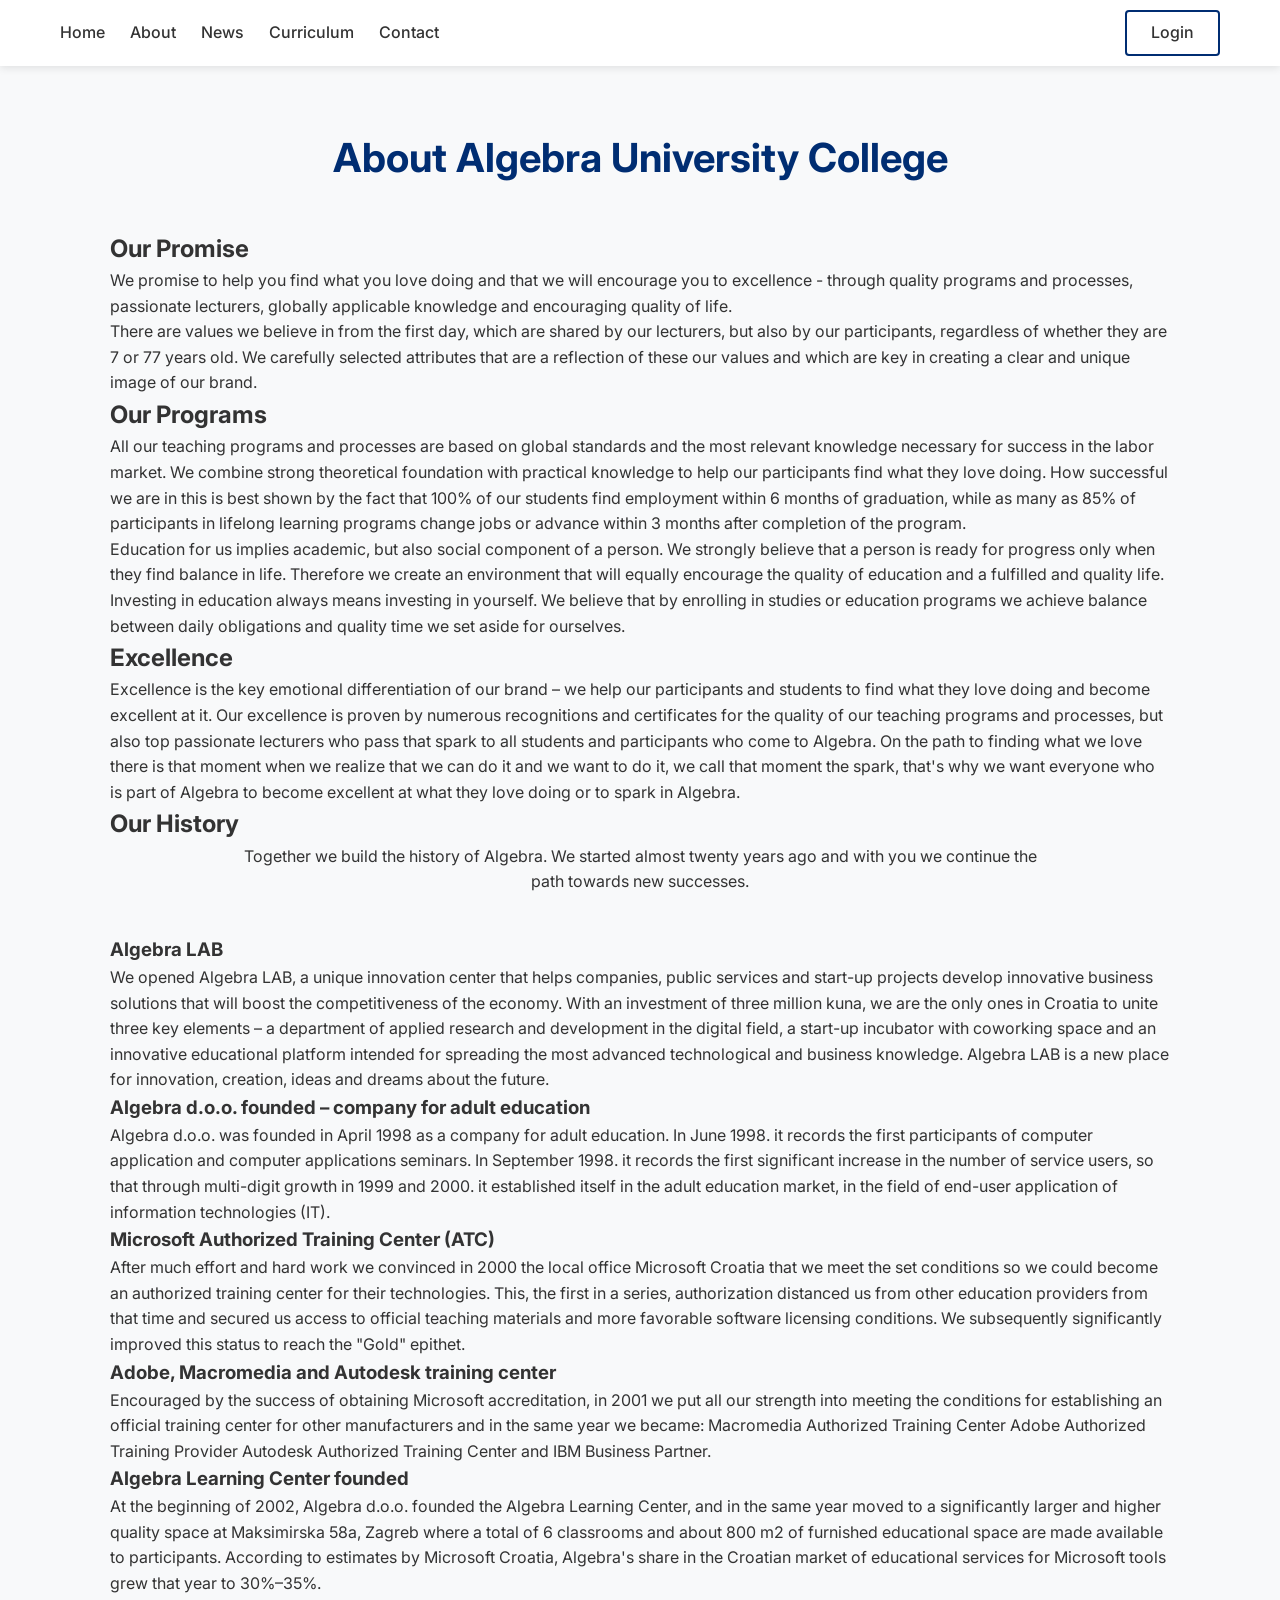
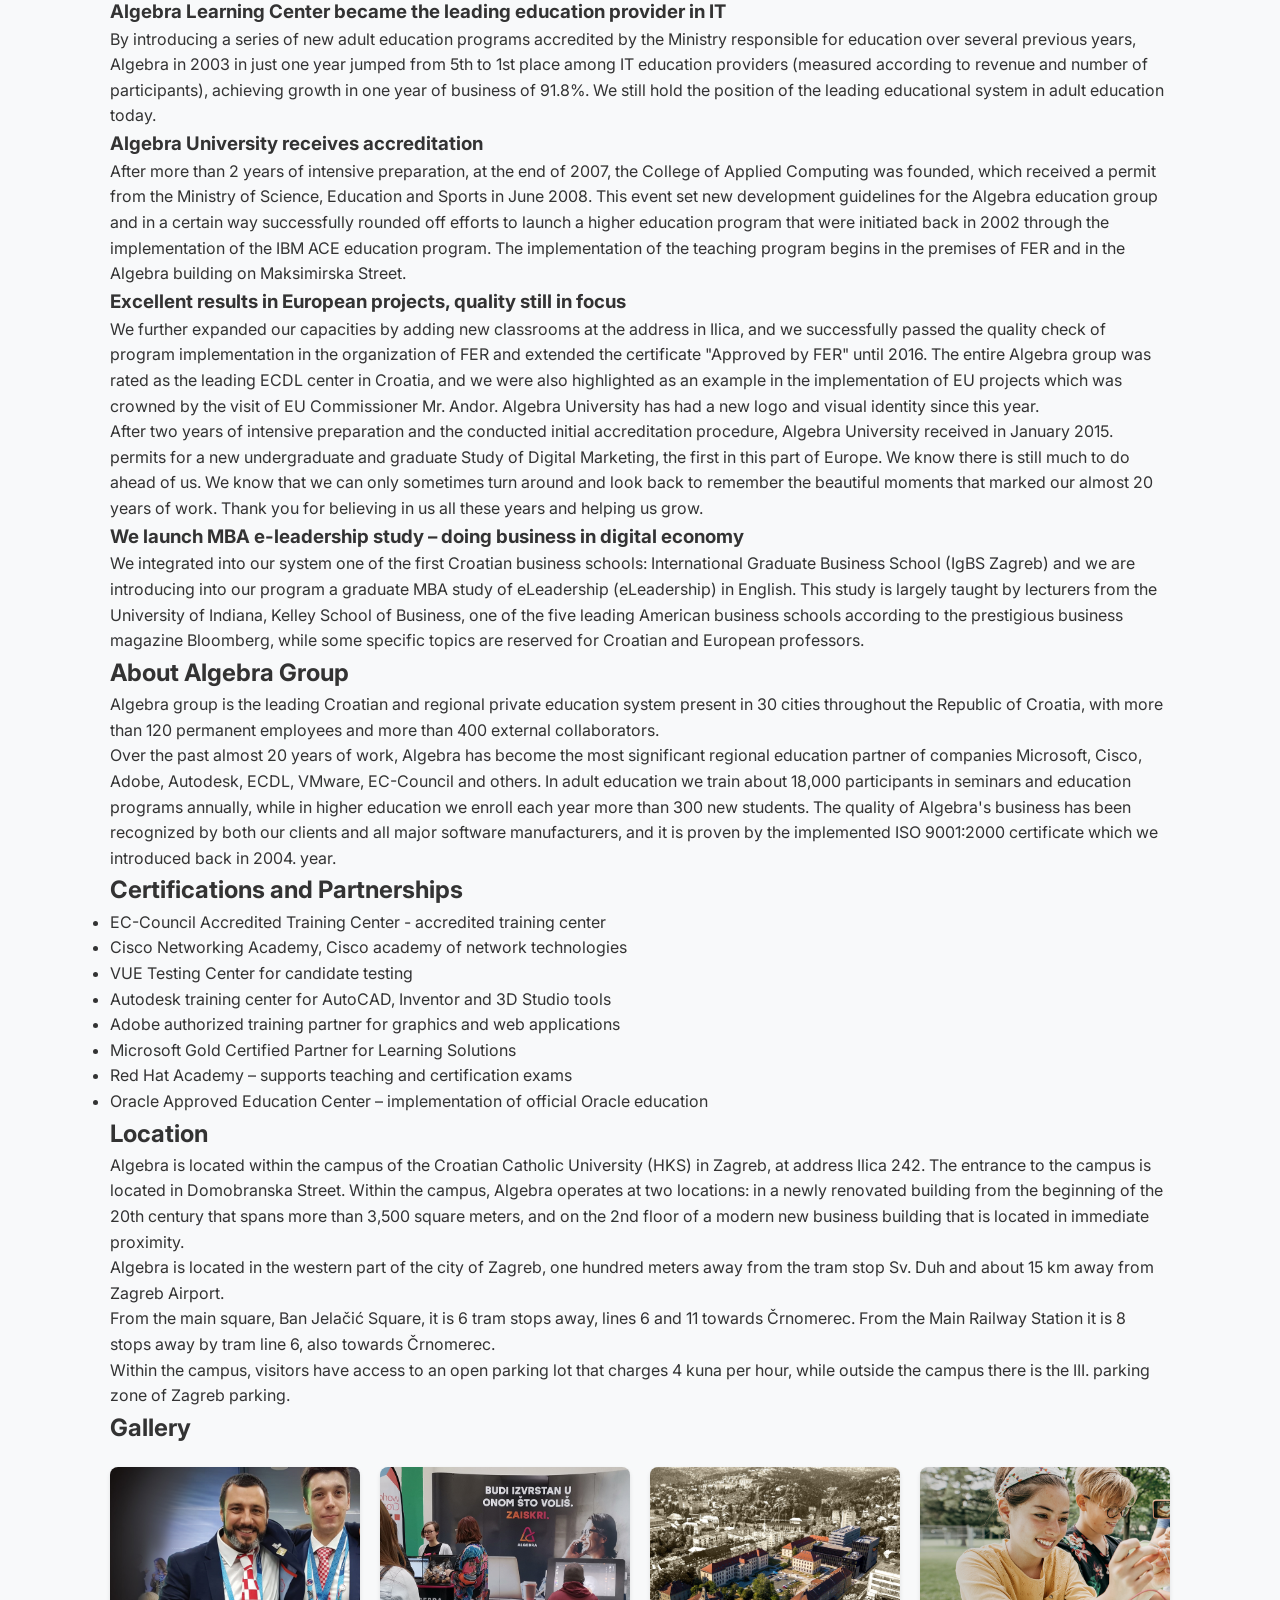
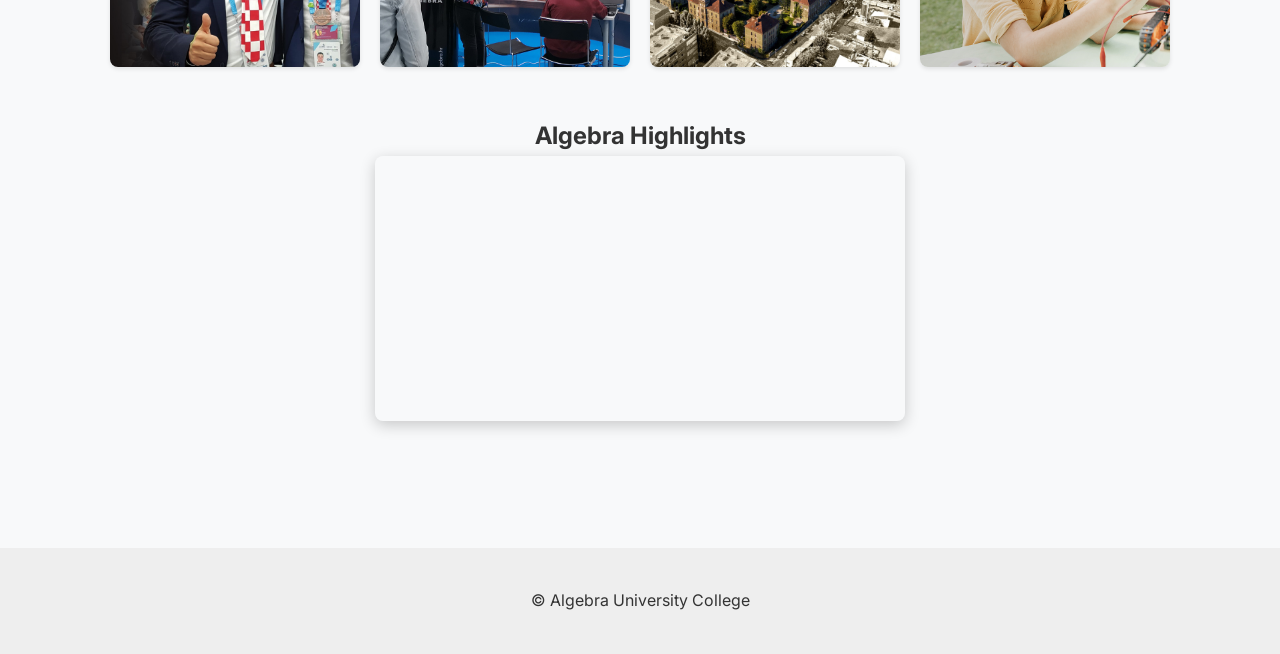
==== pages/about.html @ 4adc7d25 "Finalize UI/UX design: add background videos, animations, centered video sections, and secure curric" ====
<!DOCTYPE html>
<html lang="en">
  <head>
    <meta charset="UTF-8" />
    <meta name="viewport" content="width=device-width, initial-scale=1.0" />
    <title>About Us - Algebra University College</title>
    <!-- TODO: Link to main stylesheet -->
    <link rel="stylesheet" href="../css/style.css" />
    <link rel="stylesheet" href="../css/gallery.css" />
    <!-- TODO: Link to common JavaScript file -->
    <script src="../js/common.js"></script>
    <!-- <script src="../js/gallery.js" defer></script> -->
    <script src="../js/gallery.js" defer></script>
  </head>
  <body>
    <!-- TODO: Add navigation header -->
    <nav id="navbar">
      <button id="nav_toggle" aria-expanded="false">☰</button>
      <ul id="navbar-list">
        <li>
          <a href="../index.html">Home</a>
        </li>
        <li>
          <a href="about.html">About</a>
        </li>
        <li>
          <a href="news.html">News</a>
        </li>
        <li>
          <a href="curriculum.html">Curriculum</a>
        </li>
        <li>
          <a href="contact.html">Contact</a>
        </li>
        <li><a id="nav_login" href="login.html">Login</a></li>
        <li><a id="nav_logout" href="#" style="display: none">Logout</a></li>
      </ul>
    </nav>
    <main id="about_main">
      <header class="page-header">
        <h1 class="page-title">About Algebra University College</h1>
      </header>

      <section id="promise" class="content-section">
        <h2 class="section-title">Our Promise</h2>
        <p>
          We promise to help you find what you love doing and that we will
          encourage you to excellence - through quality programs and processes,
          passionate lecturers, globally applicable knowledge and encouraging
          quality of life.
        </p>
        <p>
          There are values we believe in from the first day, which are shared by
          our lecturers, but also by our participants, regardless of whether
          they are 7 or 77 years old. We carefully selected attributes that are
          a reflection of these our values and which are key in creating a clear
          and unique image of our brand.
        </p>
      </section>

      <section id="programs" class="content-section">
        <h2 class="section-title">Our Programs</h2>
        <p>
          All our teaching programs and processes are based on global standards
          and the most relevant knowledge necessary for success in the labor
          market. We combine strong theoretical foundation with practical
          knowledge to help our participants find what they love doing. How
          successful we are in this is best shown by the fact that 100% of our
          students find employment within 6 months of graduation, while as many
          as 85% of participants in lifelong learning programs change jobs or
          advance within 3 months after completion of the program.
        </p>
        <p>
          Education for us implies academic, but also social component of a
          person. We strongly believe that a person is ready for progress only
          when they find balance in life. Therefore we create an environment
          that will equally encourage the quality of education and a fulfilled
          and quality life. Investing in education always means investing in
          yourself. We believe that by enrolling in studies or education
          programs we achieve balance between daily obligations and quality time
          we set aside for ourselves.
        </p>
      </section>

      <section id="excellence" class="content-section">
        <h2 class="section-title">Excellence</h2>
        <p>
          Excellence is the key emotional differentiation of our brand – we help
          our participants and students to find what they love doing and become
          excellent at it. Our excellence is proven by numerous recognitions and
          certificates for the quality of our teaching programs and processes,
          but also top passionate lecturers who pass that spark to all students
          and participants who come to Algebra. On the path to finding what we
          love there is that moment when we realize that we can do it and we
          want to do it, we call that moment the spark, that's why we want
          everyone who is part of Algebra to become excellent at what they love
          doing or to spark in Algebra.
        </p>
      </section>

      <section id="history" class="content-section">
        <h2 class="section-title">Our History</h2>
        <p class="intro-text">
          Together we build the history of Algebra. We started almost twenty
          years ago and with you we continue the path towards new successes.
        </p>

        <article class="history-item">
          <h3 class="history-title">Algebra LAB</h3>
          <p>
            We opened Algebra LAB, a unique innovation center that helps
            companies, public services and start-up projects develop innovative
            business solutions that will boost the competitiveness of the
            economy. With an investment of three million kuna, we are the only
            ones in Croatia to unite three key elements – a department of
            applied research and development in the digital field, a start-up
            incubator with coworking space and an innovative educational
            platform intended for spreading the most advanced technological and
            business knowledge. Algebra LAB is a new place for innovation,
            creation, ideas and dreams about the future.
          </p>
        </article>

        <article class="history-item">
          <h3 class="history-title">
            Algebra d.o.o. founded – company for adult education
          </h3>
          <p>
            Algebra d.o.o. was founded in April 1998 as a company for adult
            education. In June 1998. it records the first participants of
            computer application and computer applications seminars. In
            September 1998. it records the first significant increase in the
            number of service users, so that through multi-digit growth in 1999
            and 2000. it established itself in the adult education market, in
            the field of end-user application of information technologies (IT).
          </p>
        </article>

        <article class="history-item">
          <h3 class="history-title">
            Microsoft Authorized Training Center (ATC)
          </h3>
          <p>
            After much effort and hard work we convinced in 2000 the local
            office Microsoft Croatia that we meet the set conditions so we could
            become an authorized training center for their technologies. This,
            the first in a series, authorization distanced us from other
            education providers from that time and secured us access to official
            teaching materials and more favorable software licensing conditions.
            We subsequently significantly improved this status to reach the
            "Gold" epithet.
          </p>
        </article>

        <article class="history-item">
          <h3 class="history-title">
            Adobe, Macromedia and Autodesk training center
          </h3>
          <p>
            Encouraged by the success of obtaining Microsoft accreditation, in
            2001 we put all our strength into meeting the conditions for
            establishing an official training center for other manufacturers and
            in the same year we became: Macromedia Authorized Training Center
            Adobe Authorized Training Provider Autodesk Authorized Training
            Center and IBM Business Partner.
          </p>
        </article>

        <article class="history-item">
          <h3 class="history-title">Algebra Learning Center founded</h3>
          <p>
            At the beginning of 2002, Algebra d.o.o. founded the Algebra
            Learning Center, and in the same year moved to a significantly
            larger and higher quality space at Maksimirska 58a, Zagreb where a
            total of 6 classrooms and about 800 m2 of furnished educational
            space are made available to participants. According to estimates by
            Microsoft Croatia, Algebra's share in the Croatian market of
            educational services for Microsoft tools grew that year to 30%–35%.
          </p>
        </article>

        <article class="history-item">
          <h3 class="history-title">
            Algebra Learning Center became the leading education provider in IT
          </h3>
          <p>
            By introducing a series of new adult education programs accredited
            by the Ministry responsible for education over several previous
            years, Algebra in 2003 in just one year jumped from 5th to 1st place
            among IT education providers (measured according to revenue and
            number of participants), achieving growth in one year of business of
            91.8%. We still hold the position of the leading educational system
            in adult education today.
          </p>
        </article>

        <article class="history-item">
          <h3 class="history-title">
            Algebra University receives accreditation
          </h3>
          <p>
            After more than 2 years of intensive preparation, at the end of
            2007, the College of Applied Computing was founded, which received a
            permit from the Ministry of Science, Education and Sports in June
            2008. This event set new development guidelines for the Algebra
            education group and in a certain way successfully rounded off
            efforts to launch a higher education program that were initiated
            back in 2002 through the implementation of the IBM ACE education
            program. The implementation of the teaching program begins in the
            premises of FER and in the Algebra building on Maksimirska Street.
          </p>
        </article>

        <article class="history-item">
          <h3 class="history-title">
            Excellent results in European projects, quality still in focus
          </h3>
          <p>
            We further expanded our capacities by adding new classrooms at the
            address in Ilica, and we successfully passed the quality check of
            program implementation in the organization of FER and extended the
            certificate "Approved by FER" until 2016. The entire Algebra group
            was rated as the leading ECDL center in Croatia, and we were also
            highlighted as an example in the implementation of EU projects which
            was crowned by the visit of EU Commissioner Mr. Andor. Algebra
            University has had a new logo and visual identity since this year.
          </p>
          <p>
            After two years of intensive preparation and the conducted initial
            accreditation procedure, Algebra University received in January
            2015. permits for a new undergraduate and graduate Study of Digital
            Marketing, the first in this part of Europe. We know there is still
            much to do ahead of us. We know that we can only sometimes turn
            around and look back to remember the beautiful moments that marked
            our almost 20 years of work. Thank you for believing in us all these
            years and helping us grow.
          </p>
        </article>

        <article class="history-item">
          <h3 class="history-title">
            We launch MBA e-leadership study – doing business in digital economy
          </h3>
          <p>
            We integrated into our system one of the first Croatian business
            schools: International Graduate Business School (IgBS Zagreb) and we
            are introducing into our program a graduate MBA study of eLeadership
            (eLeadership) in English. This study is largely taught by lecturers
            from the University of Indiana, Kelley School of Business, one of
            the five leading American business schools according to the
            prestigious business magazine Bloomberg, while some specific topics
            are reserved for Croatian and European professors.
          </p>
        </article>
      </section>

      <section id="about_group" class="content-section">
        <h2 class="section-title">About Algebra Group</h2>
        <p>
          Algebra group is the leading Croatian and regional private education
          system present in 30 cities throughout the Republic of Croatia, with
          more than 120 permanent employees and more than 400 external
          collaborators.
        </p>
        <p>
          Over the past almost 20 years of work, Algebra has become the most
          significant regional education partner of companies Microsoft, Cisco,
          Adobe, Autodesk, ECDL, VMware, EC-Council and others. In adult
          education we train about 18,000 participants in seminars and education
          programs annually, while in higher education we enroll each year more
          than 300 new students. The quality of Algebra's business has been
          recognized by both our clients and all major software manufacturers,
          and it is proven by the implemented ISO 9001:2000 certificate which we
          introduced back in 2004. year.
        </p>
      </section>

      <section id="certifications" class="content-section">
        <h2 class="section-title">Certifications and Partnerships</h2>
        <ul class="certifications-list">
          <li class="certification-item">
            EC-Council Accredited Training Center - accredited training center
          </li>
          <li class="certification-item">
            Cisco Networking Academy, Cisco academy of network technologies
          </li>
          <li class="certification-item">
            VUE Testing Center for candidate testing
          </li>
          <li class="certification-item">
            Autodesk training center for AutoCAD, Inventor and 3D Studio tools
          </li>
          <li class="certification-item">
            Adobe authorized training partner for graphics and web applications
          </li>
          <li class="certification-item">
            Microsoft Gold Certified Partner for Learning Solutions
          </li>
          <li class="certification-item">
            Red Hat Academy – supports teaching and certification exams
          </li>
          <li class="certification-item">
            Oracle Approved Education Center – implementation of official Oracle
            education
          </li>
        </ul>
      </section>

      <section id="location" class="content-section">
        <h2 class="section-title">Location</h2>
        <p>
          Algebra is located within the campus of the Croatian Catholic
          University (HKS) in Zagreb, at address Ilica 242. The entrance to the
          campus is located in Domobranska Street. Within the campus, Algebra
          operates at two locations: in a newly renovated building from the
          beginning of the 20th century that spans more than 3,500 square
          meters, and on the 2nd floor of a modern new business building that is
          located in immediate proximity.
        </p>
        <p>
          Algebra is located in the western part of the city of Zagreb, one
          hundred meters away from the tram stop Sv. Duh and about 15 km away
          from Zagreb Airport.
        </p>
        <p>
          From the main square, Ban Jelačić Square, it is 6 tram stops away,
          lines 6 and 11 towards Črnomerec. From the Main Railway Station it is
          8 stops away by tram line 6, also towards Črnomerec.
        </p>
        <p>
          Within the campus, visitors have access to an open parking lot that
          charges 4 kuna per hour, while outside the campus there is the III.
          parking zone of Zagreb parking.
        </p>
      </section>
            <!-- LO4: Image Gallery Section -->
      <section id="gallery" class="content-section">
        <h2 class="section-title">Gallery</h2>
        <div class="gallery-grid">
          <img src="../img/galerija1.jpg" alt="Algebra Campus 1" class="gallery-item">
          <img src="../img/galerija2.jpg" alt="Algebra Campus 2" class="gallery-item">
          <img src="../img/kampus-iz-zraka-min-1.jpg" alt="Algebra Campus Aerial" class="gallery-item">
          <img src="../img/novost3.jpg" alt="Algebra Students" class="gallery-item">
        </div>
      </section>
         
      <section class="video-section">
        <h2 class="section-title">Algebra Highlights</h2>
        <div class="video-container">
          <video autoplay muted loop id="small-video">
            <source src="../video/worldskills.mp4" type="video/mp4" />
            <!-- Fallback message for older browsers that don't support HTML5 video -->
            Your browser does not support the video tag.
          </video>
        </div>
      </section>
      <!-- Lightbox Modal Container -->
      <div id="lightbox" class="lightbox">
        <span class="close-lightbox">&times;</span>
        <img class="lightbox-content" id="lightbox-img">
      </div>
    </main>
    <footer id="main_footer" class="page-footer">
      <p class="footer-text">&copy; Algebra University College</p>
    </footer>
  </body>
</html>
---- css/style.css ----
/* --- Base Typography & Reset --- */
@import url('https://fonts.googleapis.com/css2?family=Inter:wght@400;500;600;700&display=swap');

:root {
  --primary-blue: #002d72;
  --primary-blue-hover: #0040a1;
  --bg-light: #f8f9fa;
  --text-dark: #333;
  --text-light: #ffffff;
  --radius: 8px;
  --shadow: 0 2px 8px rgba(0,0,0,0.1);
}

* { box-sizing: border-box; margin: 0; padding: 0; }

body {
  font-family: 'Inter', sans-serif;
  background-color: var(--bg-light);
  color: var(--text-dark);
  line-height: 1.6;
}

main {
  max-width: 1100px;
  margin: 0 auto;
  padding: 60px 20px;
  min-height: 80vh; /* Ensures footer stays down */
  animation: fadeIn 0.8s ease-in-out;
}

@keyframes fadeIn {
  from { opacity: 0; transform: translateY(10px); }
  to { opacity: 1; transform: translateY(0); }
}

/* --- Utility Classes for Contrast --- */
.landing-page { color: var(--text-light); }
.landing-page #navbar { background: rgba(255, 255, 255, 0.95); }
.landing-page a:not(#navbar a) { color: #80bfff; } /* Lighter blue for links on dark background */

/* --- Page Headers --- */
.page-header {
  margin-bottom: 40px;
  text-align: center;
}
.page-title {
  font-size: 2.5rem;
  font-weight: 700;
  color: var(--primary-blue);
}
.landing-page .page-title { color: var(--text-light); }

.intro-text {
  text-align: center;
  max-width: 800px;
  margin: 0 auto 40px auto;
}

/* --- Background Video (LO4) --- */
#bg-video {
  position: fixed;
  right: 0;
  bottom: 0;
  min-width: 100%;
  min-height: 100%;
  z-index: -2;
  object-fit: cover;
}

.video-overlay {
  position: fixed;
  top: 0;
  left: 0;
  width: 100%;
  height: 100%;
  background: rgba(0, 0, 0, 0.65); /* Made slightly darker for better contrast */
  z-index: -1;
}

/* --- Navigation --- */
#navbar {
  display: flex;
  justify-content: space-between;
  align-items: center;
  background: white;
  box-shadow: var(--shadow);
  padding: 10px 0;
  position: sticky;
  top: 0;
  z-index: 1000;
}

#navbar-list {
  list-style: none;
  display: flex;
  align-items: center;
  gap: 25px;
  padding: 0 20px;
  width: 100%;
  max-width: 1200px;
  margin: 0 auto;
}

#navbar-list li:has(#nav_login), 
#navbar-list li:has(#nav_logout) {
  margin-left: auto;
}

#navbar-list li:has(a[style*="display: none"]) {
  display: none;
}

#navbar-list a {
  text-decoration: none;
  color: #333;
  font-weight: 500;
  transition: all 0.2s ease;
}

#navbar-list a:hover {
  color: var(--primary-blue);
}

#nav_login, #nav_logout {
  padding: 8px 24px;
  border-radius: 4px; /* More professional sharp edges */
  border: 2px solid var(--primary-blue);
  background: transparent;
  color: var(--primary-blue);
  font-weight: 600;
  transition: all 0.3s ease;
}

#nav_login:hover, #nav_logout:hover {
  background: var(--primary-blue);
  color: white;
}

#nav_toggle {
  display: none;
  background: none;
  border: none;
  font-size: 1.5rem;
  cursor: pointer;
  padding: 0 20px;
}

/* --- Footer --- */
.page-footer {
  text-align: center;
  padding: 40px 20px;
  background: #eee;
  margin-top: 60px;
}
.landing-page .page-footer { background: rgba(0,0,0,0.5); border-top: 1px solid #444; }

/* --- Form Styling --- */
.contact-form, .login-form, .register-form {
  max-width: 600px;
  margin: 0 auto;
}

.form-group {
  margin-bottom: 20px;
  text-align: left;
}

.form-label {
  display: block;
  font-weight: 600;
  margin-bottom: 8px;
  color: inherit;
}

.form-input, .form-textarea {
  width: 100%;
  padding: 12px;
  border: 1px solid #ccc;
  border-radius: var(--radius);
  font-family: inherit;
  font-size: 1rem;
  transition: border-color 0.2s;
}

.form-input:focus, .form-textarea:focus {
  outline: none;
  border-color: var(--primary-blue);
}

.form-textarea {
  min-height: 120px;
  resize: vertical;
}

.form-checkbox {
  margin-right: 10px;
  cursor: pointer;
}

.submit-button {
  width: 100%;
  padding: 14px;
  background-color: var(--primary-blue);
  color: white;
  border: none;
  border-radius: var(--radius);
  font-size: 1rem;
  font-weight: 600;
  cursor: pointer;
  transition: background-color 0.2s;
}

.submit-button:hover {
  background-color: var(--primary-blue-hover);
}

/* Ensure forms on video background look correct */
.landing-page .form-label { color: var(--text-light); }
.landing-page .form-input { 
  background: rgba(255, 255, 255, 0.9); 
  border: none; 
}

/* --- Video Content Sections --- */
.video-section {
  text-align: center;
  margin-top: 50px;
}

#small-video {
  width: 100%;
  max-width: 700px;
  border-radius: var(--radius);
  box-shadow: 0 4px 15px rgba(0,0,0,0.2);
}

/* --- Responsive Menu --- */
@media (max-width: 768px) {
  #nav_toggle { display: block; }
  
  #navbar-list {
    display: none;
    position: absolute;
    top: 100%;
    left: 0;
    right: 0;
    background: white;
    flex-direction: column;
    padding: 20px;
    box-shadow: var(--shadow);
  }

  #navbar.open #navbar-list { display: flex; }
  #navbar-list li:has(#nav_login), 
  #navbar-list li:has(#nav_logout) { margin-left: 0; margin-top: 10px; }
}
---- css/gallery.css ----
/* --- Gallery Grid Layout --- */
.gallery-grid {
  display: grid;
  /* 
     repeat(auto-fit, minmax(200px, 1fr)):
     - auto-fit: Fills the row with as many columns as fit.
     - minmax(200px, 1fr): Each column is at least 200px, 
       but stretches to fill extra space (1fr).
  */
  grid-template-columns: repeat(auto-fit, minmax(200px, 1fr));
  gap: 20px;
  margin-top: 20px;
}

.gallery-item {
  width: 100%;
  height: 200px;
  /* object-fit: cover ensures images aren't squished but cropped to fit */
  object-fit: cover; 
  border-radius: 8px;
  cursor: pointer;
  /* transition makes the hover effect smooth instead of instant */
  transition: transform 0.3s ease, box-shadow 0.3s ease;
  box-shadow: 0 2px 4px rgba(0,0,0,0.1);
}

.gallery-item:hover {
  /* transform: scale(1.05) grows the image by 5% on hover */
  transform: scale(1.05);
  box-shadow: 0 4px 12px rgba(0,0,0,0.2);
}

/* --- Lightbox Modal (The Full-Screen View) --- */
.lightbox {
  display: none; /* Hidden until an image is clicked */
  position: fixed;
  z-index: 2000; /* High number to stay on top of everything */
  left: 0;
  top: 0;
  width: 100%;
  height: 100%;
  background-color: rgba(0, 0, 0, 0.9); /* Dark semi-transparent background */
  justify-content: center;
  align-items: center;
}

.lightbox-content {
  max-width: 80%;
  max-height: 80%;
  border-radius: 8px;
  /* animation refers to the @keyframes zoom below */
  animation: lightboxZoom 0.3s ease;
}

.close-lightbox {
  position: absolute;
  top: 30px;
  right: 50px;
  color: white;
  font-size: 50px;
  font-weight: bold;
  cursor: pointer;
}

#small-video {
    top: 50%;
    left: 50%;
    width: 50%;
    height: 50%;
    z-index: -1;
}

/* The zoom animation */
@keyframes lightboxZoom {
  from { transform: scale(0.5); opacity: 0; }
  to { transform: scale(1); opacity: 1; }
}
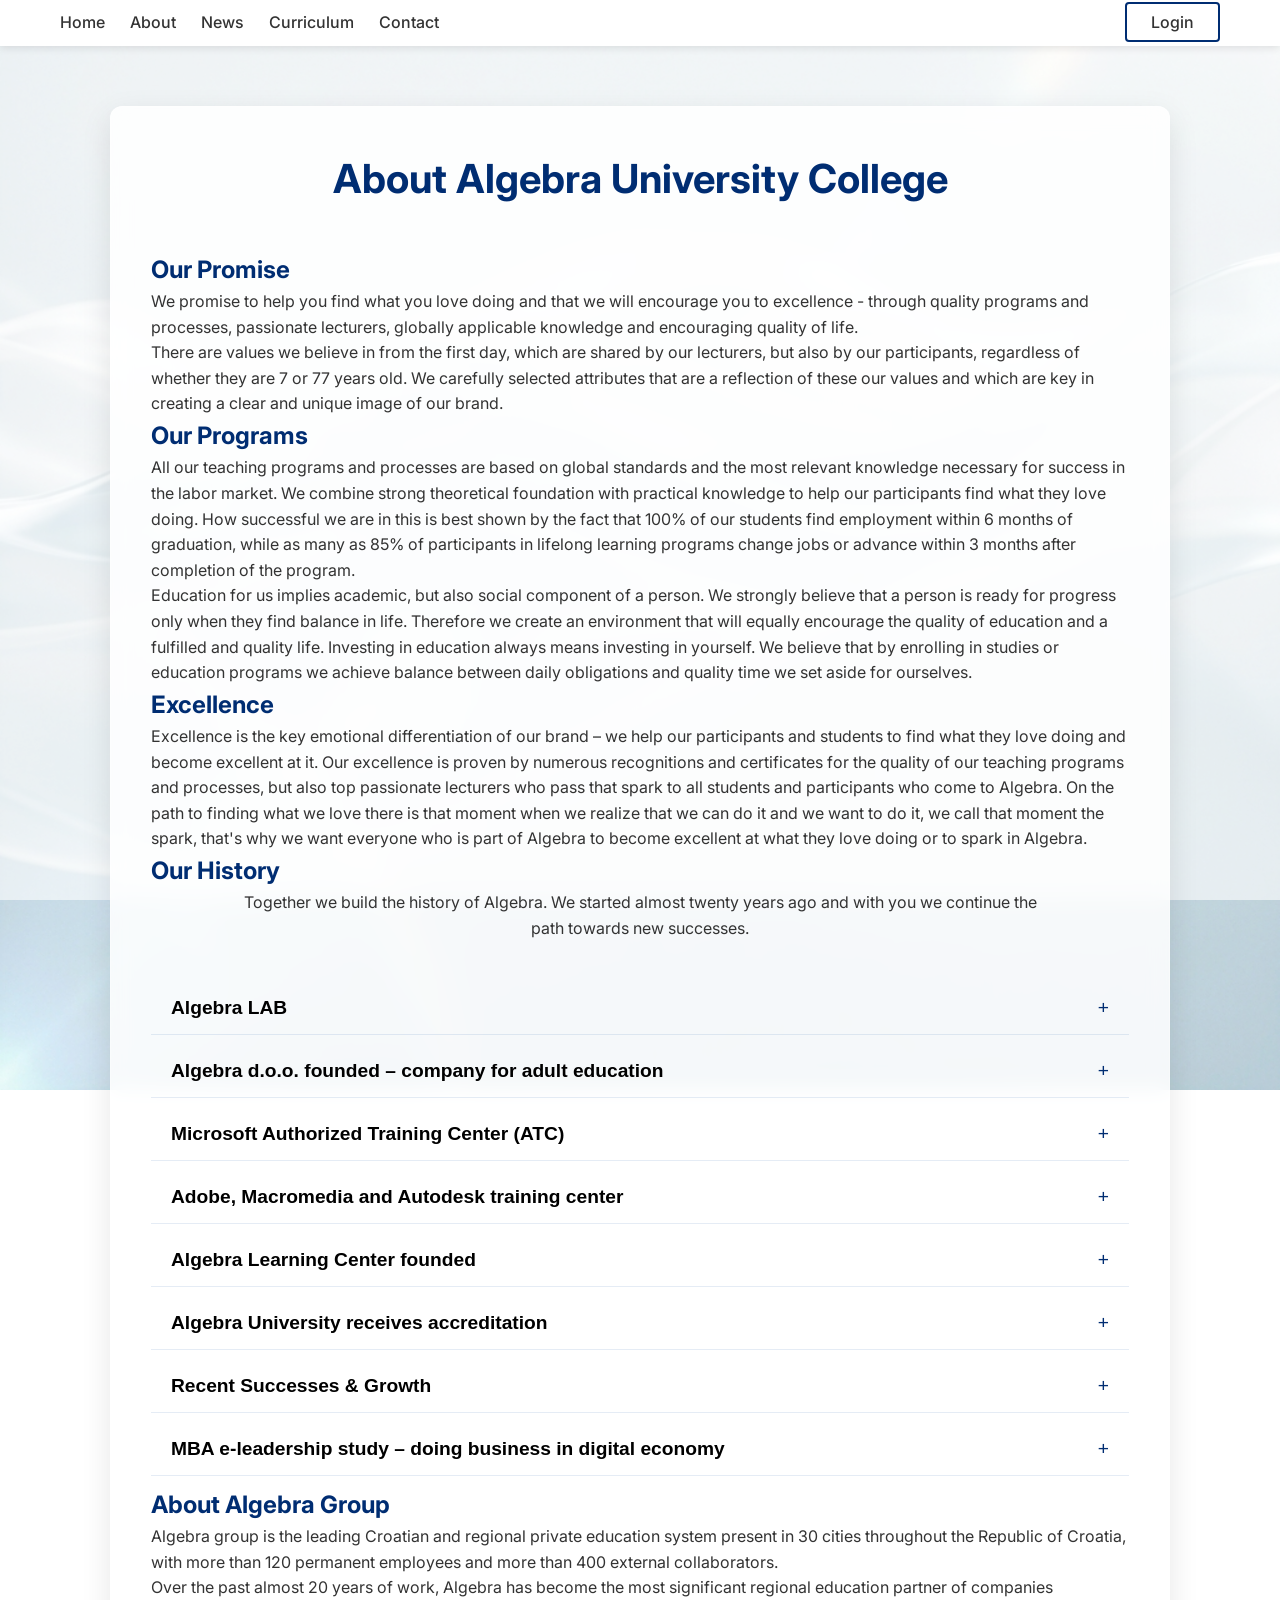
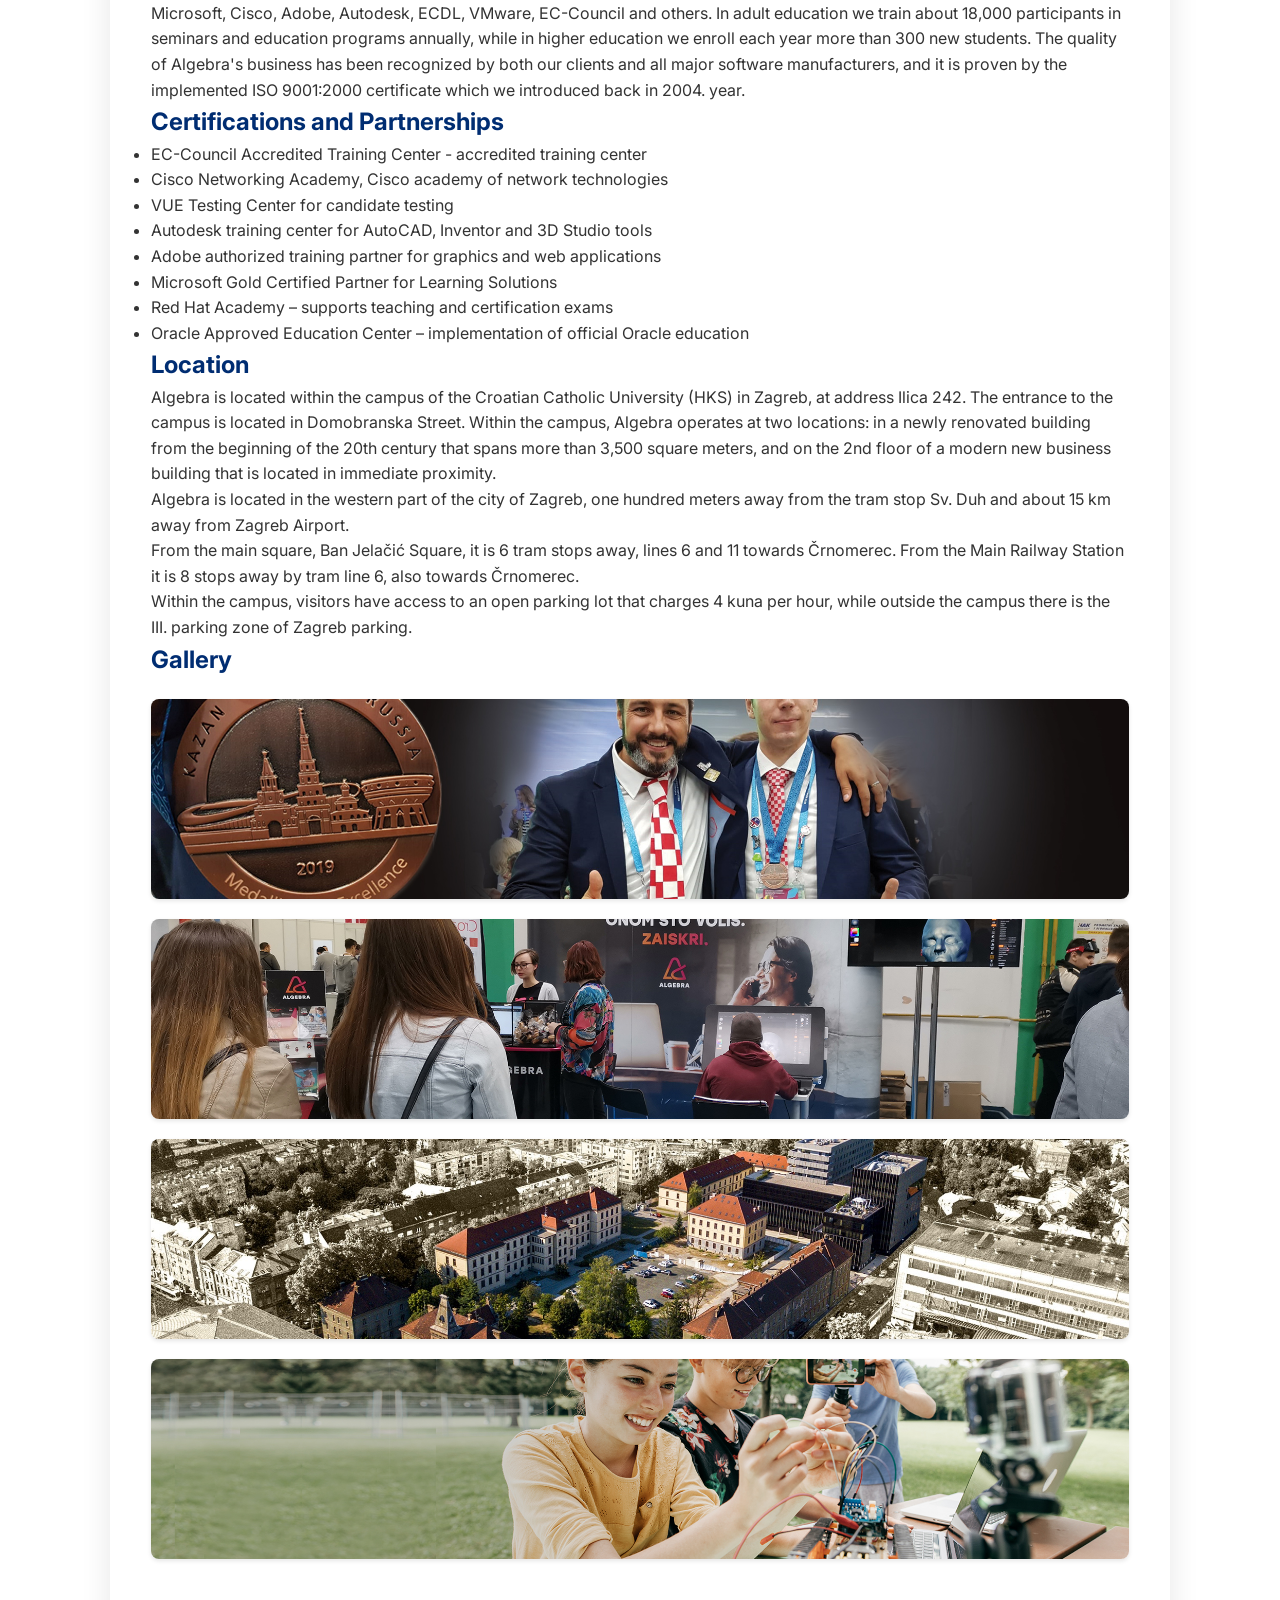
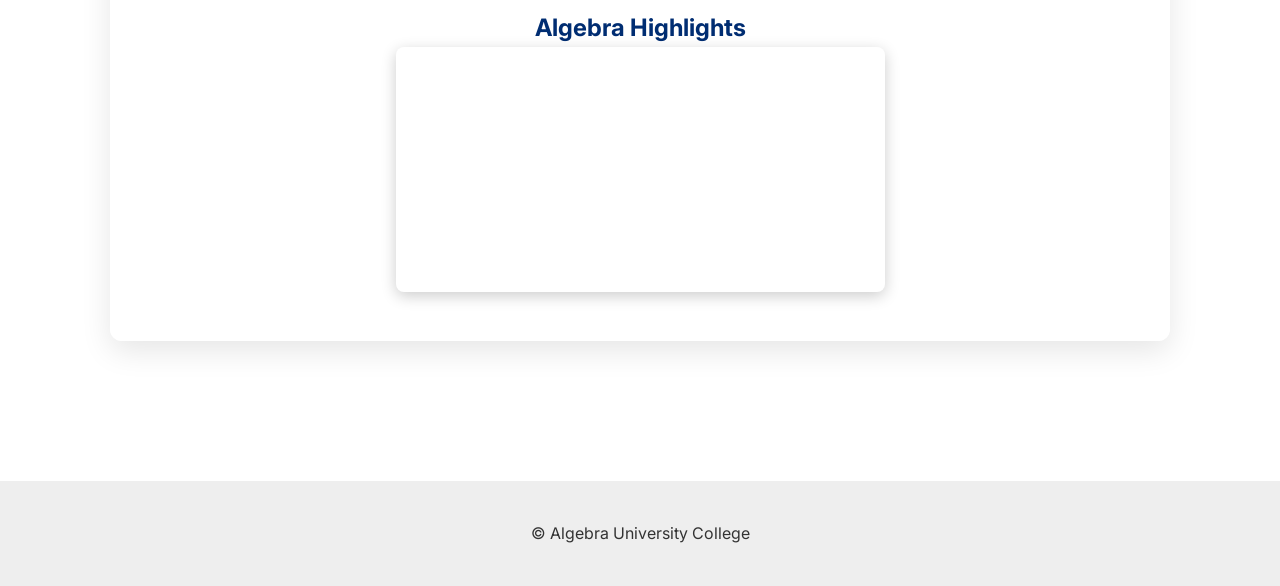
==== commit fde411d3: "Enhance UI/UX: Premium glassmorphism, cinematic video backgrounds, interactive history accordion, an" ====
--- a/pages/about.html
+++ b/pages/about.html
@@ -12,7 +12,7 @@
     <!-- <script src="../js/gallery.js" defer></script> -->
     <script src="../js/gallery.js" defer></script>
   </head>
-  <body>
+  <body class="image-bg-layout">
     <!-- TODO: Add navigation header -->
     <nav id="navbar">
       <button id="nav_toggle" aria-expanded="false">☰</button>
@@ -32,11 +32,16 @@
         <li>
           <a href="contact.html">Contact</a>
         </li>
-        <li><a id="nav_login" href="login.html">Login</a></li>
-        <li><a id="nav_logout" href="#" style="display: none">Logout</a></li>
+        <li class="nav-right nav-item-login">
+          <a id="nav_login" href="login.html">Login</a>
+        </li>
+        <li class="nav-right nav-item-logout">
+          <a id="nav_logout" href="#">Logout</a>
+        </li>
       </ul>
     </nav>
     <main id="about_main">
+      <div class="glass-panel">
       <header class="page-header">
         <h1 class="page-title">About Algebra University College</h1>
       </header>
@@ -105,153 +110,106 @@
           years ago and with you we continue the path towards new successes.
         </p>
 
-        <article class="history-item">
-          <h3 class="history-title">Algebra LAB</h3>
-          <p>
-            We opened Algebra LAB, a unique innovation center that helps
-            companies, public services and start-up projects develop innovative
-            business solutions that will boost the competitiveness of the
-            economy. With an investment of three million kuna, we are the only
-            ones in Croatia to unite three key elements – a department of
-            applied research and development in the digital field, a start-up
-            incubator with coworking space and an innovative educational
-            platform intended for spreading the most advanced technological and
-            business knowledge. Algebra LAB is a new place for innovation,
-            creation, ideas and dreams about the future.
-          </p>
-        </article>
-
-        <article class="history-item">
-          <h3 class="history-title">
-            Algebra d.o.o. founded – company for adult education
-          </h3>
-          <p>
-            Algebra d.o.o. was founded in April 1998 as a company for adult
-            education. In June 1998. it records the first participants of
-            computer application and computer applications seminars. In
-            September 1998. it records the first significant increase in the
-            number of service users, so that through multi-digit growth in 1999
-            and 2000. it established itself in the adult education market, in
-            the field of end-user application of information technologies (IT).
-          </p>
-        </article>
-
-        <article class="history-item">
-          <h3 class="history-title">
-            Microsoft Authorized Training Center (ATC)
-          </h3>
-          <p>
-            After much effort and hard work we convinced in 2000 the local
-            office Microsoft Croatia that we meet the set conditions so we could
-            become an authorized training center for their technologies. This,
-            the first in a series, authorization distanced us from other
-            education providers from that time and secured us access to official
-            teaching materials and more favorable software licensing conditions.
-            We subsequently significantly improved this status to reach the
-            "Gold" epithet.
-          </p>
-        </article>
-
-        <article class="history-item">
-          <h3 class="history-title">
-            Adobe, Macromedia and Autodesk training center
-          </h3>
-          <p>
-            Encouraged by the success of obtaining Microsoft accreditation, in
-            2001 we put all our strength into meeting the conditions for
-            establishing an official training center for other manufacturers and
-            in the same year we became: Macromedia Authorized Training Center
-            Adobe Authorized Training Provider Autodesk Authorized Training
-            Center and IBM Business Partner.
-          </p>
-        </article>
-
-        <article class="history-item">
-          <h3 class="history-title">Algebra Learning Center founded</h3>
-          <p>
-            At the beginning of 2002, Algebra d.o.o. founded the Algebra
-            Learning Center, and in the same year moved to a significantly
-            larger and higher quality space at Maksimirska 58a, Zagreb where a
-            total of 6 classrooms and about 800 m2 of furnished educational
-            space are made available to participants. According to estimates by
-            Microsoft Croatia, Algebra's share in the Croatian market of
-            educational services for Microsoft tools grew that year to 30%–35%.
-          </p>
-        </article>
-
-        <article class="history-item">
-          <h3 class="history-title">
-            Algebra Learning Center became the leading education provider in IT
-          </h3>
-          <p>
-            By introducing a series of new adult education programs accredited
-            by the Ministry responsible for education over several previous
-            years, Algebra in 2003 in just one year jumped from 5th to 1st place
-            among IT education providers (measured according to revenue and
-            number of participants), achieving growth in one year of business of
-            91.8%. We still hold the position of the leading educational system
-            in adult education today.
-          </p>
-        </article>
-
-        <article class="history-item">
-          <h3 class="history-title">
-            Algebra University receives accreditation
-          </h3>
-          <p>
-            After more than 2 years of intensive preparation, at the end of
-            2007, the College of Applied Computing was founded, which received a
-            permit from the Ministry of Science, Education and Sports in June
-            2008. This event set new development guidelines for the Algebra
-            education group and in a certain way successfully rounded off
-            efforts to launch a higher education program that were initiated
-            back in 2002 through the implementation of the IBM ACE education
-            program. The implementation of the teaching program begins in the
-            premises of FER and in the Algebra building on Maksimirska Street.
-          </p>
-        </article>
-
-        <article class="history-item">
-          <h3 class="history-title">
-            Excellent results in European projects, quality still in focus
-          </h3>
-          <p>
-            We further expanded our capacities by adding new classrooms at the
-            address in Ilica, and we successfully passed the quality check of
-            program implementation in the organization of FER and extended the
-            certificate "Approved by FER" until 2016. The entire Algebra group
-            was rated as the leading ECDL center in Croatia, and we were also
-            highlighted as an example in the implementation of EU projects which
-            was crowned by the visit of EU Commissioner Mr. Andor. Algebra
-            University has had a new logo and visual identity since this year.
-          </p>
-          <p>
-            After two years of intensive preparation and the conducted initial
-            accreditation procedure, Algebra University received in January
-            2015. permits for a new undergraduate and graduate Study of Digital
-            Marketing, the first in this part of Europe. We know there is still
-            much to do ahead of us. We know that we can only sometimes turn
-            around and look back to remember the beautiful moments that marked
-            our almost 20 years of work. Thank you for believing in us all these
-            years and helping us grow.
-          </p>
-        </article>
-
-        <article class="history-item">
-          <h3 class="history-title">
-            We launch MBA e-leadership study – doing business in digital economy
-          </h3>
-          <p>
-            We integrated into our system one of the first Croatian business
-            schools: International Graduate Business School (IgBS Zagreb) and we
-            are introducing into our program a graduate MBA study of eLeadership
-            (eLeadership) in English. This study is largely taught by lecturers
-            from the University of Indiana, Kelley School of Business, one of
-            the five leading American business schools according to the
-            prestigious business magazine Bloomberg, while some specific topics
-            are reserved for Croatian and European professors.
-          </p>
-        </article>
+        <div class="accordion">
+          <div class="accordion-item">
+            <button class="accordion-header">
+              <span class="accordion-title">Algebra LAB</span>
+              <span class="accordion-icon">+</span>
+            </button>
+            <div class="accordion-content">
+              <p>
+                We opened Algebra LAB, a unique innovation center that helps companies, public services and start-up projects develop innovative business solutions that will boost the competitiveness of the economy. With an investment of three million kuna, we are the only ones in Croatia to unite three key elements – a department of applied research and development in the digital field, a start-up incubator with coworking space and an innovative educational platform intended for spreading the most advanced technological and business knowledge. Algebra LAB is a new place for innovation, creation, ideas and dreams about the future.
+              </p>
+            </div>
+          </div>
+
+          <div class="accordion-item">
+            <button class="accordion-header">
+              <span class="accordion-title">Algebra d.o.o. founded – company for adult education</span>
+              <span class="accordion-icon">+</span>
+            </button>
+            <div class="accordion-content">
+              <p>
+                Algebra d.o.o. was founded in April 1998 as a company for adult education. In June 1998. it records the first participants of computer application and computer applications seminars. In September 1998. it records the first significant increase in the number of service users, so that through multi-digit growth in 1999 and 2000. it established itself in the adult education market, in the field of end-user application of information technologies (IT).
+              </p>
+            </div>
+          </div>
+
+          <div class="accordion-item">
+            <button class="accordion-header">
+              <span class="accordion-title">Microsoft Authorized Training Center (ATC)</span>
+              <span class="accordion-icon">+</span>
+            </button>
+            <div class="accordion-content">
+              <p>
+                After much effort and hard work we convinced in 2000 the local office Microsoft Croatia that we meet the set conditions so we could become an authorized training center for their technologies. This, the first in a series, authorization distanced us from other education providers from that time and secured us access to official teaching materials and more favorable software licensing conditions. We subsequently significantly improved this status to reach the "Gold" epithet.
+              </p>
+            </div>
+          </div>
+
+          <div class="accordion-item">
+            <button class="accordion-header">
+              <span class="accordion-title">Adobe, Macromedia and Autodesk training center</span>
+              <span class="accordion-icon">+</span>
+            </button>
+            <div class="accordion-content">
+              <p>
+                Encouraged by the success of obtaining Microsoft accreditation, in 2001 we put all our strength into meeting the conditions for establishing an official training center for other manufacturers and in the same year we became: Macromedia Authorized Training Center Adobe Authorized Training Provider Autodesk Authorized Training Center and IBM Business Partner.
+              </p>
+            </div>
+          </div>
+
+          <div class="accordion-item">
+            <button class="accordion-header">
+              <span class="accordion-title">Algebra Learning Center founded</span>
+              <span class="accordion-icon">+</span>
+            </button>
+            <div class="accordion-content">
+              <p>
+                At the beginning of 2002, Algebra d.o.o. founded the Algebra Learning Center, and in the same year moved to a significantly larger and higher quality space at Maksimirska 58a, Zagreb where a total of 6 classrooms and about 800 m2 of furnished educational space are made available to participants. According to estimates by Microsoft Croatia, Algebra's share in the Croatian market of educational services for Microsoft tools grew that year to 30%–35%.
+              </p>
+            </div>
+          </div>
+
+          <div class="accordion-item">
+            <button class="accordion-header">
+              <span class="accordion-title">Algebra University receives accreditation</span>
+              <span class="accordion-icon">+</span>
+            </button>
+            <div class="accordion-content">
+              <p>
+                After more than 2 years of intensive preparation, at the end of 2007, the College of Applied Computing was founded, which received a permit from the Ministry of Science, Education and Sports in June 2008. This event set new development guidelines for the Algebra education group and in a certain way successfully rounded off efforts to launch a higher education program that were initiated back in 2002 through the implementation of the IBM ACE education program. The implementation of the teaching program begins in the premises of FER and in the Algebra building on Maksimirska Street.
+              </p>
+            </div>
+          </div>
+
+          <div class="accordion-item">
+            <button class="accordion-header">
+              <span class="accordion-title">Recent Successes & Growth</span>
+              <span class="accordion-icon">+</span>
+            </button>
+            <div class="accordion-content">
+              <p>
+                We further expanded our capacities by adding new classrooms at the address in Ilica, and we successfully passed the quality check of program implementation in the organization of FER and extended the certificate "Approved by FER" until 2016. The entire Algebra group was rated as the leading ECDL center in Croatia, and we were also highlighted as an example in the implementation of EU projects which was crowned by the visit of EU Commissioner Mr. Andor. Algebra University has had a new logo and visual identity since this year.
+              </p>
+              <p>
+                After two years of intensive preparation and the conducted initial accreditation procedure, Algebra University received in January 2015. permits for a new undergraduate and graduate Study of Digital Marketing, the first in this part of Europe. We know there is still much to do ahead of us. We know that we can only sometimes turn around and look back to remember the beautiful moments that marked our almost 20 years of work. Thank you for believing in us all these years and helping us grow.
+              </p>
+            </div>
+          </div>
+
+          <div class="accordion-item">
+            <button class="accordion-header">
+              <span class="accordion-title">MBA e-leadership study – doing business in digital economy</span>
+              <span class="accordion-icon">+</span>
+            </button>
+            <div class="accordion-content">
+              <p>
+                We integrated into our system one of the first Croatian business schools: International Graduate Business School (IgBS Zagreb) and we are introducing into our program a graduate MBA study of eLeadership (eLeadership) in English. This study is largely taught by lecturers from the University of Indiana, Kelley School of Business, one of the five leading American business schools according to the prestigious business magazine Bloomberg, while some specific topics are reserved for Croatian and European professors.
+              </p>
+            </div>
+          </div>
+        </div>
       </section>
 
       <section id="about_group" class="content-section">
@@ -354,14 +312,16 @@
           </video>
         </div>
       </section>
-      <!-- Lightbox Modal Container -->
-      <div id="lightbox" class="lightbox">
-        <span class="close-lightbox">&times;</span>
-        <img class="lightbox-content" id="lightbox-img">
       </div>
     </main>
     <footer id="main_footer" class="page-footer">
       <p class="footer-text">&copy; Algebra University College</p>
     </footer>
+
+    <!-- Lightbox Modal Container (Moved outside for proper centering) -->
+    <div id="lightbox" class="lightbox">
+      <span class="close-lightbox">&times;</span>
+      <img class="lightbox-content" id="lightbox-img">
+    </div>
   </body>
 </html>
--- a/css/style.css
+++ b/css/style.css
@@ -34,11 +34,57 @@
 }
 
 /* --- Utility Classes for Contrast --- */
-.landing-page { color: var(--text-light); }
-.landing-page #navbar { background: rgba(255, 255, 255, 0.95); }
-.landing-page a:not(#navbar a) { color: #80bfff; } /* Lighter blue for links on dark background */
+.video-bg-layout { color: var(--text-light); }
+.video-bg-layout #navbar { background: rgba(255, 255, 255, 0.95); }
+.video-bg-layout a:not(#navbar a) { color: #80bfff; } /* Lighter blue for links on dark background */
+
+.image-bg-layout {
+    background: url('../img/abstract_bg.png') no-repeat center center fixed;
+    background-size: cover;
+}
+.image-bg-layout::before {
+    content: "";
+    position: fixed;
+    top: 0;
+    left: 0;
+    width: 100%;
+    height: 100%;
+    background: rgba(255, 255, 255, 0.6); /* Subtle light overlay for legibility */
+    z-index: -1;
+}
+
+/* --- Content Cards (Glassmorphism) --- */
+.glass-panel {
+    background: rgba(255, 255, 255, 0.85);
+    backdrop-filter: blur(10px);
+    -webkit-backdrop-filter: blur(10px);
+    border-radius: 12px;
+    padding: 40px;
+    box-shadow: 0 10px 30px rgba(0, 0, 0, 0.1);
+    border: 1px solid rgba(255, 255, 255, 0.3);
+    margin-bottom: 20px;
+    width: 100%; /* Ensure panels fill their container */
+}
+
+/* --- Video Page Transparency Overrides --- */
+.video-bg-layout .glass-panel {
+    background: rgba(255, 255, 255, 0.05); /* Increased transparency as requested */
+    border: 1px solid rgba(255, 255, 255, 0.1);
+    box-shadow: 0 8px 32px rgba(0, 0, 0, 0.4); /* Stronger shadow for depth on semi-visible background */
+}
 
 /* --- Page Headers --- */
+h1, h2, h3 {
+  transition: all 0.3s ease;
+  color: var(--primary-blue);
+  cursor: default;
+}
+
+h1:hover, h2:hover, h3:hover {
+  /* letter-spacing: 0.1px; */
+  filter: brightness(1.7);
+}
+
 .page-header {
   margin-bottom: 40px;
   text-align: center;
@@ -46,9 +92,22 @@
 .page-title {
   font-size: 2.5rem;
   font-weight: 700;
-  color: var(--primary-blue);
-}
-.landing-page .page-title { color: var(--text-light); }
+  /* color managed by h1/h2/h3 rules */
+}
+
+/* Light headers for dark backgrounds */
+.video-bg-layout h1, 
+.video-bg-layout h2, 
+.video-bg-layout h3 { 
+  color: #e0f0ff; /* Soft "academic" blue-white */
+}
+
+.video-bg-layout h1:hover, 
+.video-bg-layout h2:hover, 
+.video-bg-layout h3:hover {
+  color: var(--text-light);
+  text-shadow: 0 0 10px rgba(255, 255, 255, 0.3);
+}
 
 .intro-text {
   text-align: center;
@@ -101,13 +160,64 @@
   margin: 0 auto;
 }
 
-#navbar-list li:has(#nav_login), 
-#navbar-list li:has(#nav_logout) {
+.nav-right {
   margin-left: auto;
 }
 
-#navbar-list li:has(a[style*="display: none"]) {
-  display: none;
+.nav-item-login, .nav-item-logout {
+  display: none; /* Hidden by default to prevent flashing wrong state on load */
+}
+
+/* --- Accordion Styles --- */
+.accordion-item {
+    border-bottom: 1px solid rgba(0, 74, 153, 0.1);
+    margin-bottom: 10px;
+}
+
+.accordion-header {
+    width: 100%;
+    padding: 15px 20px;
+    background: transparent;
+    border: none;
+    display: flex;
+    justify-content: space-between;
+    align-items: center;
+    cursor: pointer;
+    text-align: left;
+    transition: background 0.2s;
+    border-radius: 8px;
+}
+
+.accordion-header:hover {
+    background: rgba(0, 74, 153, 0.05);
+}
+
+.accordion-title {
+    margin: 0;
+    font-size: 1.2rem;
+    font-weight: 600;
+}
+
+.accordion-icon {
+    font-size: 1.2rem;
+    transition: transform 0.3s ease;
+    color: var(--primary-blue);
+}
+
+.accordion-item.active .accordion-icon {
+    transform: rotate(45deg);
+}
+
+.accordion-content {
+    max-height: 0;
+    overflow: hidden;
+    transition: max-height 0.4s cubic-bezier(0.4, 0, 0.2, 1), padding 0.4s;
+    padding: 0 20px;
+}
+
+.accordion-item.active .accordion-content {
+    max-height: 1000px; /* Large enough to fit content */
+    padding: 15px 20px;
 }
 
 #navbar-list a {
@@ -152,7 +262,7 @@
   background: #eee;
   margin-top: 60px;
 }
-.landing-page .page-footer { background: rgba(0,0,0,0.5); border-top: 1px solid #444; }
+.video-bg-layout .page-footer { background: rgba(0,0,0,0.5); border-top: 1px solid #444; }
 
 /* --- Form Styling --- */
 .contact-form, .login-form, .register-form {
@@ -215,8 +325,8 @@
 }
 
 /* Ensure forms on video background look correct */
-.landing-page .form-label { color: var(--text-light); }
-.landing-page .form-input { 
+.video-bg-layout .form-label { color: var(--text-light); }
+.video-bg-layout .form-input { 
   background: rgba(255, 255, 255, 0.9); 
   border: none; 
 }
@@ -251,6 +361,5 @@
   }
 
   #navbar.open #navbar-list { display: flex; }
-  #navbar-list li:has(#nav_login), 
-  #navbar-list li:has(#nav_logout) { margin-left: 0; margin-top: 10px; }
-}
+  .nav-right { margin-left: 0; margin-top: 10px; }
+}
--- a/css/gallery.css
+++ b/css/gallery.css
@@ -1,19 +1,13 @@
 /* --- Gallery Grid Layout --- */
 .gallery-grid {
-  display: grid;
-  /* 
-     repeat(auto-fit, minmax(200px, 1fr)):
-     - auto-fit: Fills the row with as many columns as fit.
-     - minmax(200px, 1fr): Each column is at least 200px, 
-       but stretches to fill extra space (1fr).
-  */
-  grid-template-columns: repeat(auto-fit, minmax(200px, 1fr));
+  display: flex;
+  flex-wrap: wrap;
   gap: 20px;
   margin-top: 20px;
 }
 
 .gallery-item {
-  width: 100%;
+  flex: 1 1 250px; /* Each item is at least 250px and grows to fill space */
   height: 200px;
   /* object-fit: cover ensures images aren't squished but cropped to fit */
   object-fit: cover; 
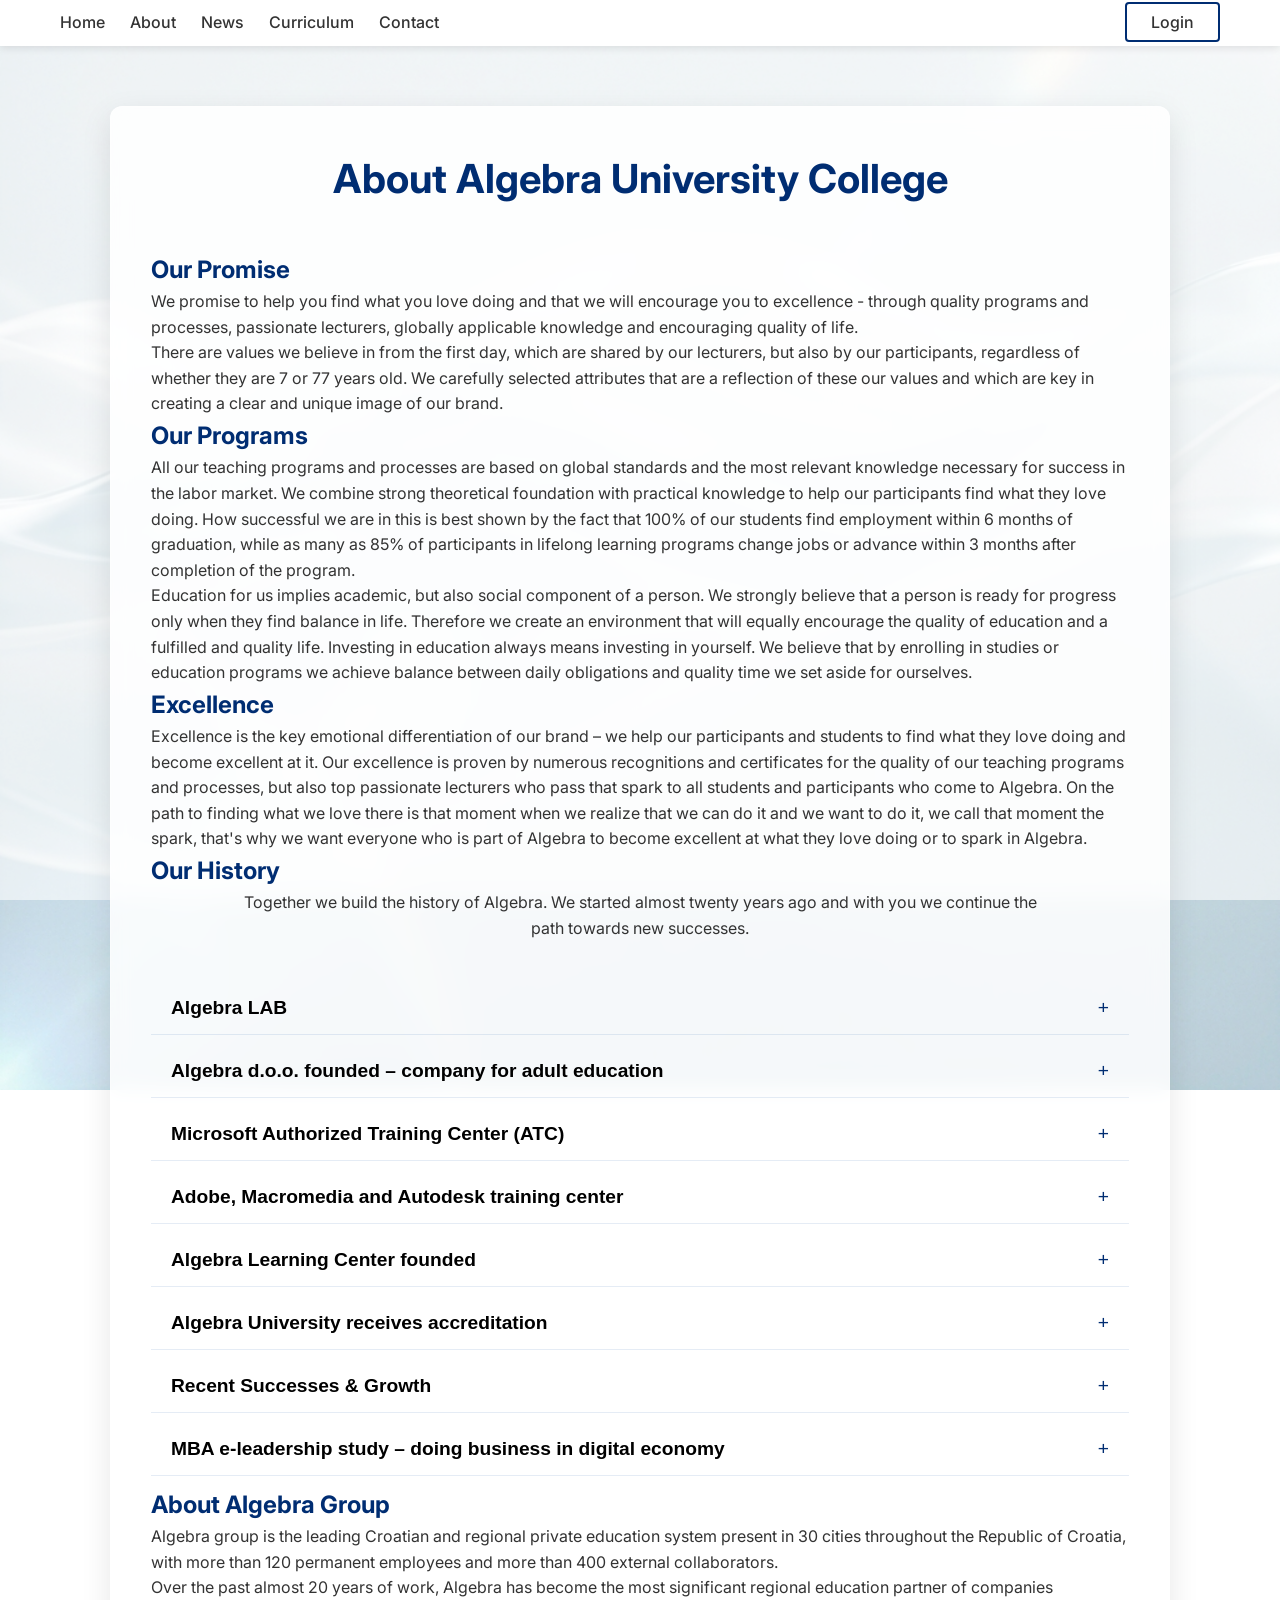
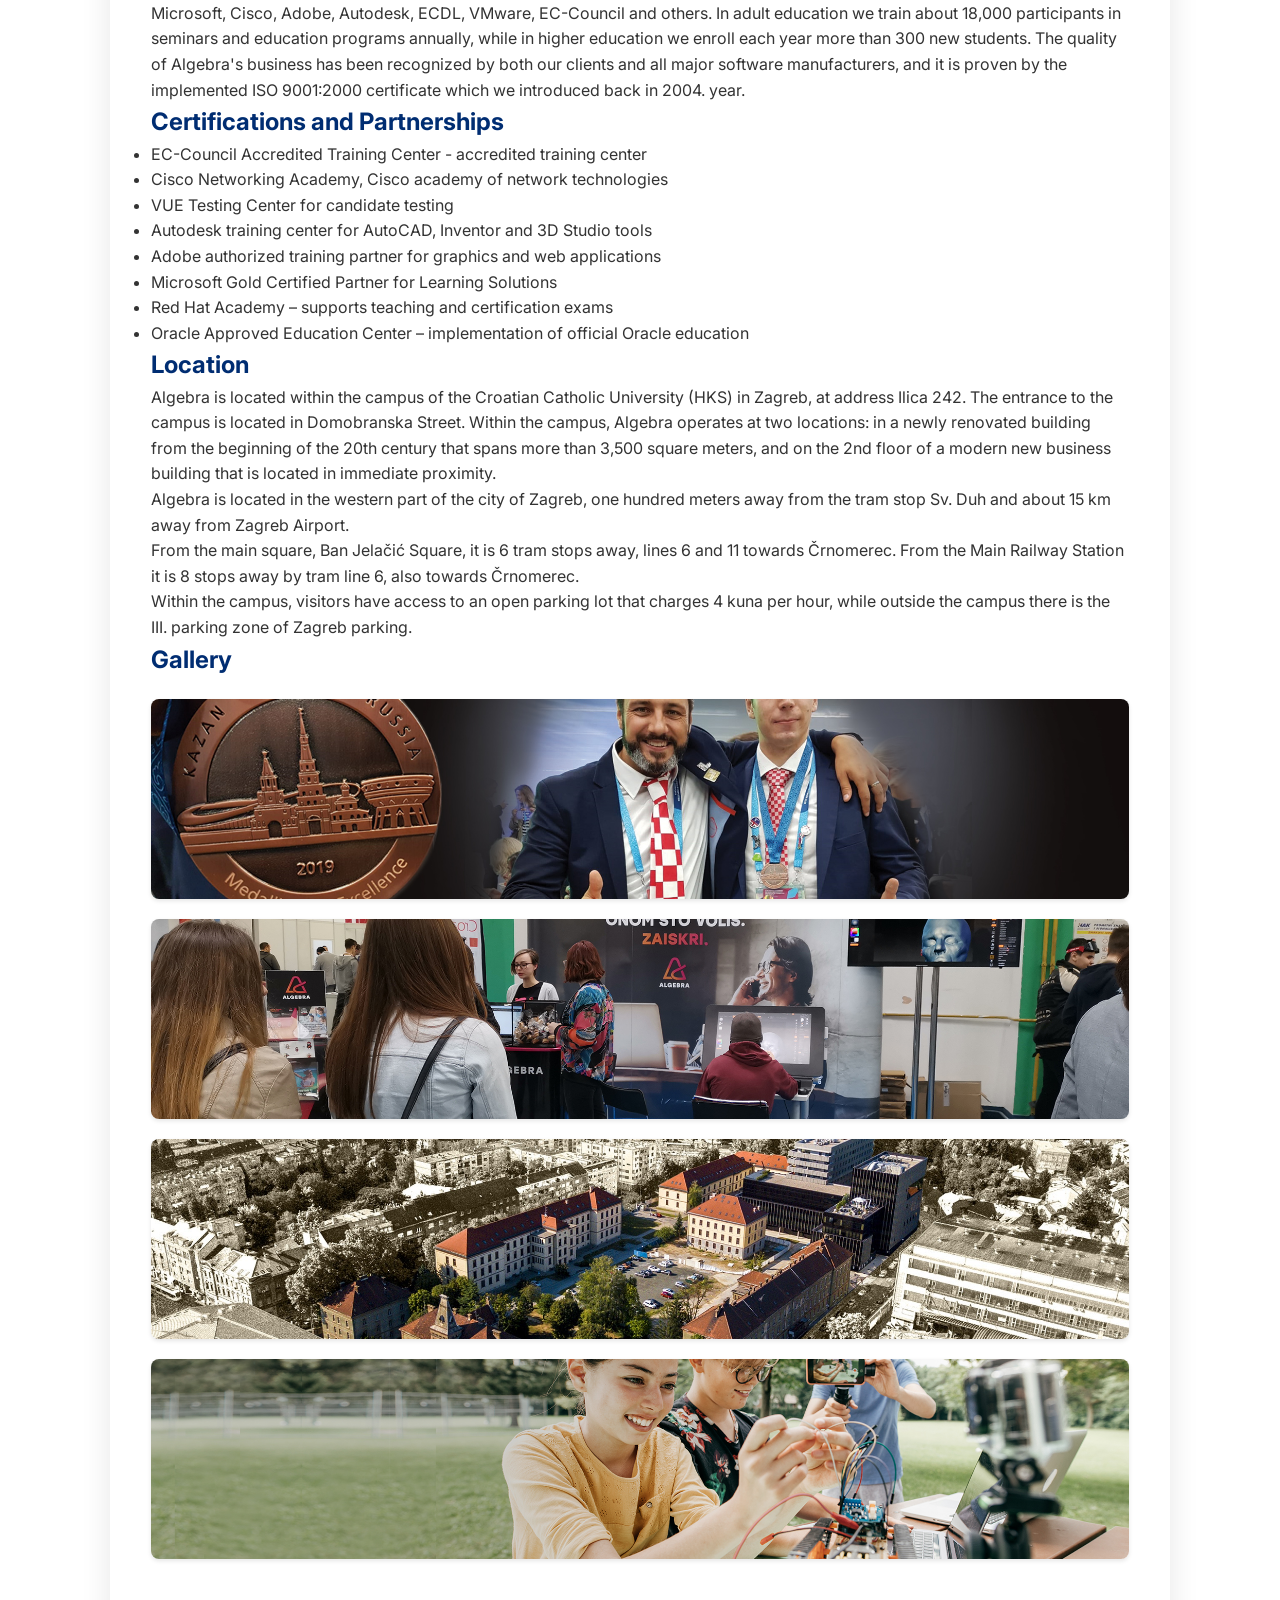
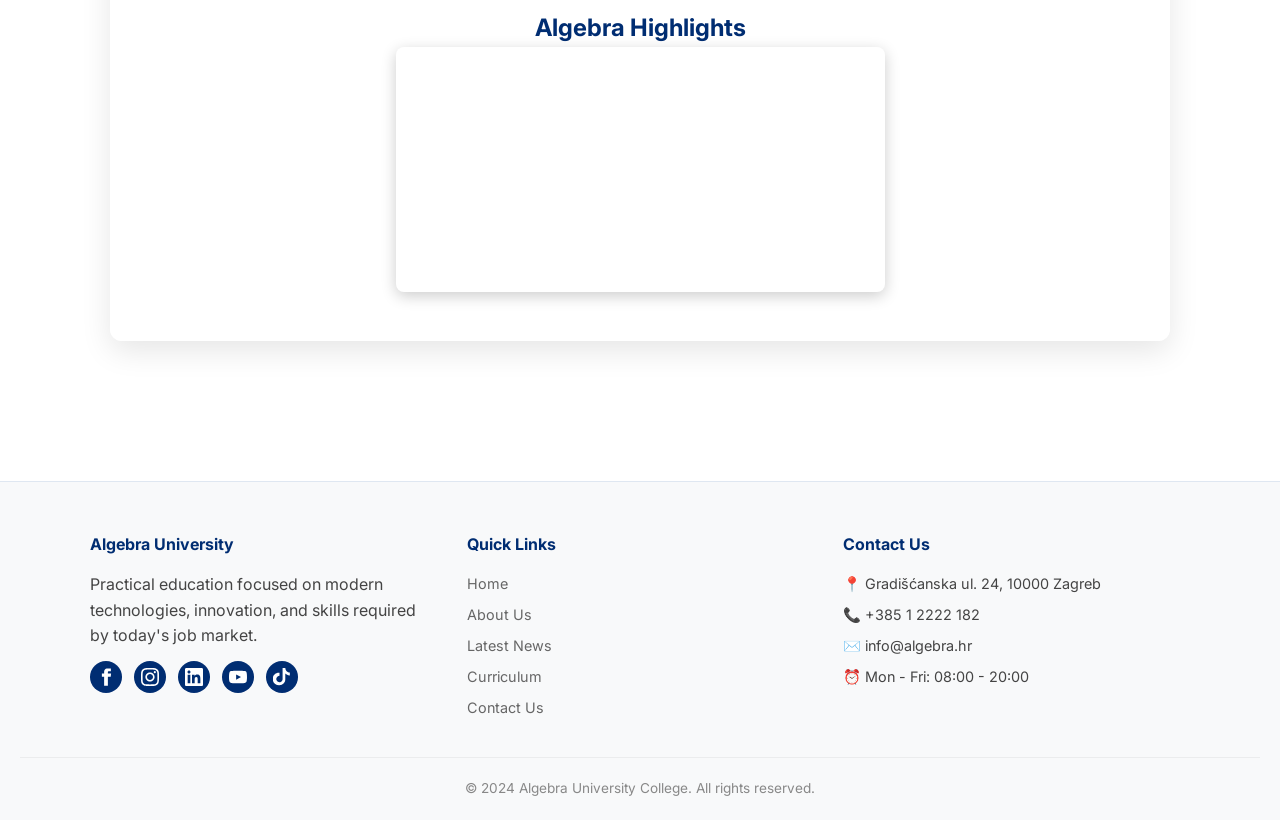
==== commit ddb749a3: "Finalize footer design with simplified CSS and accurate social links." ====
--- a/pages/about.html
+++ b/pages/about.html
@@ -315,7 +315,51 @@
       </div>
     </main>
     <footer id="main_footer" class="page-footer">
-      <p class="footer-text">&copy; Algebra University College</p>
+      <div class="footer-container">
+        <div class="footer-col">
+          <h4>Algebra University</h4>
+          <p>Practical education focused on modern technologies, innovation, and skills required by today's job market.</p>
+          <div class="social-links">
+            <a href="https://www.facebook.com/sveucilistealgebrabernays/" class="social-icon" target="_blank" aria-label="Facebook">
+              <svg viewBox="0 0 24 24"><path d="M18.77,7.46H14.5v-1.9c0-.9.6-1.1,1-1.1h3V.5h-4.33C10.24.5,9.5,3.44,9.5,5.32v2.14h-3v4.24h3v11.8h5V11.7h3.77l.5-4.24Z"/></svg>
+            </a>
+            <a href="https://www.instagram.com/algebrabernaysuniversity/" class="social-icon" target="_blank" aria-label="Instagram">
+              <svg viewBox="0 0 24 24"><path d="M12,2.16c3.2,0,3.58.01,4.85.07,1.17.05,1.8.25,2.23.41.56.22.96.48,1.38.9.42.42.68.82.9,1.38.17.42.36,1.05.41,2.23.06,1.27.07,1.64.07,4.85s-.01,3.58-.07,4.85c-.05,1.17-.25,1.8-.41,2.23-.22.56-.48.96-.9,1.38-.42.42-.82.68-1.38.9-.42.17-1.05.36-2.23.41-1.27.06-1.64.07-4.85.07s-3.58-.01-4.85-.07c-1.17-.05-1.8-.25-2.23-.41-.56-.22-.96-.48-1.38-.9-.42-.42-.68-.82-.9-1.38-.17-.42-.36-1.05-.41-2.23-.06-1.27-.07-1.64-.07-4.85s.01-3.58.07-4.85c.05-1.17.25-1.8.41-2.23.22-.56.48-.96.9-1.38.42-.42.82-.68,1.38-.9.42-.17,1.05-.36,2.23-.41,1.27-.06,1.64-.07,4.85-.07M12,0C8.74,0,8.33.01,7.05.07c-1.28.06-2.15.26-2.91.56-.79.31-1.45.71-2.11,1.37C1.37,2.66.97,3.32.67,4.11c-.3,1.34-.49,1.62-.56,2.91C.01,8.33,0,8.74,0,12s.01,3.67.07,4.95c.06,1.28.26,2.15.56,2.91.31.79.71,1.45,1.37,2.11.66.66,1.32,1.06,2.11,1.37,1.34.3,1.62.49,2.91.56,1.28.06,1.69.07,4.95.07s3.67-.01,4.95-.07c1.28-.06,2.15-.26,2.91-.56.79-.31,1.45-.71,2.11-1.37.66-.66,1.06-1.32,1.37-2.11.3-1.34.49-1.62.56-2.91C23.99,15.67,24,15.26,24,12s-.01-3.67-.07-4.95c-.06-1.28-.26-2.15-.56-2.91-.31-.79-.71-1.45-1.37-2.11-.66-.66-1.32-1.06-2.11-1.37-1.34-.3-1.62-.49-2.91-.56C15.67.01,15.26,0,12,0Z"/><path d="M12,5.84c-3.4,0-6.16,2.76-6.16,6.16s2.76,6.16,6.16,6.16,6.16-2.76,6.16-6.16-2.76-6.16-6.16-6.16m0,10.16c-2.21,0-4-1.79-4-4s1.79-4,4-4,4,1.79,4,4-1.79,4-4,4"/><circle cx="18.41" cy="5.59" r="1.44"/></svg>
+            </a>
+            <a href="https://www.linkedin.com/school/algebra-university/" class="social-icon" target="_blank" aria-label="LinkedIn">
+              <svg viewBox="0 0 24 24"><path d="M22.23,0H1.77C.79,0,0,.77,0,1.72v20.56c0,.95.79,1.72,1.77,1.72h20.46c.98,0,1.77-.77,1.77-1.72V1.72c0-.95-.79-1.72-1.77-1.72M7.12,20.45h-3.56V9h3.56v11.45M5.34,7.43c-1.14,0-2.06-.92-2.06-2.06s.92-2.06,2.06-2.06,2.06.92,2.06,2.06-.92,2.06-2.06,2.06M20.45,20.45h-3.56v-5.57c0-1.33-.03-3.03-1.85-3.03-1.85,0-2.13,1.44-2.13,2.94v5.67h-3.56V9h3.42v1.56h.05c.48-.9,1.64-1.86,3.38-1.86,3.62,0,4.28,2.38,4.28,5.47v6.28Z"/></svg>
+            </a>
+            <a href="https://www.youtube.com/@SveucilisteAlgebraBernays/" class="social-icon" target="_blank" aria-label="YouTube">
+              <svg viewBox="0 0 24 24"><path d="M23.5,6.19c-.27-1.03-1.08-1.83-2.11-2.11-1.86-.5-9.39-.5-9.39-.5s-7.53,0-9.39.5c-1.03.27-1.83,1.08-2.11,2.11-.5,1.88-.5,5.81-.5,5.81s0,3.93.5,5.81c.27,1.03,1.08,1.83,2.11,2.11,1.86.5,9.39.5,9.39.5s7.53,0,9.39-.5c1.03-.27,1.83-1.08,2.11-2.11.5-1.88.5-5.81.5-5.81s0-3.93-.5-5.81ZM9.5,15.5V8.5l6.5,3.5-6.5,3.5Z"/></svg>
+            </a>
+            <a href="https://www.tiktok.com/@algebrabernaysuniversity?lang=en" class="social-icon" target="_blank" aria-label="TikTok">
+              <svg viewBox="0 0 24 24"><path d="M12.525.02c1.31-.02 2.61-.01 3.91-.02.08 1.53.63 3.09 1.75 4.17 1.12 1.11 2.7 1.62 4.24 1.79v4.03c-1.44-.17-2.86-.6-4.12-1.31a8.103 8.103 0 01-1.89-1.42c-.01 2.47-.01 4.94-.01 7.41V15c0 1.95-.65 3.9-1.99 5.3a8.216 8.216 0 01-6.15 2.6c-1.89.04-3.8-.52-5.35-1.59a8.163 8.163 0 01-3.11-4.78c-.46-2.14-.14-4.46.94-6.38a8.261 8.261 0 015.42-3.8c.83-.17 1.68-.21 2.52-.16v4.11a4.234 4.234 0 00-2.58.9c-.87.67-1.47 1.68-1.66 2.77a4.12 4.12 0 00.17 2.05c.34 1.01 1.05 1.88 1.97 2.41a4.195 4.195 0 003.8.12c1.47-.69 2.41-2.28 2.4-3.9V4.65c.01-1.54.01-3.09.01-4.63z"/></svg>
+            </a>
+          </div>
+        </div>
+        <div class="footer-col">
+          <h4>Quick Links</h4>
+          <ul>
+            <li><a href="../index.html">Home</a></li>
+            <li><a href="about.html">About Us</a></li>
+            <li><a href="news.html">Latest News</a></li>
+            <li><a href="curriculum.html">Curriculum</a></li>
+            <li><a href="contact.html">Contact Us</a></li>
+          </ul>
+        </div>
+        <div class="footer-col">
+          <h4>Contact Us</h4>
+          <ul>
+            <li>📍 Gradišćanska ul. 24, 10000 Zagreb</li>
+            <li>📞 +385 1 2222 182</li>
+            <li>✉️ info@algebra.hr</li>
+            <li>⏰ Mon - Fri: 08:00 - 20:00</li>
+          </ul>
+        </div>
+      </div>
+      <div class="footer-bottom">
+        <p>&copy; 2024 Algebra University College. All rights reserved.</p>
+      </div>
     </footer>
 
     <!-- Lightbox Modal Container (Moved outside for proper centering) -->
--- a/css/style.css
+++ b/css/style.css
@@ -257,12 +257,52 @@
 
 /* --- Footer --- */
 .page-footer {
-  text-align: center;
-  padding: 40px 20px;
-  background: #eee;
+  background: #f8f9fa;
+  padding: 50px 20px 20px;
   margin-top: 60px;
-}
-.video-bg-layout .page-footer { background: rgba(0,0,0,0.5); border-top: 1px solid #444; }
+  border-top: 1px solid rgba(0, 74, 153, 0.1);
+  color: #444;
+}
+
+.footer-container {
+  max-width: 1100px;
+  margin: 0 auto;
+  display: flex;
+  flex-wrap: wrap;
+  gap: 30px;
+  justify-content: space-between;
+}
+
+.footer-col { flex: 1; min-width: 250px; }
+.footer-col h4 { color: var(--primary-blue); margin-bottom: 15px; }
+.footer-col ul { list-style: none; padding: 0; }
+.footer-col li { margin-bottom: 8px; font-size: 0.9rem; }
+.footer-col a { text-decoration: none; color: #666; transition: 0.2s; }
+.footer-col a:hover { color: var(--primary-blue); }
+
+.social-links { display: flex; gap: 12px; margin-top: 12px; }
+.footer-col a.social-icon { 
+  color: #fff; 
+  width: 32px; height: 32px;
+  background: var(--primary-blue);
+  border-radius: 50%;
+  display: flex; align-items: center; justify-content: center;
+  transition: 0.2s;
+}
+.social-icon:hover { transform: translateY(-2px); opacity: 0.9; color: #fff; }
+.social-icon svg { width: 18px; height: 18px; fill: currentColor; }
+
+.footer-bottom {
+  text-align: center; margin-top: 30px; padding-top: 20px;
+  border-top: 1px solid rgba(0,0,0,0.05); font-size: 0.85rem; color: #888;
+}
+
+/* Video Background Overrides */
+.video-bg-layout .page-footer { background: rgba(0,0,0,0.7); backdrop-filter: blur(8px); border-top-color: #333; color: white; }
+.video-bg-layout .footer-col h4 { color: #e0f0ff; }
+.video-bg-layout .footer-col a { color: #ccc; }
+.video-bg-layout .footer-col a:hover { color: white; }
+.video-bg-layout .footer-bottom { border-top-color: #444; }
 
 /* --- Form Styling --- */
 .contact-form, .login-form, .register-form {
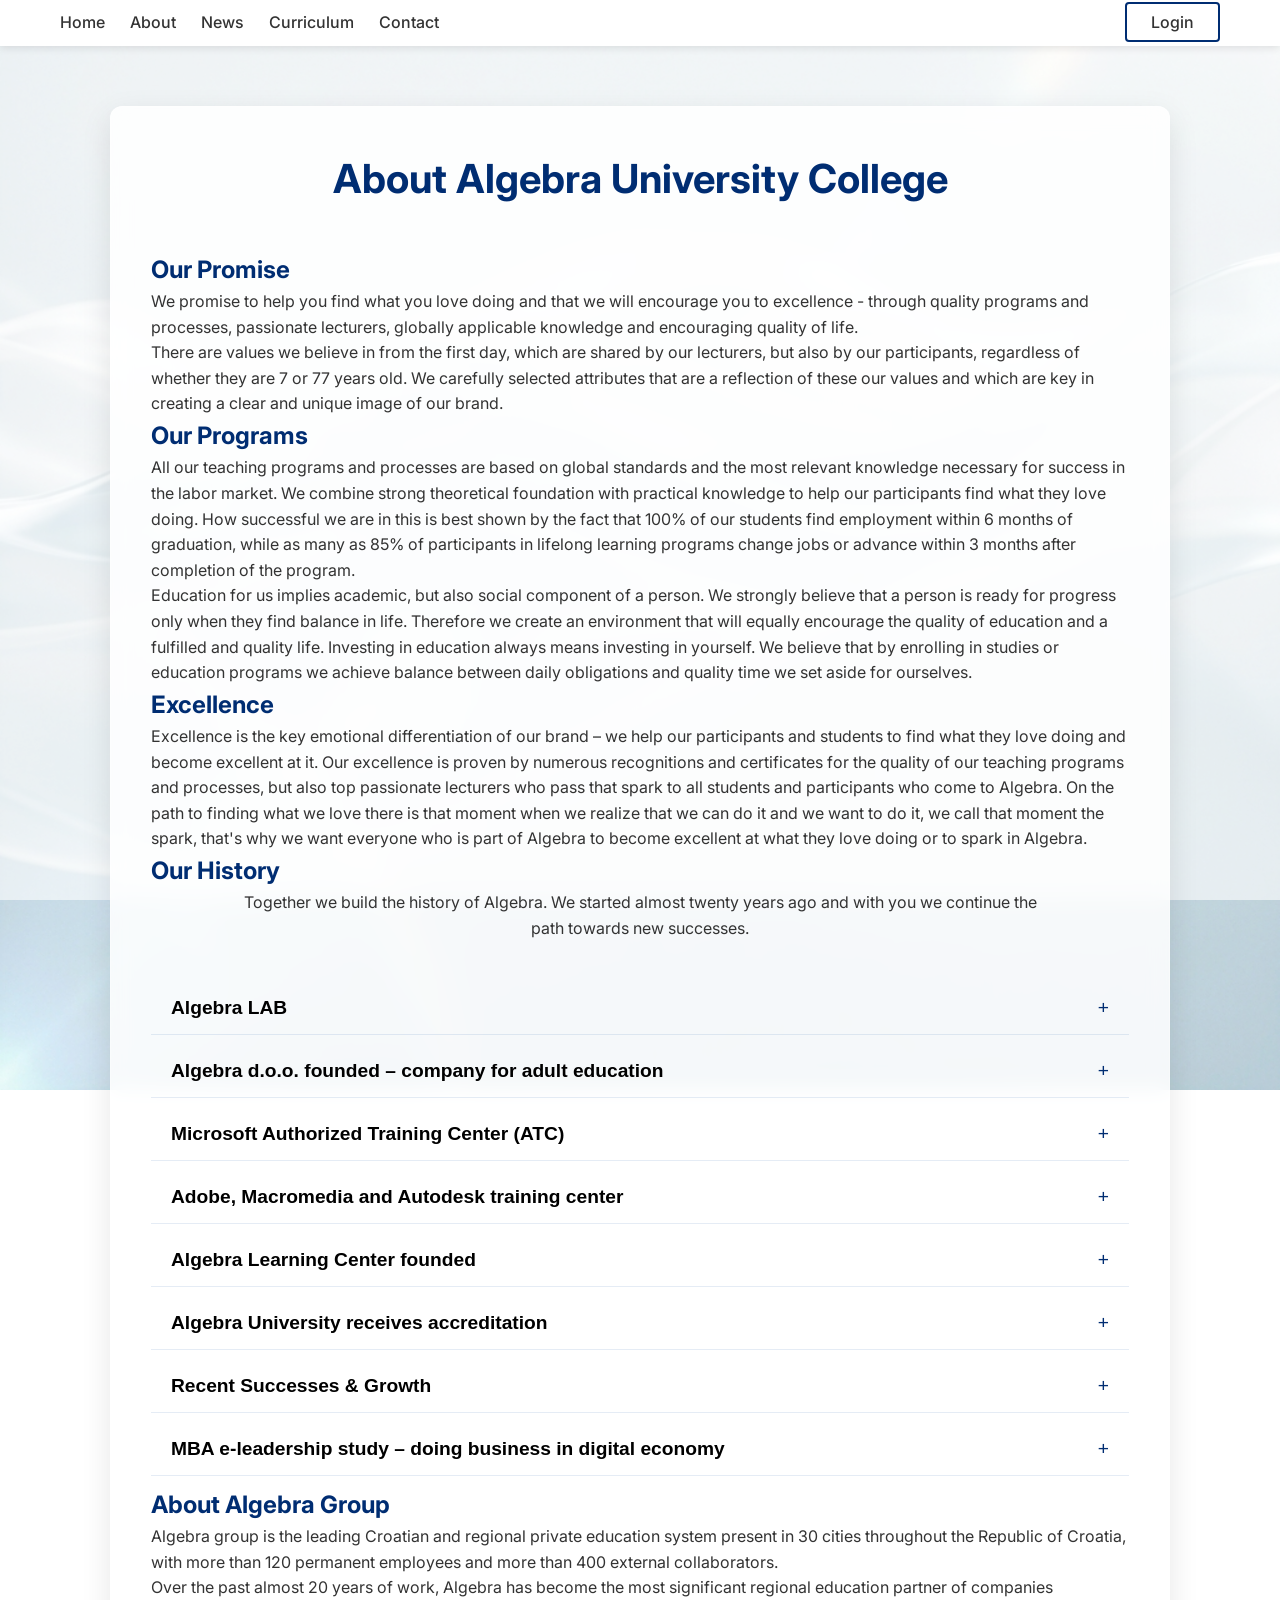
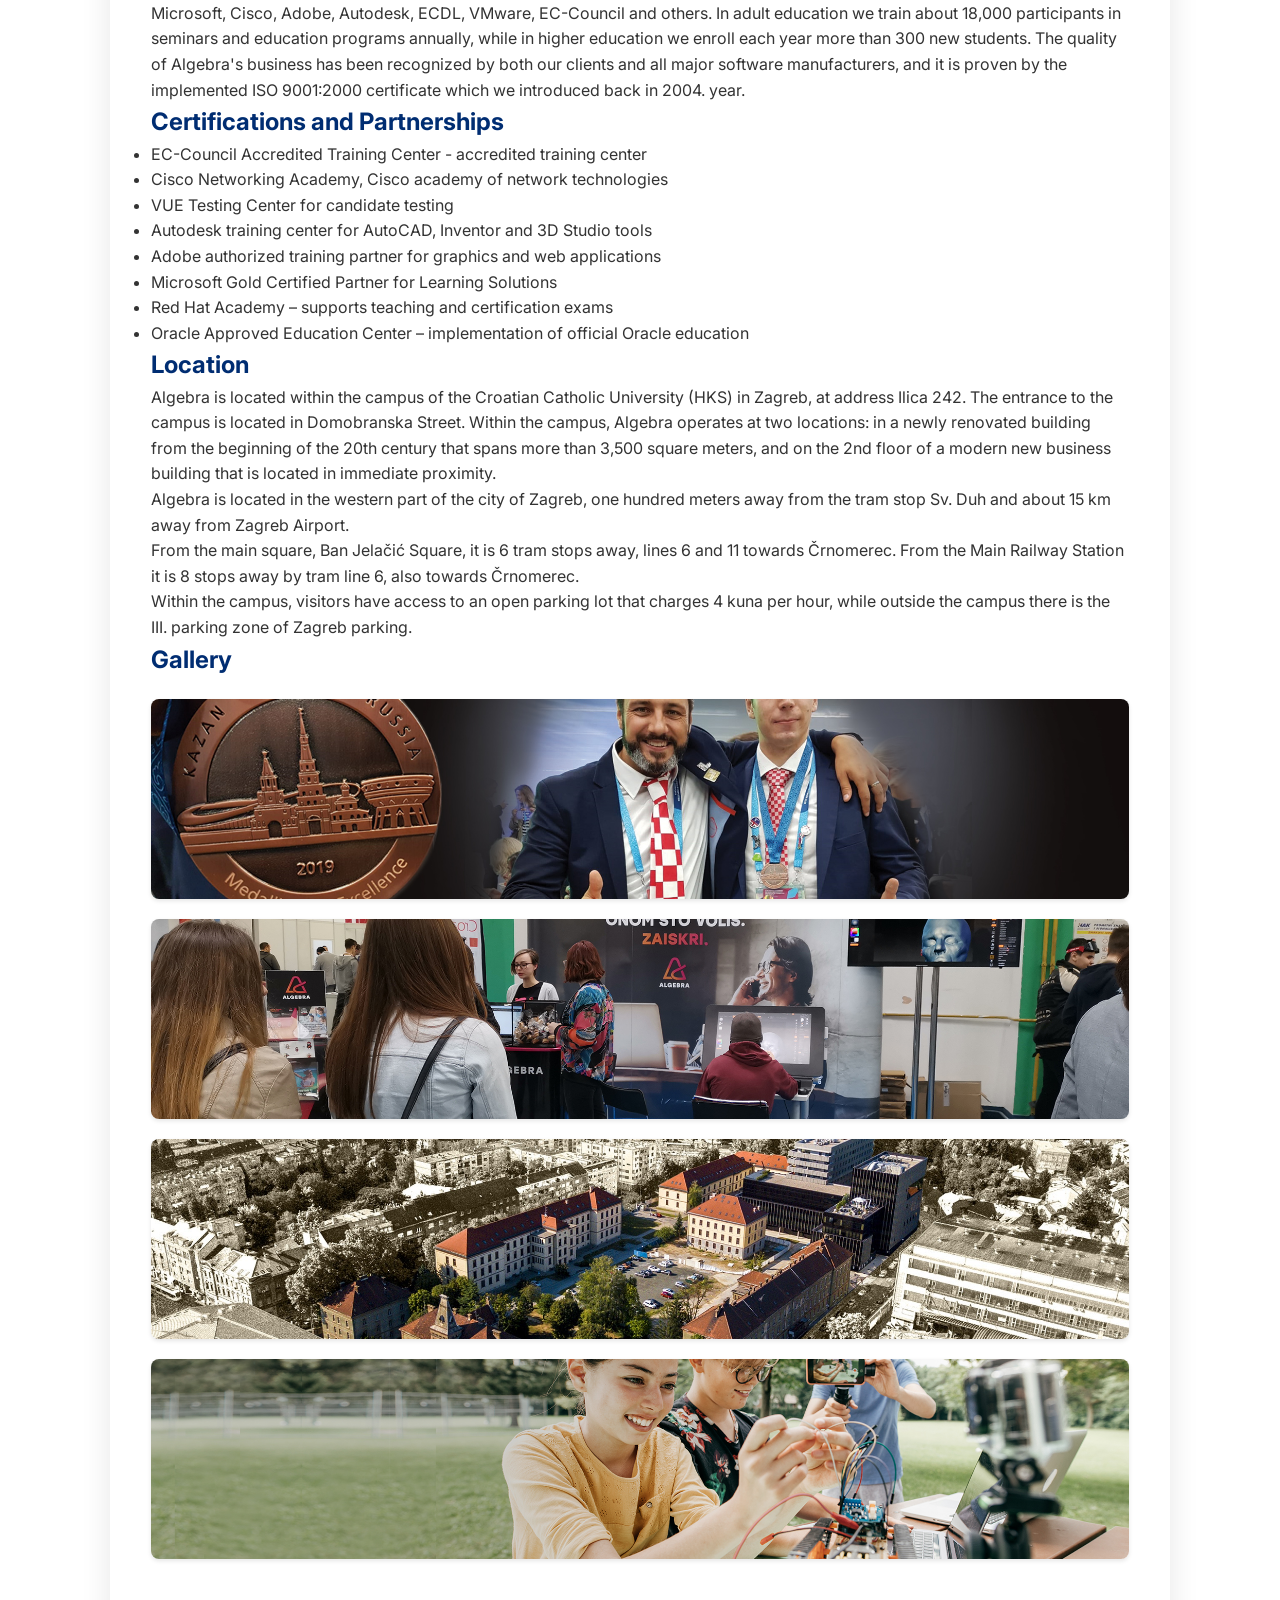
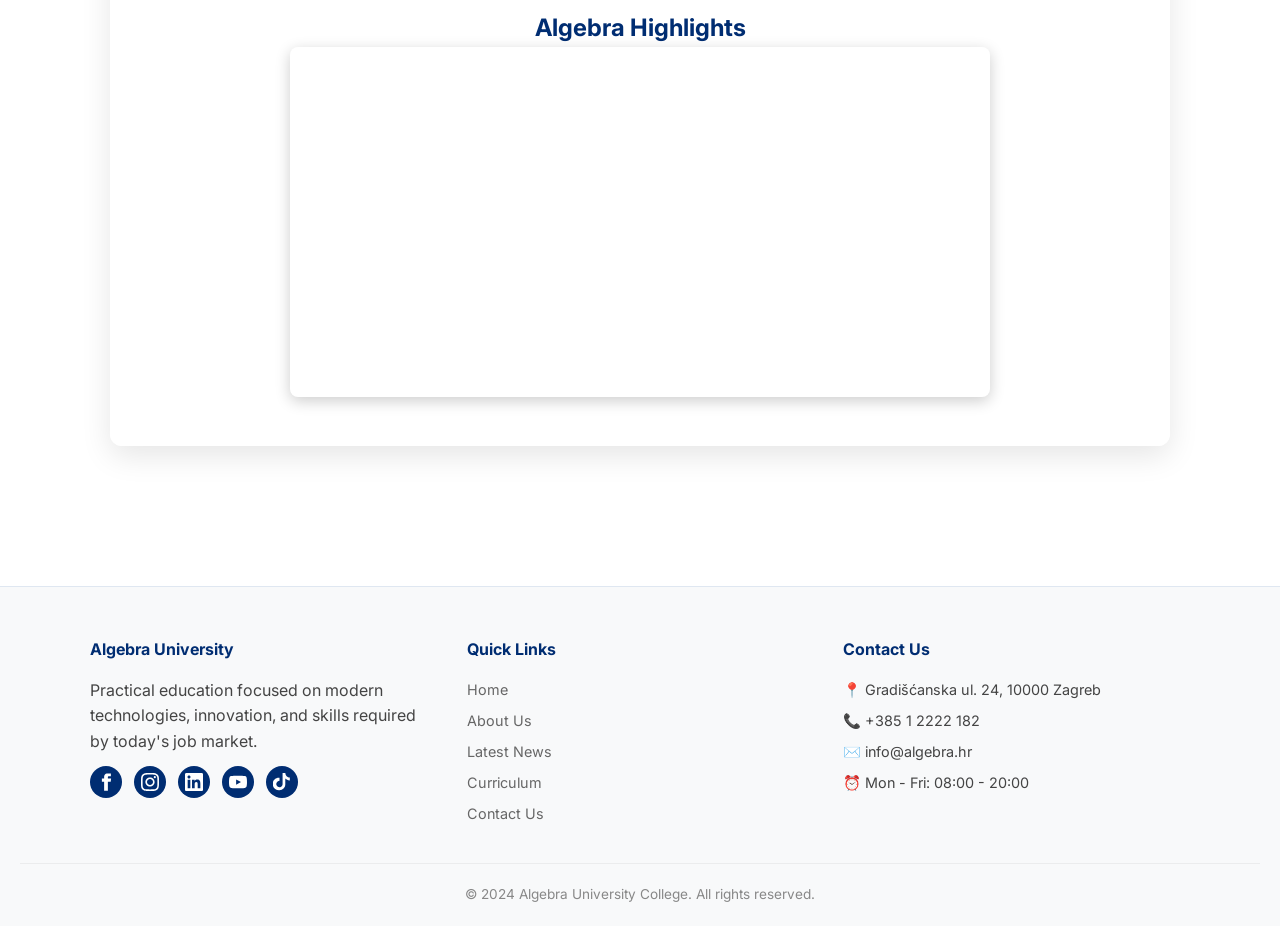
==== commit bde81b41: "Final cleanup, documentation headers, and Google Maps integration." ====
--- a/pages/about.html
+++ b/pages/about.html
@@ -4,16 +4,16 @@
     <meta charset="UTF-8" />
     <meta name="viewport" content="width=device-width, initial-scale=1.0" />
     <title>About Us - Algebra University College</title>
-    <!-- TODO: Link to main stylesheet -->
+    <!-- Stylesheets -->
     <link rel="stylesheet" href="../css/style.css" />
     <link rel="stylesheet" href="../css/gallery.css" />
-    <!-- TODO: Link to common JavaScript file -->
+    <!-- Core Scripts -->
     <script src="../js/common.js"></script>
     <!-- <script src="../js/gallery.js" defer></script> -->
     <script src="../js/gallery.js" defer></script>
   </head>
   <body class="image-bg-layout">
-    <!-- TODO: Add navigation header -->
+    <!-- Navigation -->
     <nav id="navbar">
       <button id="nav_toggle" aria-expanded="false">☰</button>
       <ul id="navbar-list">
--- a/css/style.css
+++ b/css/style.css
@@ -382,6 +382,20 @@
   max-width: 700px;
   border-radius: var(--radius);
   box-shadow: 0 4px 15px rgba(0,0,0,0.2);
+}
+
+/* --- Map --- */
+.map-container {
+  margin-top: 40px;
+  border-radius: var(--radius);
+  overflow: hidden;
+  box-shadow: 0 4px 20px rgba(0, 0, 0, 0.15);
+  border: 1px solid rgba(0, 74, 153, 0.1);
+  animation: fadeIn 1.2s ease-in-out;
+}
+
+.map-container iframe {
+  display: block; /* Removes any default spacing below the iframe */
 }
 
 /* --- Responsive Menu --- */
--- a/css/gallery.css
+++ b/css/gallery.css
@@ -56,15 +56,7 @@
   cursor: pointer;
 }
 
-#small-video {
-    top: 50%;
-    left: 50%;
-    width: 50%;
-    height: 50%;
-    z-index: -1;
-}
-
-/* The zoom animation */
+/* --- Gallery Animation --- */
 @keyframes lightboxZoom {
   from { transform: scale(0.5); opacity: 0; }
   to { transform: scale(1); opacity: 1; }
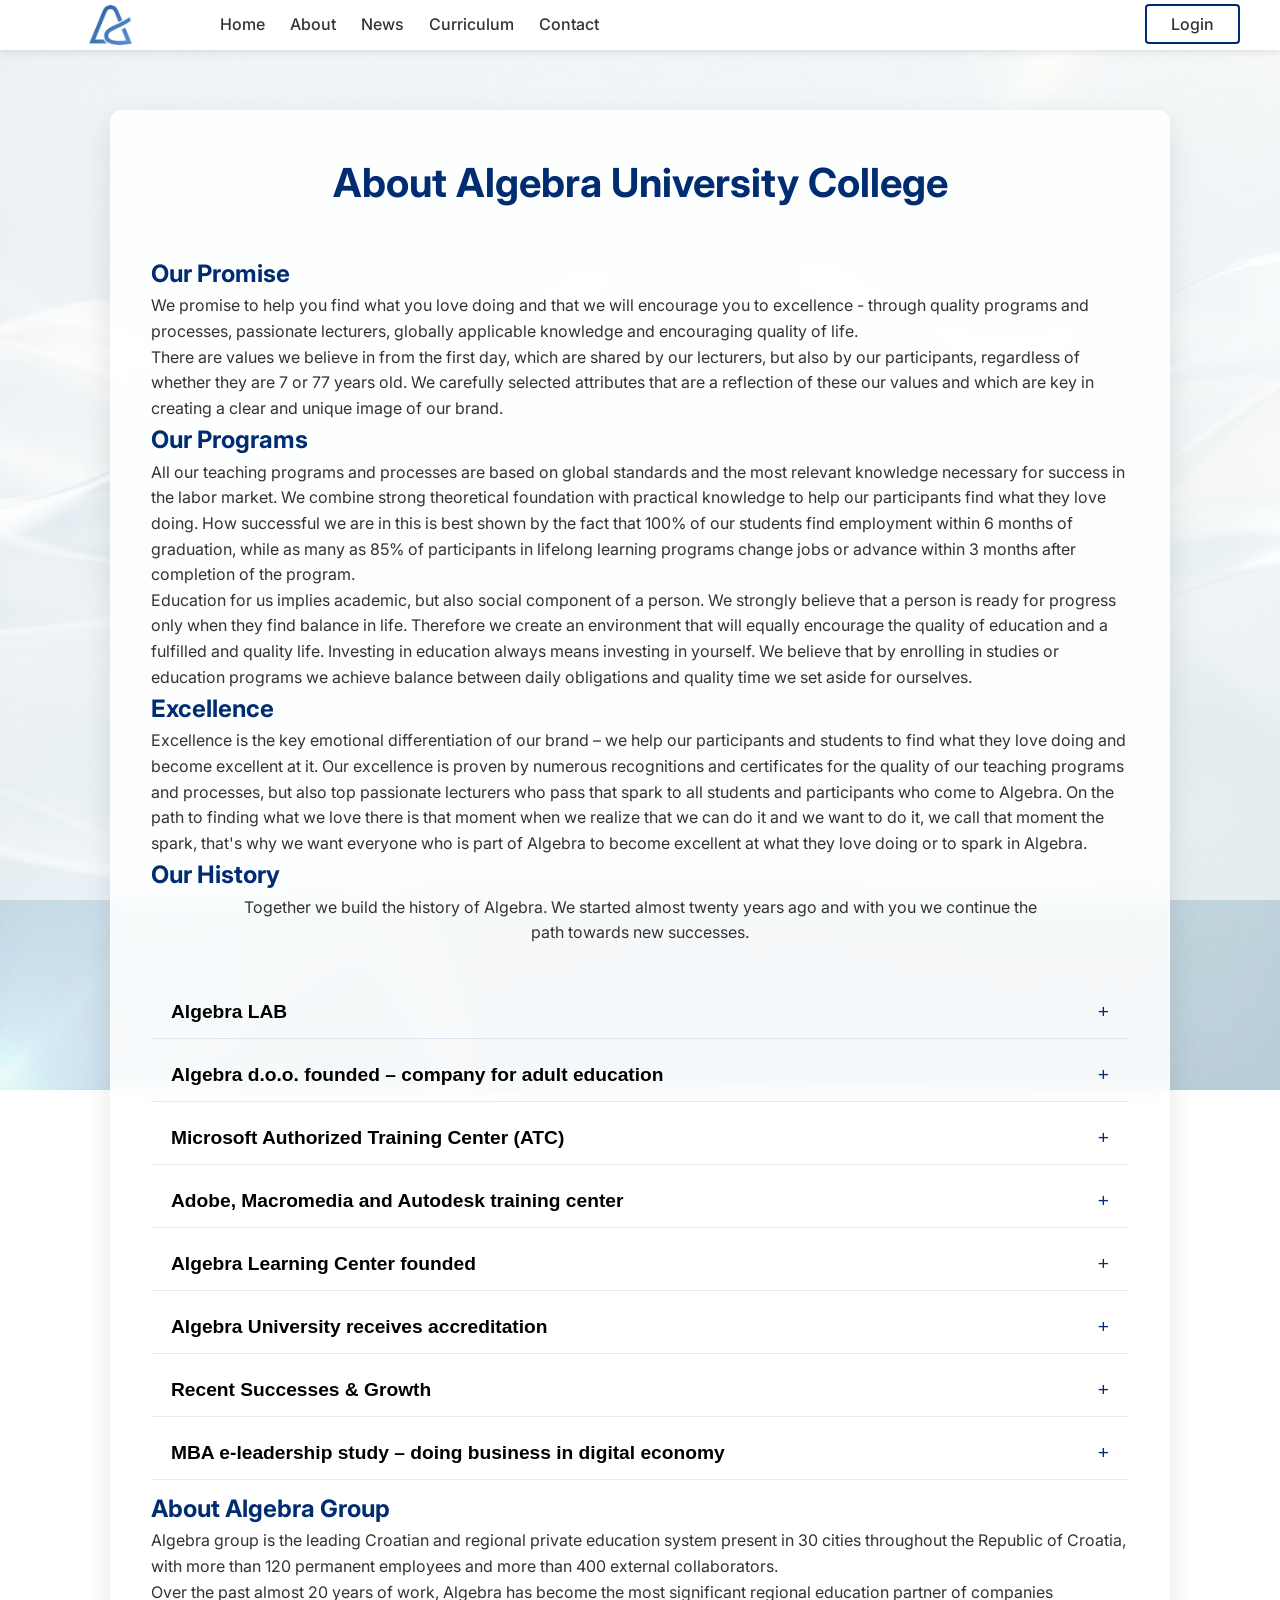
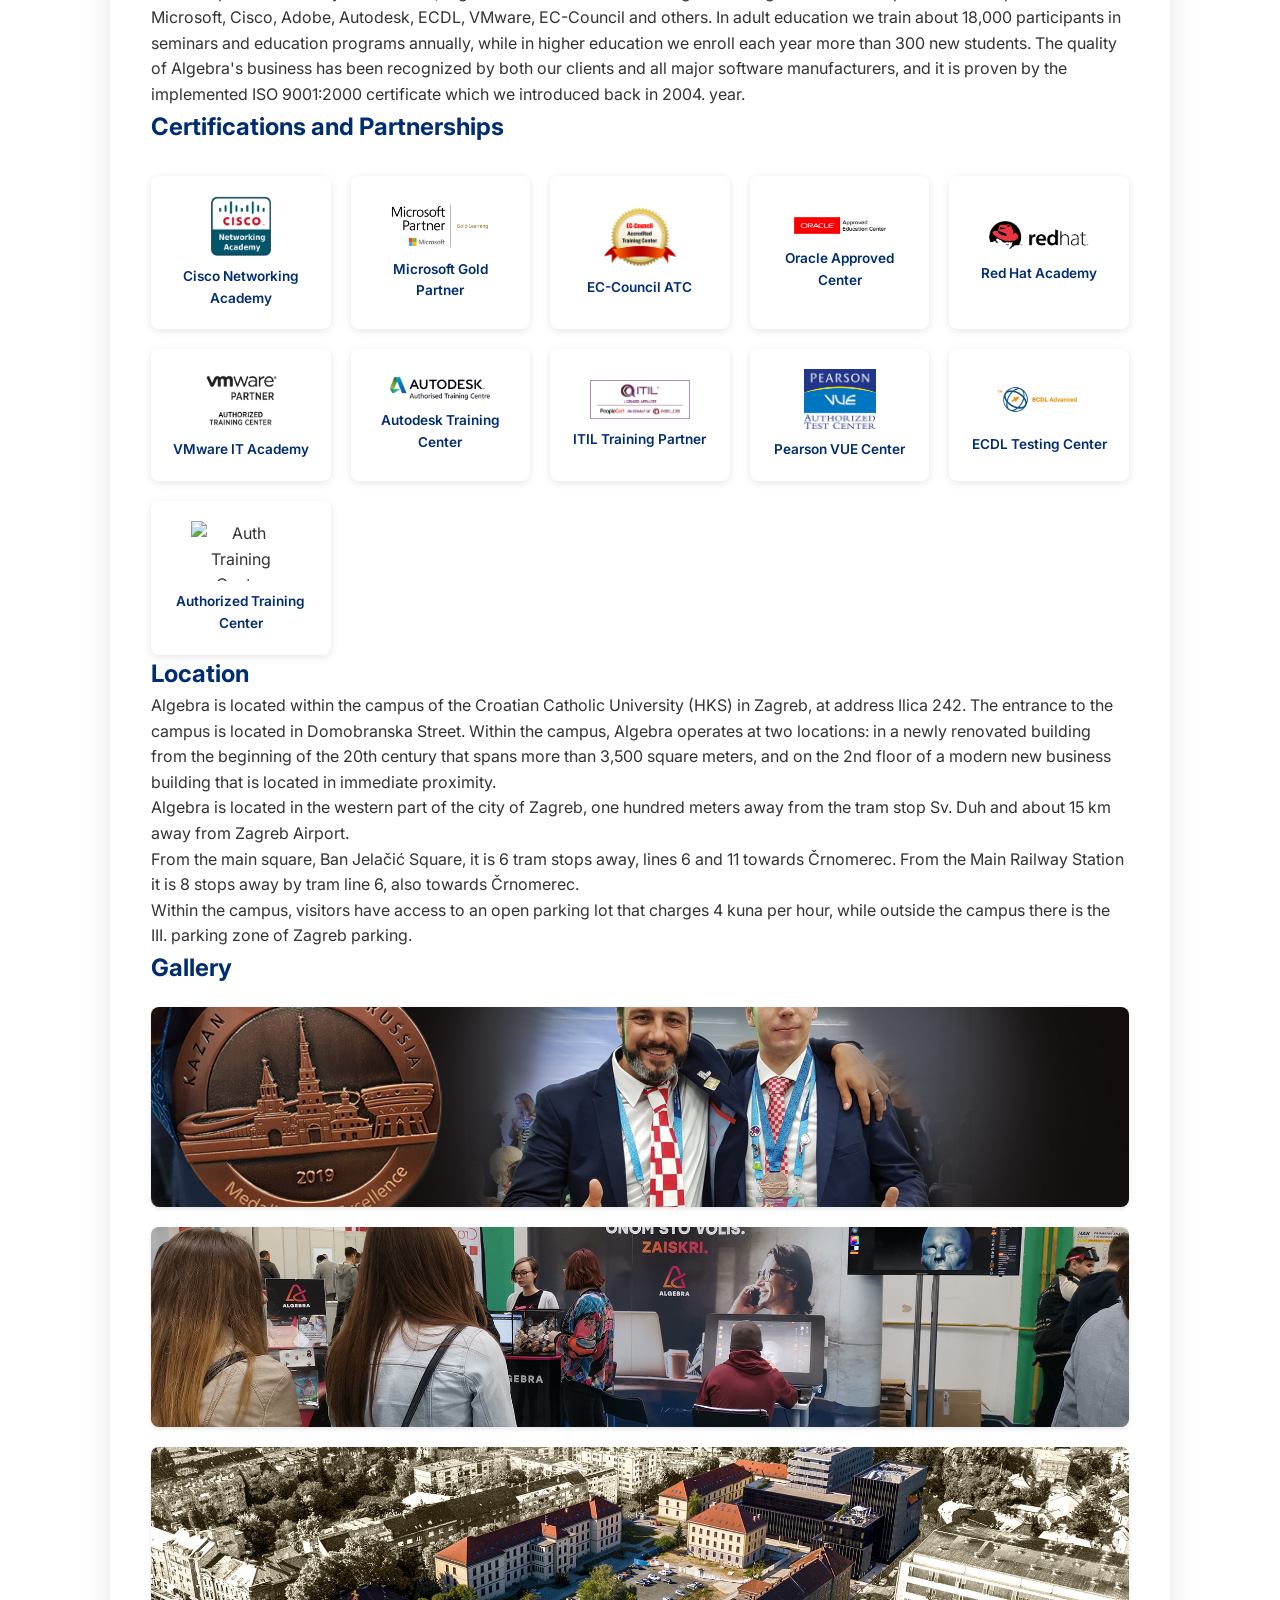
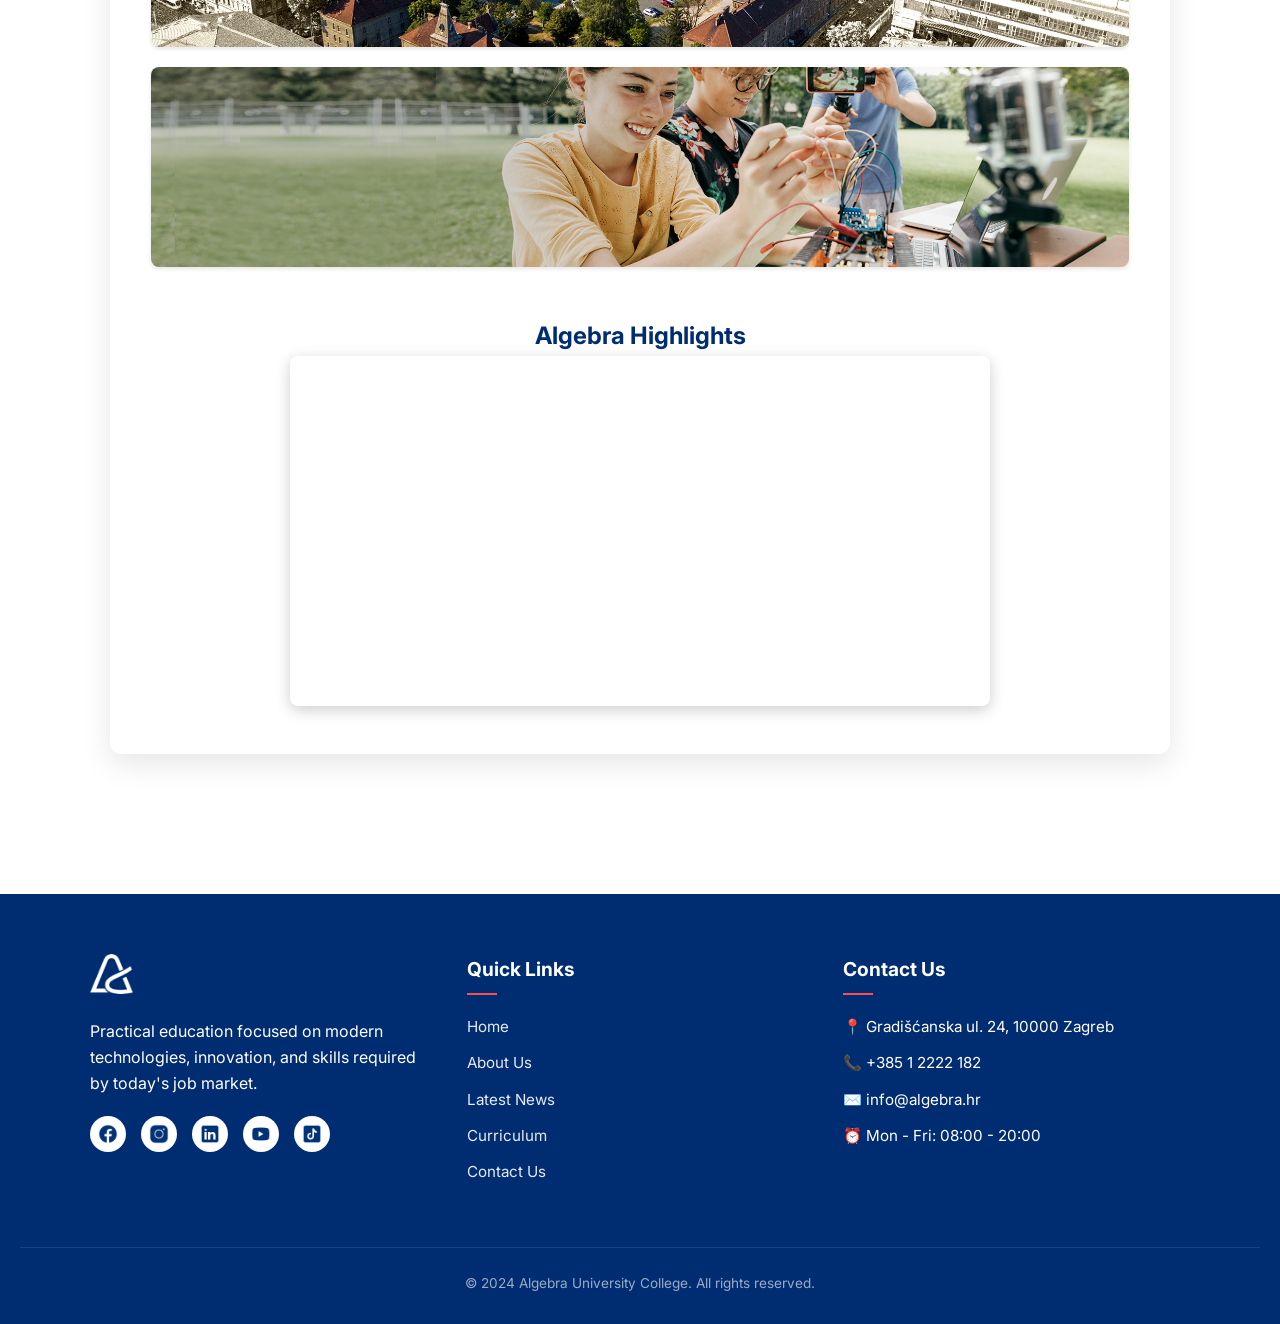
==== commit b183fd3b: "Final presentation polish: Unified branding, simplified icons, and mobile optimization." ====
--- a/pages/about.html
+++ b/pages/about.html
@@ -6,15 +6,21 @@
     <title>About Us - Algebra University College</title>
     <!-- Stylesheets -->
     <link rel="stylesheet" href="../css/style.css" />
+    <link rel="stylesheet" href="../css/about.css" />
     <link rel="stylesheet" href="../css/gallery.css" />
     <!-- Core Scripts -->
-    <script src="../js/common.js"></script>
+    <script src="../js/common.js" defer></script>
     <!-- <script src="../js/gallery.js" defer></script> -->
     <script src="../js/gallery.js" defer></script>
   </head>
   <body class="image-bg-layout">
     <!-- Navigation -->
     <nav id="navbar">
+      <div class="nav-logo">
+        <a href="../index.html">
+          <img src="../img/Algebra-logo.png" alt="Algebra University Logo">
+        </a>
+      </div>
       <button id="nav_toggle" aria-expanded="false">☰</button>
       <ul id="navbar-list">
         <li>
@@ -235,33 +241,52 @@
 
       <section id="certifications" class="content-section">
         <h2 class="section-title">Certifications and Partnerships</h2>
-        <ul class="certifications-list">
-          <li class="certification-item">
-            EC-Council Accredited Training Center - accredited training center
-          </li>
-          <li class="certification-item">
-            Cisco Networking Academy, Cisco academy of network technologies
-          </li>
-          <li class="certification-item">
-            VUE Testing Center for candidate testing
-          </li>
-          <li class="certification-item">
-            Autodesk training center for AutoCAD, Inventor and 3D Studio tools
-          </li>
-          <li class="certification-item">
-            Adobe authorized training partner for graphics and web applications
-          </li>
-          <li class="certification-item">
-            Microsoft Gold Certified Partner for Learning Solutions
-          </li>
-          <li class="certification-item">
-            Red Hat Academy – supports teaching and certification exams
-          </li>
-          <li class="certification-item">
-            Oracle Approved Education Center – implementation of official Oracle
-            education
-          </li>
-        </ul>
+        <div class="partners-grid">
+          <div class="partner-card">
+            <img src="../img/1024px-Cisco_academy.png" alt="Cisco Academy">
+            <span>Cisco Networking Academy</span>
+          </div>
+          <div class="partner-card">
+            <img src="../img/ms_novo.png" alt="Microsoft Logo">
+            <span>Microsoft Gold Partner</span>
+          </div>
+          <div class="partner-card">
+            <img src="../img/EC-Council.png" alt="EC-Council Logo">
+            <span>EC-Council ATC</span>
+          </div>
+          <div class="partner-card">
+            <img src="../img/oracleLogo.png" alt="Oracle Logo">
+            <span>Oracle Approved Center</span>
+          </div>
+          <div class="partner-card">
+            <img src="../img/redhatLogo.png" alt="Red Hat Logo">
+            <span>Red Hat Academy</span>
+          </div>
+          <div class="partner-card">
+            <img src="../img/vm_novo.png" alt="VMware Logo">
+            <span>VMware IT Academy</span>
+          </div>
+          <div class="partner-card">
+            <img src="../img/autodesk.png" alt="Autodesk Logo">
+            <span>Autodesk Training Center</span>
+          </div>
+          <div class="partner-card">
+            <img src="../img/itil_novo.png" alt="ITIL Logo">
+            <span>ITIL Training Partner</span>
+          </div>
+          <div class="partner-card">
+            <img src="../img/VUElogo.jpg" alt="VUE Logo">
+            <span>Pearson VUE Center</span>
+          </div>
+          <div class="partner-card">
+            <img src="../img/ECDL_advan.jpg" alt="ECDL Logo">
+            <span>ECDL Testing Center</span>
+          </div>
+          <div class="partner-card">
+             <img src="../img/auth_training_cntr.gif" alt="Auth Training Center">
+             <span>Authorized Training Center</span>
+          </div>
+        </div>
       </section>
 
       <section id="location" class="content-section">
@@ -317,23 +342,26 @@
     <footer id="main_footer" class="page-footer">
       <div class="footer-container">
         <div class="footer-col">
-          <h4>Algebra University</h4>
-          <p>Practical education focused on modern technologies, innovation, and skills required by today's job market.</p>
+          <div class="footer-logo"></div>
+          <p>
+            Practical education focused on modern technologies, innovation, and
+            skills required by today's job market.
+          </p>
           <div class="social-links">
             <a href="https://www.facebook.com/sveucilistealgebrabernays/" class="social-icon" target="_blank" aria-label="Facebook">
-              <svg viewBox="0 0 24 24"><path d="M18.77,7.46H14.5v-1.9c0-.9.6-1.1,1-1.1h3V.5h-4.33C10.24.5,9.5,3.44,9.5,5.32v2.14h-3v4.24h3v11.8h5V11.7h3.77l.5-4.24Z"/></svg>
+              <img src="../img/fb-icon.png" alt="Facebook">
             </a>
             <a href="https://www.instagram.com/algebrabernaysuniversity/" class="social-icon" target="_blank" aria-label="Instagram">
-              <svg viewBox="0 0 24 24"><path d="M12,2.16c3.2,0,3.58.01,4.85.07,1.17.05,1.8.25,2.23.41.56.22.96.48,1.38.9.42.42.68.82.9,1.38.17.42.36,1.05.41,2.23.06,1.27.07,1.64.07,4.85s-.01,3.58-.07,4.85c-.05,1.17-.25,1.8-.41,2.23-.22.56-.48.96-.9,1.38-.42.42-.82.68-1.38.9-.42.17-1.05.36-2.23.41-1.27.06-1.64.07-4.85.07s-3.58-.01-4.85-.07c-1.17-.05-1.8-.25-2.23-.41-.56-.22-.96-.48-1.38-.9-.42-.42-.68-.82-.9-1.38-.17-.42-.36-1.05-.41-2.23-.06-1.27-.07-1.64-.07-4.85s.01-3.58.07-4.85c.05-1.17.25-1.8.41-2.23.22-.56.48-.96.9-1.38.42-.42.82-.68,1.38-.9.42-.17,1.05-.36,2.23-.41,1.27-.06,1.64-.07,4.85-.07M12,0C8.74,0,8.33.01,7.05.07c-1.28.06-2.15.26-2.91.56-.79.31-1.45.71-2.11,1.37C1.37,2.66.97,3.32.67,4.11c-.3,1.34-.49,1.62-.56,2.91C.01,8.33,0,8.74,0,12s.01,3.67.07,4.95c.06,1.28.26,2.15.56,2.91.31.79.71,1.45,1.37,2.11.66.66,1.32,1.06,2.11,1.37,1.34.3,1.62.49,2.91.56,1.28.06,1.69.07,4.95.07s3.67-.01,4.95-.07c1.28-.06,2.15-.26,2.91-.56.79-.31,1.45-.71,2.11-1.37.66-.66,1.06-1.32,1.37-2.11.3-1.34.49-1.62.56-2.91C23.99,15.67,24,15.26,24,12s-.01-3.67-.07-4.95c-.06-1.28-.26-2.15-.56-2.91-.31-.79-.71-1.45-1.37-2.11-.66-.66-1.32-1.06-2.11-1.37-1.34-.3-1.62-.49-2.91-.56C15.67.01,15.26,0,12,0Z"/><path d="M12,5.84c-3.4,0-6.16,2.76-6.16,6.16s2.76,6.16,6.16,6.16,6.16-2.76,6.16-6.16-2.76-6.16-6.16-6.16m0,10.16c-2.21,0-4-1.79-4-4s1.79-4,4-4,4,1.79,4,4-1.79,4-4,4"/><circle cx="18.41" cy="5.59" r="1.44"/></svg>
+              <img src="../img/ig-icon.png" alt="Instagram">
             </a>
             <a href="https://www.linkedin.com/school/algebra-university/" class="social-icon" target="_blank" aria-label="LinkedIn">
-              <svg viewBox="0 0 24 24"><path d="M22.23,0H1.77C.79,0,0,.77,0,1.72v20.56c0,.95.79,1.72,1.77,1.72h20.46c.98,0,1.77-.77,1.77-1.72V1.72c0-.95-.79-1.72-1.77-1.72M7.12,20.45h-3.56V9h3.56v11.45M5.34,7.43c-1.14,0-2.06-.92-2.06-2.06s.92-2.06,2.06-2.06,2.06.92,2.06,2.06-.92,2.06-2.06,2.06M20.45,20.45h-3.56v-5.57c0-1.33-.03-3.03-1.85-3.03-1.85,0-2.13,1.44-2.13,2.94v5.67h-3.56V9h3.42v1.56h.05c.48-.9,1.64-1.86,3.38-1.86,3.62,0,4.28,2.38,4.28,5.47v6.28Z"/></svg>
+              <img src="../img/li-icon.png" alt="LinkedIn">
             </a>
             <a href="https://www.youtube.com/@SveucilisteAlgebraBernays/" class="social-icon" target="_blank" aria-label="YouTube">
-              <svg viewBox="0 0 24 24"><path d="M23.5,6.19c-.27-1.03-1.08-1.83-2.11-2.11-1.86-.5-9.39-.5-9.39-.5s-7.53,0-9.39.5c-1.03.27-1.83,1.08-2.11,2.11-.5,1.88-.5,5.81-.5,5.81s0,3.93.5,5.81c.27,1.03,1.08,1.83,2.11,2.11,1.86.5,9.39.5,9.39.5s7.53,0,9.39-.5c1.03-.27,1.83-1.08,2.11-2.11.5-1.88.5-5.81.5-5.81s0-3.93-.5-5.81ZM9.5,15.5V8.5l6.5,3.5-6.5,3.5Z"/></svg>
+              <img src="../img/yt-icon.png" alt="YouTube">
             </a>
             <a href="https://www.tiktok.com/@algebrabernaysuniversity?lang=en" class="social-icon" target="_blank" aria-label="TikTok">
-              <svg viewBox="0 0 24 24"><path d="M12.525.02c1.31-.02 2.61-.01 3.91-.02.08 1.53.63 3.09 1.75 4.17 1.12 1.11 2.7 1.62 4.24 1.79v4.03c-1.44-.17-2.86-.6-4.12-1.31a8.103 8.103 0 01-1.89-1.42c-.01 2.47-.01 4.94-.01 7.41V15c0 1.95-.65 3.9-1.99 5.3a8.216 8.216 0 01-6.15 2.6c-1.89.04-3.8-.52-5.35-1.59a8.163 8.163 0 01-3.11-4.78c-.46-2.14-.14-4.46.94-6.38a8.261 8.261 0 015.42-3.8c.83-.17 1.68-.21 2.52-.16v4.11a4.234 4.234 0 00-2.58.9c-.87.67-1.47 1.68-1.66 2.77a4.12 4.12 0 00.17 2.05c.34 1.01 1.05 1.88 1.97 2.41a4.195 4.195 0 003.8.12c1.47-.69 2.41-2.28 2.4-3.9V4.65c.01-1.54.01-3.09.01-4.63z"/></svg>
+              <img src="../img/tt-icon.png" alt="TikTok">
             </a>
           </div>
         </div>
--- a/css/style.css
+++ b/css/style.css
@@ -1,15 +1,22 @@
-/* --- Base Typography & Reset --- */
+/* 
+   style.css
+   Global styles, variables, navigation, and shared components.
+   Organized as: General -> Navigation -> Headers -> Components -> Utility
+*/
+
+/* --- 1. General Typography & Variables --- */
 @import url('https://fonts.googleapis.com/css2?family=Inter:wght@400;500;600;700&display=swap');
 
 :root {
-  --primary-blue: #002d72;
+  --primary-blue: #002d72; /* The main brand color */
   --primary-blue-hover: #0040a1;
   --bg-light: #f8f9fa;
   --text-dark: #333;
   --text-light: #ffffff;
-  --radius: 8px;
+  --radius: 8px; /* Consistent corner rounding */
   --shadow: 0 2px 8px rgba(0,0,0,0.1);
 }
+
 
 * { box-sizing: border-box; margin: 0; padding: 0; }
 
@@ -20,11 +27,12 @@
   line-height: 1.6;
 }
 
+/* Main container: Centered with max-width for large screens. */
 main {
   max-width: 1100px;
   margin: 0 auto;
   padding: 60px 20px;
-  min-height: 80vh; /* Ensures footer stays down */
+  min-height: 80vh; 
   animation: fadeIn 0.8s ease-in-out;
 }
 
@@ -33,120 +41,43 @@
   to { opacity: 1; transform: translateY(0); }
 }
 
-/* --- Utility Classes for Contrast --- */
-.video-bg-layout { color: var(--text-light); }
-.video-bg-layout #navbar { background: rgba(255, 255, 255, 0.95); }
-.video-bg-layout a:not(#navbar a) { color: #80bfff; } /* Lighter blue for links on dark background */
-
-.image-bg-layout {
-    background: url('../img/abstract_bg.png') no-repeat center center fixed;
-    background-size: cover;
-}
-.image-bg-layout::before {
-    content: "";
-    position: fixed;
-    top: 0;
-    left: 0;
-    width: 100%;
-    height: 100%;
-    background: rgba(255, 255, 255, 0.6); /* Subtle light overlay for legibility */
-    z-index: -1;
-}
-
-/* --- Content Cards (Glassmorphism) --- */
-.glass-panel {
-    background: rgba(255, 255, 255, 0.85);
-    backdrop-filter: blur(10px);
-    -webkit-backdrop-filter: blur(10px);
-    border-radius: 12px;
-    padding: 40px;
-    box-shadow: 0 10px 30px rgba(0, 0, 0, 0.1);
-    border: 1px solid rgba(255, 255, 255, 0.3);
-    margin-bottom: 20px;
-    width: 100%; /* Ensure panels fill their container */
-}
-
-/* --- Video Page Transparency Overrides --- */
-.video-bg-layout .glass-panel {
-    background: rgba(255, 255, 255, 0.05); /* Increased transparency as requested */
-    border: 1px solid rgba(255, 255, 255, 0.1);
-    box-shadow: 0 8px 32px rgba(0, 0, 0, 0.4); /* Stronger shadow for depth on semi-visible background */
-}
-
-/* --- Page Headers --- */
-h1, h2, h3 {
-  transition: all 0.3s ease;
-  color: var(--primary-blue);
-  cursor: default;
-}
-
-h1:hover, h2:hover, h3:hover {
-  /* letter-spacing: 0.1px; */
-  filter: brightness(1.7);
-}
-
-.page-header {
-  margin-bottom: 40px;
-  text-align: center;
-}
-.page-title {
-  font-size: 2.5rem;
-  font-weight: 700;
-  /* color managed by h1/h2/h3 rules */
-}
-
-/* Light headers for dark backgrounds */
-.video-bg-layout h1, 
-.video-bg-layout h2, 
-.video-bg-layout h3 { 
-  color: #e0f0ff; /* Soft "academic" blue-white */
-}
-
-.video-bg-layout h1:hover, 
-.video-bg-layout h2:hover, 
-.video-bg-layout h3:hover {
-  color: var(--text-light);
-  text-shadow: 0 0 10px rgba(255, 255, 255, 0.3);
-}
-
-.intro-text {
-  text-align: center;
-  max-width: 800px;
-  margin: 0 auto 40px auto;
-}
-
-/* --- Background Video (LO4) --- */
-#bg-video {
-  position: fixed;
-  right: 0;
-  bottom: 0;
-  min-width: 100%;
-  min-height: 100%;
-  z-index: -2;
-  object-fit: cover;
-}
-
-.video-overlay {
-  position: fixed;
-  top: 0;
-  left: 0;
-  width: 100%;
-  height: 100%;
-  background: rgba(0, 0, 0, 0.65); /* Made slightly darker for better contrast */
-  z-index: -1;
-}
-
-/* --- Navigation --- */
+/* --- 2. Navigation --- */
 #navbar {
   display: flex;
   justify-content: space-between;
   align-items: center;
   background: white;
   box-shadow: var(--shadow);
-  padding: 10px 0;
+  padding: 5px 20px; /* Added horizontal padding for logo */
   position: sticky;
   top: 0;
   z-index: 1000;
+}
+
+.nav-logo a {
+    display: block;
+    height: 40px;
+    /* We use a mask to "paint" the logo with a light blue gradient */
+    background: linear-gradient(135deg, var(--primary-blue), #80bfff);
+    -webkit-mask: url('../img/Algebra-logo.png') no-repeat center;
+    mask: url('../img/Algebra-logo.png') no-repeat center;
+    -webkit-mask-size: contain;
+    mask-size: contain;
+    width: 180px; /* Base width */
+    transition: transform 0.3s ease, filter 0.3s ease;
+}
+
+@media (max-width: 480px) {
+    .nav-logo a { width: 140px; } /* Smaller logo on mobile */
+}
+
+.nav-logo a:hover {
+    transform: scale(1.05);
+    filter: brightness(1.2);
+}
+
+.nav-logo img {
+    display: none; /* Hide the original image as the mask handles the shape */
 }
 
 #navbar-list {
@@ -160,66 +91,6 @@
   margin: 0 auto;
 }
 
-.nav-right {
-  margin-left: auto;
-}
-
-.nav-item-login, .nav-item-logout {
-  display: none; /* Hidden by default to prevent flashing wrong state on load */
-}
-
-/* --- Accordion Styles --- */
-.accordion-item {
-    border-bottom: 1px solid rgba(0, 74, 153, 0.1);
-    margin-bottom: 10px;
-}
-
-.accordion-header {
-    width: 100%;
-    padding: 15px 20px;
-    background: transparent;
-    border: none;
-    display: flex;
-    justify-content: space-between;
-    align-items: center;
-    cursor: pointer;
-    text-align: left;
-    transition: background 0.2s;
-    border-radius: 8px;
-}
-
-.accordion-header:hover {
-    background: rgba(0, 74, 153, 0.05);
-}
-
-.accordion-title {
-    margin: 0;
-    font-size: 1.2rem;
-    font-weight: 600;
-}
-
-.accordion-icon {
-    font-size: 1.2rem;
-    transition: transform 0.3s ease;
-    color: var(--primary-blue);
-}
-
-.accordion-item.active .accordion-icon {
-    transform: rotate(45deg);
-}
-
-.accordion-content {
-    max-height: 0;
-    overflow: hidden;
-    transition: max-height 0.4s cubic-bezier(0.4, 0, 0.2, 1), padding 0.4s;
-    padding: 0 20px;
-}
-
-.accordion-item.active .accordion-content {
-    max-height: 1000px; /* Large enough to fit content */
-    padding: 15px 20px;
-}
-
 #navbar-list a {
   text-decoration: none;
   color: #333;
@@ -231,9 +102,17 @@
   color: var(--primary-blue);
 }
 
+.nav-right {
+  margin-left: auto;
+}
+
+.nav-item-login, .nav-item-logout {
+  display: none; 
+}
+
 #nav_login, #nav_logout {
   padding: 8px 24px;
-  border-radius: 4px; /* More professional sharp edges */
+  border-radius: 4px; 
   border: 2px solid var(--primary-blue);
   background: transparent;
   color: var(--primary-blue);
@@ -255,150 +134,7 @@
   padding: 0 20px;
 }
 
-/* --- Footer --- */
-.page-footer {
-  background: #f8f9fa;
-  padding: 50px 20px 20px;
-  margin-top: 60px;
-  border-top: 1px solid rgba(0, 74, 153, 0.1);
-  color: #444;
-}
-
-.footer-container {
-  max-width: 1100px;
-  margin: 0 auto;
-  display: flex;
-  flex-wrap: wrap;
-  gap: 30px;
-  justify-content: space-between;
-}
-
-.footer-col { flex: 1; min-width: 250px; }
-.footer-col h4 { color: var(--primary-blue); margin-bottom: 15px; }
-.footer-col ul { list-style: none; padding: 0; }
-.footer-col li { margin-bottom: 8px; font-size: 0.9rem; }
-.footer-col a { text-decoration: none; color: #666; transition: 0.2s; }
-.footer-col a:hover { color: var(--primary-blue); }
-
-.social-links { display: flex; gap: 12px; margin-top: 12px; }
-.footer-col a.social-icon { 
-  color: #fff; 
-  width: 32px; height: 32px;
-  background: var(--primary-blue);
-  border-radius: 50%;
-  display: flex; align-items: center; justify-content: center;
-  transition: 0.2s;
-}
-.social-icon:hover { transform: translateY(-2px); opacity: 0.9; color: #fff; }
-.social-icon svg { width: 18px; height: 18px; fill: currentColor; }
-
-.footer-bottom {
-  text-align: center; margin-top: 30px; padding-top: 20px;
-  border-top: 1px solid rgba(0,0,0,0.05); font-size: 0.85rem; color: #888;
-}
-
-/* Video Background Overrides */
-.video-bg-layout .page-footer { background: rgba(0,0,0,0.7); backdrop-filter: blur(8px); border-top-color: #333; color: white; }
-.video-bg-layout .footer-col h4 { color: #e0f0ff; }
-.video-bg-layout .footer-col a { color: #ccc; }
-.video-bg-layout .footer-col a:hover { color: white; }
-.video-bg-layout .footer-bottom { border-top-color: #444; }
-
-/* --- Form Styling --- */
-.contact-form, .login-form, .register-form {
-  max-width: 600px;
-  margin: 0 auto;
-}
-
-.form-group {
-  margin-bottom: 20px;
-  text-align: left;
-}
-
-.form-label {
-  display: block;
-  font-weight: 600;
-  margin-bottom: 8px;
-  color: inherit;
-}
-
-.form-input, .form-textarea {
-  width: 100%;
-  padding: 12px;
-  border: 1px solid #ccc;
-  border-radius: var(--radius);
-  font-family: inherit;
-  font-size: 1rem;
-  transition: border-color 0.2s;
-}
-
-.form-input:focus, .form-textarea:focus {
-  outline: none;
-  border-color: var(--primary-blue);
-}
-
-.form-textarea {
-  min-height: 120px;
-  resize: vertical;
-}
-
-.form-checkbox {
-  margin-right: 10px;
-  cursor: pointer;
-}
-
-.submit-button {
-  width: 100%;
-  padding: 14px;
-  background-color: var(--primary-blue);
-  color: white;
-  border: none;
-  border-radius: var(--radius);
-  font-size: 1rem;
-  font-weight: 600;
-  cursor: pointer;
-  transition: background-color 0.2s;
-}
-
-.submit-button:hover {
-  background-color: var(--primary-blue-hover);
-}
-
-/* Ensure forms on video background look correct */
-.video-bg-layout .form-label { color: var(--text-light); }
-.video-bg-layout .form-input { 
-  background: rgba(255, 255, 255, 0.9); 
-  border: none; 
-}
-
-/* --- Video Content Sections --- */
-.video-section {
-  text-align: center;
-  margin-top: 50px;
-}
-
-#small-video {
-  width: 100%;
-  max-width: 700px;
-  border-radius: var(--radius);
-  box-shadow: 0 4px 15px rgba(0,0,0,0.2);
-}
-
-/* --- Map --- */
-.map-container {
-  margin-top: 40px;
-  border-radius: var(--radius);
-  overflow: hidden;
-  box-shadow: 0 4px 20px rgba(0, 0, 0, 0.15);
-  border: 1px solid rgba(0, 74, 153, 0.1);
-  animation: fadeIn 1.2s ease-in-out;
-}
-
-.map-container iframe {
-  display: block; /* Removes any default spacing below the iframe */
-}
-
-/* --- Responsive Menu --- */
+/* Responsive Menu: Hamburger displayed on small screens. */
 @media (max-width: 768px) {
   #nav_toggle { display: block; }
   
@@ -416,4 +152,257 @@
 
   #navbar.open #navbar-list { display: flex; }
   .nav-right { margin-left: 0; margin-top: 10px; }
-}
+
+  /* Mobile contrast and layout fixes */
+  .page-footer { padding: 40px 15px 20px; }
+  .glass-panel { padding: 25px 20px; } /* Reduce padding on mobile */
+}
+
+/* --- 3. Page Headers --- */
+/* Consistent blue headers with a brightness glow on hover. */
+h1, h2, h3 {
+  transition: all 0.3s ease;
+  color: var(--primary-blue);
+  cursor: default;
+}
+
+h1:hover, h2:hover, h3:hover {
+  filter: brightness(1.7);
+}
+
+.page-header {
+  margin-bottom: 40px;
+  text-align: center;
+}
+
+.page-title {
+  font-size: 2.5rem;
+  font-weight: 700;
+}
+
+.intro-text {
+  text-align: center;
+  max-width: 800px;
+  margin: 0 auto 40px auto;
+}
+
+/* --- 4. Global Components (Glassmorphism & Footer) --- */
+.glass-panel {
+    background: rgba(255, 255, 255, 0.85);
+    backdrop-filter: blur(10px);
+    -webkit-backdrop-filter: blur(10px);
+    border-radius: 12px;
+    padding: 40px;
+    box-shadow: 0 10px 30px rgba(0, 0, 0, 0.1);
+    border: 1px solid rgba(255, 255, 255, 0.3);
+    margin-bottom: 20px;
+    width: 100%; 
+}
+
+.page-footer {
+  background: var(--primary-blue); /* Unified Brand Blue */
+  padding: 60px 20px 30px;
+  margin-top: 60px;
+  color: #fff; /* White text for contrast */
+}
+
+.footer-container {
+  max-width: 1100px;
+  margin: 0 auto;
+  display: flex;
+  flex-wrap: wrap;
+  gap: 30px;
+  justify-content: space-between;
+}
+
+.footer-col { flex: 1; min-width: 250px; }
+
+.footer-logo {
+    display: block;
+    height: 40px;
+    margin-bottom: 25px;
+    background: #fff; /* White logo on blue background */
+    -webkit-mask: url('../img/Algebra-logo.png') no-repeat left center;
+    mask: url('../img/Algebra-logo.png') no-repeat left center;
+    -webkit-mask-size: contain;
+    mask-size: contain;
+    width: 180px;
+}
+
+.footer-col h4 { 
+    color: #fff; 
+    margin-bottom: 20px; 
+    font-size: 1.2rem;
+    position: relative;
+    padding-bottom: 10px;
+}
+
+/* Red accent under footer titles */
+.footer-col h4::after {
+    content: "";
+    position: absolute;
+    bottom: 0;
+    left: 0;
+    width: 30px;
+    height: 2px;
+    background: #ff4d4d;
+}
+
+.footer-col ul { list-style: none; padding: 0; }
+.footer-col ul li { margin-bottom: 12px; }
+
+/* 
+   We use ID-based specificity to force footer links to be white.
+   This overcomes the broader .video-bg-layout a rule.
+*/
+#main_footer a { 
+    color: rgba(255, 255, 255, 0.9) !important; 
+    text-decoration: none;
+    transition: all 0.2s ease;
+}
+
+#main_footer a:hover { 
+    color: #fff !important; 
+    padding-left: 5px; /* Subtle hover slide */
+}
+.footer-col li { margin-bottom: 10px; font-size: 0.95rem; }
+.footer-col a { text-decoration: none; color: rgba(255, 255, 255, 0.8); transition: 0.3s; }
+.footer-col a:hover { color: #fff; padding-left: 5px; }
+
+.social-links { display: flex; gap: 15px; margin-top: 20px; }
+.footer-col a.social-icon { 
+  color: var(--primary-blue); 
+  width: 36px; height: 36px;
+  background: #fff;
+  border-radius: 50%;
+  display: flex; align-items: center; justify-content: center;
+  transition: 0.3s cubic-bezier(0.4, 0, 0.2, 1);
+}
+.social-icon:hover { transform: translateY(-5px); background: #eee; }
+.social-icon img { 
+    width: 20px; 
+    height: 20px; 
+    object-fit: contain;
+    /* This filter converts the white PNG to our brand blue (#002d72) */
+    filter: brightness(0) saturate(100%) invert(11%) sepia(85%) saturate(3048%) hue-rotate(205deg) brightness(97%) contrast(105%);
+}
+
+.footer-bottom {
+  text-align: center; margin-top: 50px; padding-top: 25px;
+  border-top: 1px solid rgba(255, 255, 255, 0.1); font-size: 0.85rem; color: rgba(255, 255, 255, 0.6);
+}
+
+/* --- 5. Shared Form Elements --- */
+.form-group {
+  margin-bottom: 20px;
+  text-align: left;
+}
+
+.form-label {
+  display: block;
+  font-weight: 600;
+  margin-bottom: 8px;
+  color: inherit;
+}
+
+.form-input, .form-textarea {
+  width: 100%;
+  padding: 12px;
+  border: 1px solid #ccc;
+  border-radius: var(--radius);
+  font-family: inherit;
+  font-size: 1rem;
+  transition: border-color 0.2s;
+}
+
+.form-input:focus, .form-textarea:focus {
+  outline: none;
+  border-color: var(--primary-blue);
+}
+
+.form-textarea {
+  min-height: 120px;
+  resize: vertical;
+}
+
+.form-checkbox {
+  margin-right: 10px;
+  cursor: pointer;
+}
+
+.submit-button {
+  width: 100%;
+  padding: 14px;
+  background-color: var(--primary-blue);
+  color: white;
+  border: none;
+  border-radius: var(--radius);
+  font-size: 1rem;
+  font-weight: 600;
+  cursor: pointer;
+  transition: background-color 0.2s;
+}
+
+.submit-button:hover {
+  background-color: var(--primary-blue-hover);
+}
+
+/* --- 6. Global Layouts & Contrast Utilities --- */
+/* Background Video (LO4 requirement): Covers the whole screen. */
+#bg-video {
+  position: fixed;
+  right: 0;
+  bottom: 0;
+  min-width: 100%;
+  min-height: 100%;
+  z-index: -2;
+  object-fit: cover;
+}
+
+.video-overlay {
+  position: fixed;
+  top: 0;
+  left: 0;
+  width: 100%;
+  height: 100%;
+  background: rgba(0, 0, 0, 0.65); 
+  z-index: -1;
+}
+
+/* Layout for pages with background video (Home/Login) */
+.video-bg-layout { color: var(--text-dark); }
+.video-bg-layout #navbar { background: rgba(255, 255, 255, 0.95); }
+.video-bg-layout a:not(#navbar a) { color: var(--primary-blue); } 
+
+/* Ensure footer links remain white even in video-bg-layout */
+.video-bg-layout .page-footer p,
+.video-bg-layout .page-footer h4,
+.video-bg-layout .page-footer a { 
+    color: #fff; 
+}
+.video-bg-layout .page-footer a { color: rgba(255,255,255,0.8); }
+.video-bg-layout .page-footer a:hover { color: #fff; }
+
+.video-bg-layout h1, .video-bg-layout h2, .video-bg-layout h3 { color: var(--primary-blue); }
+.video-bg-layout .glass-panel {
+    background: rgba(255, 255, 255, 0.85); 
+    border: 1px solid rgba(255, 255, 255, 0.2);
+    box-shadow: 0 8px 32px rgba(0, 0, 0, 0.3); 
+}
+/* Unified footer handles the contrast itself now */
+
+/* Layout for sub-pages with an image background */
+.image-bg-layout {
+    background: url('../img/abstract_bg.png') no-repeat center center fixed;
+    background-size: cover;
+}
+.image-bg-layout::before {
+    content: "";
+    position: fixed;
+    top: 0;
+    left: 0;
+    width: 100%;
+    height: 100%;
+    background: rgba(255, 255, 255, 0.6); 
+    z-index: -1;
+}
--- a/css/about.css
+++ b/css/about.css
@@ -0,0 +1,111 @@
+/* 
+   about.css
+   Specific styles for the About page history accordion 
+   and the highlights video section.
+*/
+
+/* --- Accordion Styles --- */
+/* Accordion: I'm using a simple 'max-height' transition for the smooth expand/collapse effect. */
+.accordion-item {
+    border-bottom: 1px solid rgba(0, 74, 153, 0.1);
+    margin-bottom: 10px;
+}
+
+.accordion-header {
+    width: 100%;
+    padding: 15px 20px;
+    background: transparent;
+    border: none;
+    display: flex;
+    justify-content: space-between;
+    align-items: center;
+    cursor: pointer;
+    text-align: left;
+    transition: background 0.2s;
+    border-radius: 8px;
+}
+
+.accordion-header:hover {
+    background: rgba(0, 74, 153, 0.05);
+}
+
+.accordion-title {
+    margin: 0;
+    font-size: 1.2rem;
+    font-weight: 600;
+}
+
+.accordion-icon {
+    font-size: 1.2rem;
+    transition: transform 0.3s ease;
+    color: var(--primary-blue);
+}
+
+/* 
+.accordion-item.active .accordion-icon {
+    transform: rotate(45deg);
+} 
+*/
+
+.accordion-content {
+    max-height: 0;
+    overflow: hidden;
+    transition: max-height 0.4s cubic-bezier(0.4, 0, 0.2, 1), padding 0.4s;
+    padding: 0 20px;
+}
+
+.accordion-item.active .accordion-content {
+    max-height: 1000px; /* Large enough to fit content */
+    padding: 15px 20px;
+}
+
+/* --- Highlights Video Section (LO4) --- */
+.video-section {
+  text-align: center;
+  margin-top: 50px;
+}
+
+#small-video {
+  width: 100%;
+  max-width: 700px;
+  border-radius: var(--radius);
+  box-shadow: 0 4px 15px rgba(0,0,0,0.2);
+}
+
+/* --- Partners Grid --- */
+.partners-grid {
+    display: grid;
+    grid-template-columns: repeat(auto-fit, minmax(150px, 1fr));
+    gap: 20px;
+    text-align: center;
+    margin-top: 30px;
+}
+
+.partner-card {
+    background: white;
+    padding: 20px;
+    border-radius: var(--radius);
+    box-shadow: var(--shadow);
+    display: flex;
+    flex-direction: column;
+    align-items: center;
+    justify-content: center;
+    transition: transform 0.2s;
+}
+
+.partner-card:hover {
+    transform: translateY(-5px);
+}
+
+.partner-card img {
+    max-width: 100px;
+    max-height: 60px;
+    margin-bottom: 10px;
+    object-fit: contain;
+}
+
+.partner-card span {
+    font-size: 0.85rem;
+    font-weight: 600;
+    color: var(--primary-blue);
+}
--- a/css/gallery.css
+++ b/css/gallery.css
@@ -6,16 +6,27 @@
   margin-top: 20px;
 }
 
+/* I'm using flexbox with 'flex-wrap: wrap' for the gallery grid. */
+/* This automatically adjusts the number of images per row based on the screen size. */
 .gallery-item {
-  flex: 1 1 250px; /* Each item is at least 250px and grows to fill space */
+  flex: 1 1 250px; 
   height: 200px;
-  /* object-fit: cover ensures images aren't squished but cropped to fit */
+  max-width: 100%; /* Safety first: never overflow */
   object-fit: cover; 
   border-radius: 8px;
   cursor: pointer;
-  /* transition makes the hover effect smooth instead of instant */
   transition: transform 0.3s ease, box-shadow 0.3s ease;
   box-shadow: 0 2px 4px rgba(0,0,0,0.1);
+}
+
+@media (max-width: 600px) {
+  .gallery-item {
+    flex: 1 1 140px; /* Allow items to squeeze or wrap better on small screens */
+    height: 120px; /* Slightly smaller height on mobile */
+  }
+  .gallery-grid {
+    gap: 10px; /* Tighter gap on small mobile */
+  }
 }
 
 .gallery-item:hover {
@@ -25,15 +36,16 @@
 }
 
 /* --- Lightbox Modal (The Full-Screen View) --- */
+/* Lightbox (The Modal): I center the content using flexbox and use a high z-index. */
 .lightbox {
-  display: none; /* Hidden until an image is clicked */
+  display: none; 
   position: fixed;
-  z-index: 2000; /* High number to stay on top of everything */
+  z-index: 2000; 
   left: 0;
   top: 0;
   width: 100%;
   height: 100%;
-  background-color: rgba(0, 0, 0, 0.9); /* Dark semi-transparent background */
+  background-color: rgba(0, 0, 0, 0.9); 
   justify-content: center;
   align-items: center;
 }
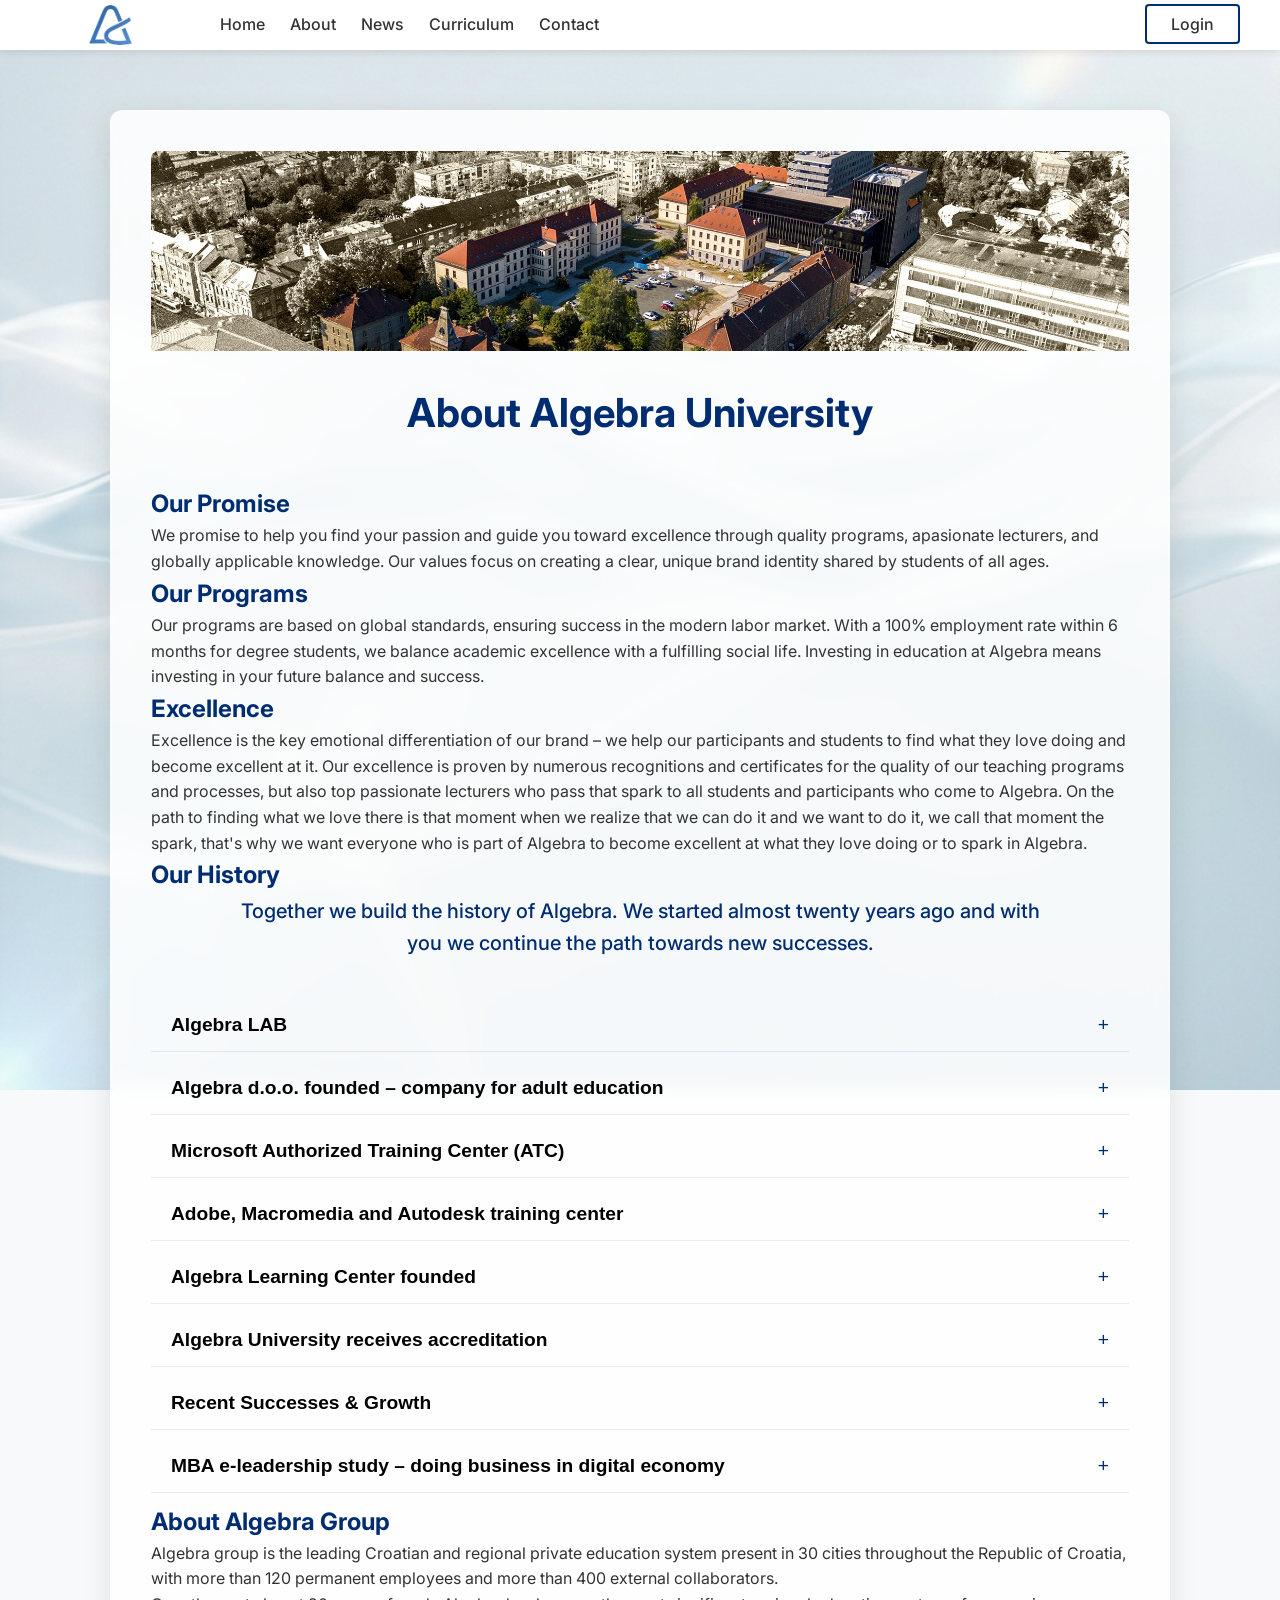
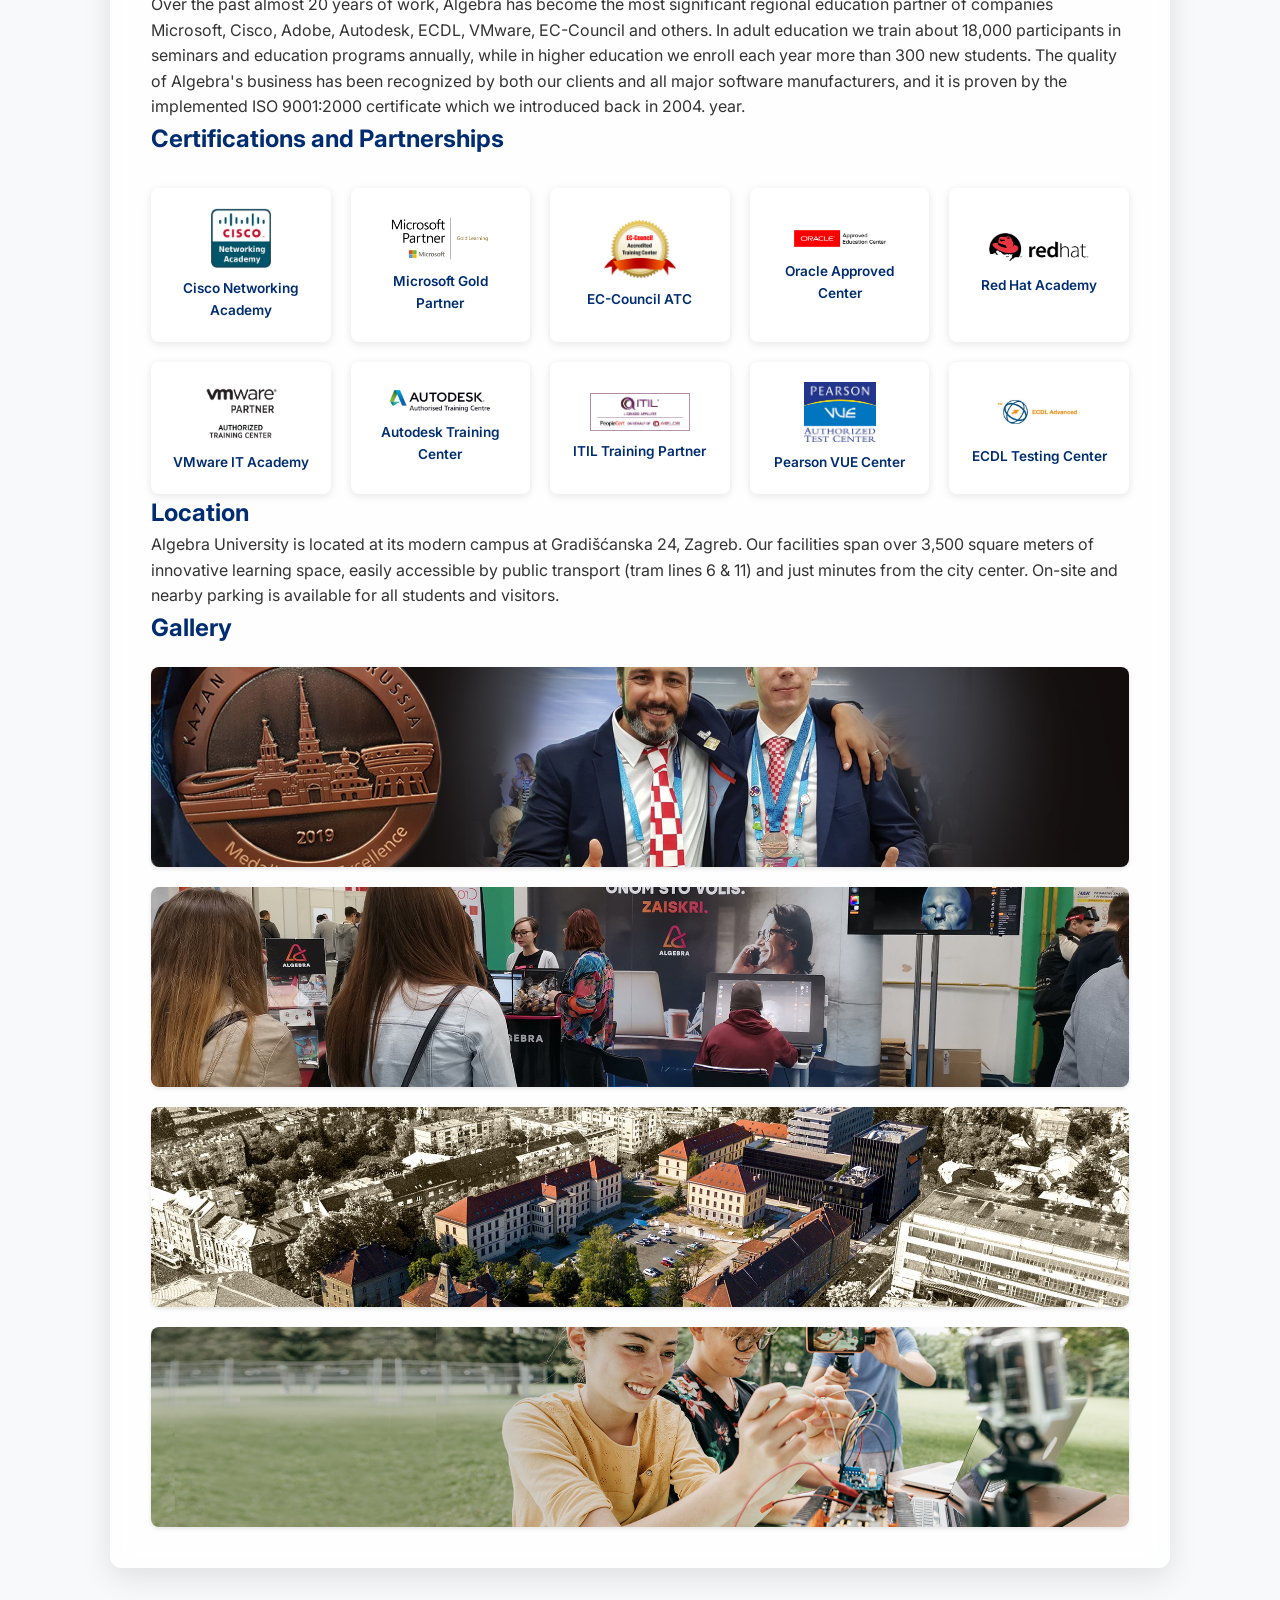
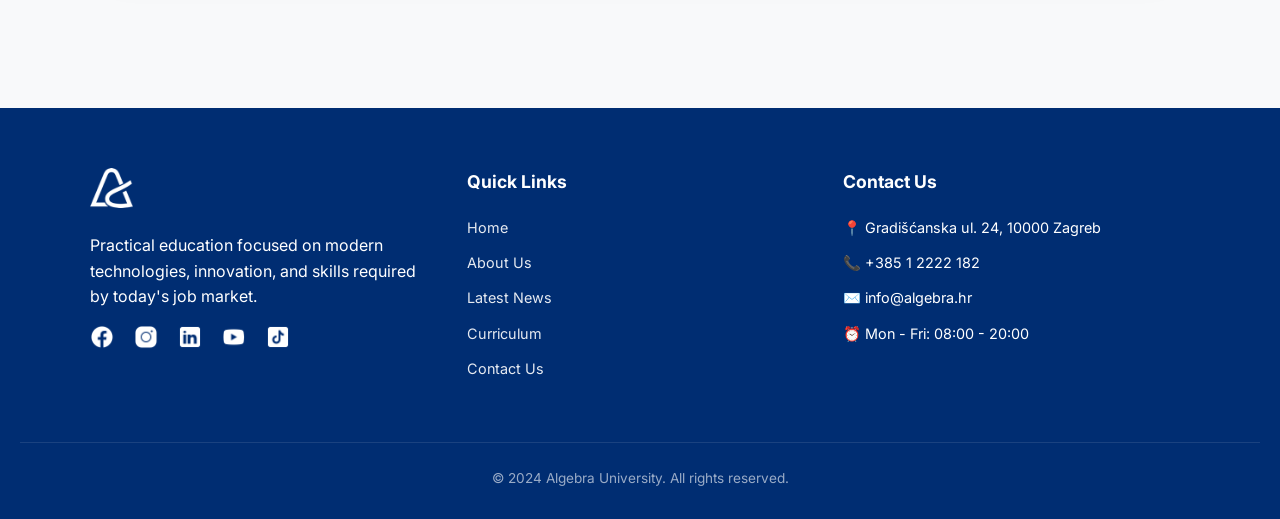
==== commit 04749c39: "Final Polish: Brand updates, Mobile fixes, and Documentation" ====
--- a/pages/about.html
+++ b/pages/about.html
@@ -3,7 +3,7 @@
   <head>
     <meta charset="UTF-8" />
     <meta name="viewport" content="width=device-width, initial-scale=1.0" />
-    <title>About Us - Algebra University College</title>
+    <title>About Us - Algebra University</title>
     <!-- Stylesheets -->
     <link rel="stylesheet" href="../css/style.css" />
     <link rel="stylesheet" href="../css/about.css" />
@@ -21,7 +21,7 @@
           <img src="../img/Algebra-logo.png" alt="Algebra University Logo">
         </a>
       </div>
-      <button id="nav_toggle" aria-expanded="false">☰</button>
+      <button id="nav_toggle">☰</button>
       <ul id="navbar-list">
         <li>
           <a href="../index.html">Home</a>
@@ -48,48 +48,31 @@
     </nav>
     <main id="about_main">
       <div class="glass-panel">
+        <div class="about-banner-image">
+            <img src="../img/kampus-iz-zraka-min-1.jpg" alt="Algebra University Campus">
+        </div>
       <header class="page-header">
-        <h1 class="page-title">About Algebra University College</h1>
+        <h1 class="page-title">About Algebra University</h1>
       </header>
 
       <section id="promise" class="content-section">
         <h2 class="section-title">Our Promise</h2>
         <p>
-          We promise to help you find what you love doing and that we will
-          encourage you to excellence - through quality programs and processes,
-          passionate lecturers, globally applicable knowledge and encouraging
-          quality of life.
-        </p>
-        <p>
-          There are values we believe in from the first day, which are shared by
-          our lecturers, but also by our participants, regardless of whether
-          they are 7 or 77 years old. We carefully selected attributes that are
-          a reflection of these our values and which are key in creating a clear
-          and unique image of our brand.
+          We promise to help you find your passion and guide you toward 
+          excellence through quality programs, apasionate lecturers, and 
+          globally applicable knowledge. Our values focus on creating a clear, 
+          unique brand identity shared by students of all ages.
         </p>
       </section>
 
       <section id="programs" class="content-section">
         <h2 class="section-title">Our Programs</h2>
         <p>
-          All our teaching programs and processes are based on global standards
-          and the most relevant knowledge necessary for success in the labor
-          market. We combine strong theoretical foundation with practical
-          knowledge to help our participants find what they love doing. How
-          successful we are in this is best shown by the fact that 100% of our
-          students find employment within 6 months of graduation, while as many
-          as 85% of participants in lifelong learning programs change jobs or
-          advance within 3 months after completion of the program.
-        </p>
-        <p>
-          Education for us implies academic, but also social component of a
-          person. We strongly believe that a person is ready for progress only
-          when they find balance in life. Therefore we create an environment
-          that will equally encourage the quality of education and a fulfilled
-          and quality life. Investing in education always means investing in
-          yourself. We believe that by enrolling in studies or education
-          programs we achieve balance between daily obligations and quality time
-          we set aside for ourselves.
+          Our programs are based on global standards, ensuring success in the 
+          modern labor market. With a 100% employment rate within 6 months for 
+          degree students, we balance academic excellence with a fulfilling 
+          social life. Investing in education at Algebra means investing in your 
+          future balance and success.
         </p>
       </section>
 
@@ -282,61 +265,30 @@
             <img src="../img/ECDL_advan.jpg" alt="ECDL Logo">
             <span>ECDL Testing Center</span>
           </div>
-          <div class="partner-card">
-             <img src="../img/auth_training_cntr.gif" alt="Auth Training Center">
-             <span>Authorized Training Center</span>
-          </div>
         </div>
       </section>
 
       <section id="location" class="content-section">
         <h2 class="section-title">Location</h2>
         <p>
-          Algebra is located within the campus of the Croatian Catholic
-          University (HKS) in Zagreb, at address Ilica 242. The entrance to the
-          campus is located in Domobranska Street. Within the campus, Algebra
-          operates at two locations: in a newly renovated building from the
-          beginning of the 20th century that spans more than 3,500 square
-          meters, and on the 2nd floor of a modern new business building that is
-          located in immediate proximity.
-        </p>
-        <p>
-          Algebra is located in the western part of the city of Zagreb, one
-          hundred meters away from the tram stop Sv. Duh and about 15 km away
-          from Zagreb Airport.
-        </p>
-        <p>
-          From the main square, Ban Jelačić Square, it is 6 tram stops away,
-          lines 6 and 11 towards Črnomerec. From the Main Railway Station it is
-          8 stops away by tram line 6, also towards Črnomerec.
-        </p>
-        <p>
-          Within the campus, visitors have access to an open parking lot that
-          charges 4 kuna per hour, while outside the campus there is the III.
-          parking zone of Zagreb parking.
+          Algebra University is located at its modern campus at Gradišćanska 24, 
+          Zagreb. Our facilities span over 3,500 square meters of innovative 
+          learning space, easily accessible by public transport (tram lines 6 & 11) 
+          and just minutes from the city center. On-site and nearby parking 
+          is available for all students and visitors.
         </p>
       </section>
             <!-- LO4: Image Gallery Section -->
       <section id="gallery" class="content-section">
         <h2 class="section-title">Gallery</h2>
         <div class="gallery-grid">
-          <img src="../img/galerija1.jpg" alt="Algebra Campus 1" class="gallery-item">
+          <img src="../img/novost1.jpg" alt="Algebra Campus 1" class="gallery-item">
           <img src="../img/galerija2.jpg" alt="Algebra Campus 2" class="gallery-item">
           <img src="../img/kampus-iz-zraka-min-1.jpg" alt="Algebra Campus Aerial" class="gallery-item">
           <img src="../img/novost3.jpg" alt="Algebra Students" class="gallery-item">
         </div>
       </section>
          
-      <section class="video-section">
-        <h2 class="section-title">Algebra Highlights</h2>
-        <div class="video-container">
-          <video autoplay muted loop id="small-video">
-            <source src="../video/worldskills.mp4" type="video/mp4" />
-            <!-- Fallback message for older browsers that don't support HTML5 video -->
-            Your browser does not support the video tag.
-          </video>
-        </div>
-      </section>
       </div>
     </main>
     <footer id="main_footer" class="page-footer">
@@ -348,19 +300,19 @@
             skills required by today's job market.
           </p>
           <div class="social-links">
-            <a href="https://www.facebook.com/sveucilistealgebrabernays/" class="social-icon" target="_blank" aria-label="Facebook">
+            <a href="https://www.facebook.com/sveucilistealgebrabernays/" class="social-icon" target="_blank">
               <img src="../img/fb-icon.png" alt="Facebook">
             </a>
-            <a href="https://www.instagram.com/algebrabernaysuniversity/" class="social-icon" target="_blank" aria-label="Instagram">
+            <a href="https://www.instagram.com/algebrabernaysuniversity/" class="social-icon" target="_blank">
               <img src="../img/ig-icon.png" alt="Instagram">
             </a>
-            <a href="https://www.linkedin.com/school/algebra-university/" class="social-icon" target="_blank" aria-label="LinkedIn">
+            <a href="https://www.linkedin.com/school/algebra-university/" class="social-icon" target="_blank">
               <img src="../img/li-icon.png" alt="LinkedIn">
             </a>
-            <a href="https://www.youtube.com/@SveucilisteAlgebraBernays/" class="social-icon" target="_blank" aria-label="YouTube">
+            <a href="https://www.youtube.com/@SveucilisteAlgebraBernays/" class="social-icon" target="_blank">
               <img src="../img/yt-icon.png" alt="YouTube">
             </a>
-            <a href="https://www.tiktok.com/@algebrabernaysuniversity?lang=en" class="social-icon" target="_blank" aria-label="TikTok">
+            <a href="https://www.tiktok.com/@algebrabernaysuniversity?lang=en" class="social-icon" target="_blank">
               <img src="../img/tt-icon.png" alt="TikTok">
             </a>
           </div>
@@ -386,7 +338,7 @@
         </div>
       </div>
       <div class="footer-bottom">
-        <p>&copy; 2024 Algebra University College. All rights reserved.</p>
+        <p>&copy; 2024 Algebra University. All rights reserved.</p>
       </div>
     </footer>
 
--- a/css/style.css
+++ b/css/style.css
@@ -8,18 +8,20 @@
 @import url('https://fonts.googleapis.com/css2?family=Inter:wght@400;500;600;700&display=swap');
 
 :root {
-  --primary-blue: #002d72; /* The main brand color */
+  --primary-blue: #002d72; /* my main brand color for Algebra */
   --primary-blue-hover: #0040a1;
   --bg-light: #f8f9fa;
   --text-dark: #333;
   --text-light: #ffffff;
-  --radius: 8px; /* Consistent corner rounding */
+  --radius: 8px; /* consistent corner rounding for buttons and cards */
   --shadow: 0 2px 8px rgba(0,0,0,0.1);
 }
 
 
+/* Basic reset for all elements to remove default browser spacing */
 * { box-sizing: border-box; margin: 0; padding: 0; }
 
+/* Setting the default font and background for the entire site */
 body {
   font-family: 'Inter', sans-serif;
   background-color: var(--bg-light);
@@ -27,7 +29,7 @@
   line-height: 1.6;
 }
 
-/* Main container: Centered with max-width for large screens. */
+/* my main content area with a max width so it doesn't look stretched on big screens */
 main {
   max-width: 1100px;
   margin: 0 auto;
@@ -36,12 +38,14 @@
   animation: fadeIn 0.8s ease-in-out;
 }
 
+/* Animation to make the page content fade in smoothly on load */
 @keyframes fadeIn {
   from { opacity: 0; transform: translateY(10px); }
   to { opacity: 1; transform: translateY(0); }
 }
 
 /* --- 2. Navigation --- */
+/* sticky navbar that stays at the top when I scroll */
 #navbar {
   display: flex;
   justify-content: space-between;
@@ -57,7 +61,7 @@
 .nav-logo a {
     display: block;
     height: 40px;
-    /* We use a mask to "paint" the logo with a light blue gradient */
+    /* A mask is used to "paint" the logo with a light blue gradient. */
     background: linear-gradient(135deg, var(--primary-blue), #80bfff);
     -webkit-mask: url('../img/Algebra-logo.png') no-repeat center;
     mask: url('../img/Algebra-logo.png') no-repeat center;
@@ -71,6 +75,7 @@
     .nav-logo a { width: 140px; } /* Smaller logo on mobile */
 }
 
+/* Making the logo grow slightly when hovered */
 .nav-logo a:hover {
     transform: scale(1.05);
     filter: brightness(1.2);
@@ -80,6 +85,7 @@
     display: none; /* Hide the original image as the mask handles the shape */
 }
 
+/* Main list container for the navigation links */
 #navbar-list {
   list-style: none;
   display: flex;
@@ -90,26 +96,29 @@
   max-width: 1200px;
   margin: 0 auto;
 }
-
+/* decoration of navigation links */
 #navbar-list a {
   text-decoration: none;
   color: #333;
   font-weight: 500;
   transition: all 0.2s ease;
 }
-
+/* hover effect on navigation links */
 #navbar-list a:hover {
   color: var(--primary-blue);
 }
 
+/* pushes my login/logout buttons to the far right */
 .nav-right {
   margin-left: auto;
 }
 
+/* Hidden by default. auth.js checks if a token exists to show the correct button. */
 .nav-item-login, .nav-item-logout {
   display: none; 
 }
 
+/* login/logout buttons */
 #nav_login, #nav_logout {
   padding: 8px 24px;
   border-radius: 4px; 
@@ -119,12 +128,13 @@
   font-weight: 600;
   transition: all 0.3s ease;
 }
-
+/* hover effect on login/logout buttons */
 #nav_login:hover, #nav_logout:hover {
   background: var(--primary-blue);
   color: white;
 }
 
+/* Hamburger menu button hidden by default */
 #nav_toggle {
   display: none;
   background: none;
@@ -134,7 +144,7 @@
   padding: 0 20px;
 }
 
-/* Responsive Menu: Hamburger displayed on small screens. */
+/* hamburger menu for smaller screens like phones */
 @media (max-width: 768px) {
   #nav_toggle { display: block; }
   
@@ -156,37 +166,75 @@
   /* Mobile contrast and layout fixes */
   .page-footer { padding: 40px 15px 20px; }
   .glass-panel { padding: 25px 20px; } /* Reduce padding on mobile */
-}
-
-/* --- 3. Page Headers --- */
-/* Consistent blue headers with a brightness glow on hover. */
+
+  /* shrinking the titles on mobile so everything fits nicely */
+  .page-title { font-size: 1.8rem; }
+  h1 { font-size: 1.5rem; }
+  h2 { font-size: 1.5rem; }
+  h3 { font-size: 1.3rem; }
+}
+
+/* --- 3. Global Navigation & Buttons --- */
+/* consistent button look for links across the whole site */
+.btn-link {
+    display: inline-block;
+    padding: 10px 24px;
+    background-color: var(--primary-blue);
+    color: white !important;
+    text-decoration: none;
+    border-radius: var(--radius);
+    font-weight: 600;
+    transition: all 0.2s ease;
+    margin: 10px 5px;
+    border: none;
+    cursor: pointer;
+    font-family: inherit;
+    font-size: 0.95rem;
+}
+
+.btn-link:hover {
+    background-color: var(--primary-blue-hover);
+    transform: translateY(-2px);
+    box-shadow: 0 4px 12px rgba(0,0,0,0.15);
+}
+
+/* --- 4. Page Headers --- */
+/* bold headers with my brand color */
 h1, h2, h3 {
   transition: all 0.3s ease;
   color: var(--primary-blue);
   cursor: default;
 }
 
+/* Visual glow effect when headers are hovered */
 h1:hover, h2:hover, h3:hover {
   filter: brightness(1.7);
 }
 
+/* Centered header section for page titles */
 .page-header {
   margin-bottom: 40px;
   text-align: center;
 }
 
+/* Giant title text at the top of each page */
 .page-title {
   font-size: 2.5rem;
   font-weight: 700;
 }
 
+/* Friendly introduction text centered under the title */
 .intro-text {
   text-align: center;
   max-width: 800px;
   margin: 0 auto 40px auto;
-}
-
-/* --- 4. Global Components (Glassmorphism & Footer) --- */
+  font-size: 1.25rem; /* Larger font size */
+  font-weight: 500;
+  color: var(--primary-blue); /* Branded color for emphasis */
+}
+
+/* --- 5. Global Components (glass panel & Footer) --- */
+/* Professional glass effect for content panels */
 .glass-panel {
     background: rgba(255, 255, 255, 0.85);
     backdrop-filter: blur(10px);
@@ -196,9 +244,10 @@
     box-shadow: 0 10px 30px rgba(0, 0, 0, 0.1);
     border: 1px solid rgba(255, 255, 255, 0.3);
     margin-bottom: 20px;
-    width: 100%; 
-}
-
+    width: 100%;
+}
+
+/* site footer with the Algebra brand blue */
 .page-footer {
   background: var(--primary-blue); /* Unified Brand Blue */
   padding: 60px 20px 30px;
@@ -206,6 +255,7 @@
   color: #fff; /* White text for contrast */
 }
 
+/* container for my footer columns to keep them aligned */
 .footer-container {
   max-width: 1100px;
   margin: 0 auto;
@@ -217,6 +267,7 @@
 
 .footer-col { flex: 1; min-width: 250px; }
 
+/* white logo for the footer to pop against the blue */
 .footer-logo {
     display: block;
     height: 40px;
@@ -229,75 +280,56 @@
     width: 180px;
 }
 
-.footer-col h4 { 
-    color: #fff; 
-    margin-bottom: 20px; 
-    font-size: 1.2rem;
-    position: relative;
-    padding-bottom: 10px;
-}
-
-/* Red accent under footer titles */
-.footer-col h4::after {
-    content: "";
-    position: absolute;
-    bottom: 0;
-    left: 0;
-    width: 30px;
-    height: 2px;
-    background: #ff4d4d;
+/* Headings for each column in the footer */
+.footer-col h4 {
+    color: #fff;
+    margin-bottom: 20px;
+    font-size: 1.1rem;
 }
 
 .footer-col ul { list-style: none; padding: 0; }
 .footer-col ul li { margin-bottom: 12px; }
 
-/* 
-   We use ID-based specificity to force footer links to be white.
-   This overcomes the broader .video-bg-layout a rule.
-*/
-#main_footer a { 
-    color: rgba(255, 255, 255, 0.9) !important; 
+/* Ensuring footer links are white and simple */
+#main_footer a {
+    color: rgba(255, 255, 255, 0.9);
     text-decoration: none;
-    transition: all 0.2s ease;
-}
-
-#main_footer a:hover { 
-    color: #fff !important; 
-    padding-left: 5px; /* Subtle hover slide */
-}
-.footer-col li { margin-bottom: 10px; font-size: 0.95rem; }
-.footer-col a { text-decoration: none; color: rgba(255, 255, 255, 0.8); transition: 0.3s; }
-.footer-col a:hover { color: #fff; padding-left: 5px; }
-
-.social-links { display: flex; gap: 15px; margin-top: 20px; }
-.footer-col a.social-icon { 
-  color: var(--primary-blue); 
-  width: 36px; height: 36px;
-  background: #fff;
-  border-radius: 50%;
-  display: flex; align-items: center; justify-content: center;
-  transition: 0.3s cubic-bezier(0.4, 0, 0.2, 1);
-}
-.social-icon:hover { transform: translateY(-5px); background: #eee; }
-.social-icon img { 
-    width: 20px; 
-    height: 20px; 
+    transition: color 0.2s ease;
+}
+
+#main_footer a:hover {
+    color: #fff;
+}
+/* making sure the footer lists have nice spacing */
+.footer-col li { margin-bottom: 8px; font-size: 0.9rem; }
+
+/* Horizontal list of social media icons */
+.social-links { display: flex; gap: 20px; margin-top: 15px; }
+.social-icon img {
+    width: 24px;
+    height: 24px;
     object-fit: contain;
-    /* This filter converts the white PNG to our brand blue (#002d72) */
-    filter: brightness(0) saturate(100%) invert(11%) sepia(85%) saturate(3048%) hue-rotate(205deg) brightness(97%) contrast(105%);
-}
-
+    /* Keeps icons white */
+    filter: brightness(0) invert(1);
+    transition: transform 0.2s ease;
+}
+/* making social icons grow a bit when hovered */
+.social-icon:hover img { transform: scale(1.1); }
+
+/* Tiny copyright and credits at the very bottom */
 .footer-bottom {
   text-align: center; margin-top: 50px; padding-top: 25px;
   border-top: 1px solid rgba(255, 255, 255, 0.1); font-size: 0.85rem; color: rgba(255, 255, 255, 0.6);
 }
 
-/* --- 5. Shared Form Elements --- */
+/* --- 6. Shared Form Elements --- */
+/* Spacing between different form fields */
 .form-group {
   margin-bottom: 20px;
   text-align: left;
 }
 
+/* Labels for the user input fields */
 .form-label {
   display: block;
   font-weight: 600;
@@ -305,6 +337,7 @@
   color: inherit;
 }
 
+/* Form Inputs: Styled for a clean and consistent appearance. */
 .form-input, .form-textarea {
   width: 100%;
   padding: 12px;
@@ -315,21 +348,25 @@
   transition: border-color 0.2s;
 }
 
+/* highlights the input box when I click into it */
 .form-input:focus, .form-textarea:focus {
   outline: none;
   border-color: var(--primary-blue);
 }
 
+/* Textarea: Given a minimum height and vertical resizing for messages. */
 .form-textarea {
   min-height: 120px;
   resize: vertical;
 }
 
+/* Checkbox: Styled for bit of extra spacing and a pointer cursor. */
 .form-checkbox {
   margin-right: 10px;
   cursor: pointer;
 }
 
+/* Big colorful submit button for forms */
 .submit-button {
   width: 100%;
   padding: 14px;
@@ -343,12 +380,13 @@
   transition: background-color 0.2s;
 }
 
+/* Submit Button Hover: Darkens the button when the mouse is over it. */
 .submit-button:hover {
   background-color: var(--primary-blue-hover);
 }
 
-/* --- 6. Global Layouts & Contrast Utilities --- */
-/* Background Video (LO4 requirement): Covers the whole screen. */
+/* --- 7. Global Layouts & Contrast Utilities --- */
+/* background video for the splash pages (LO4 feature) */
 #bg-video {
   position: fixed;
   right: 0;
@@ -358,7 +396,7 @@
   z-index: -2;
   object-fit: cover;
 }
-
+/* adds a dark layer over the video so my text is easier to see */
 .video-overlay {
   position: fixed;
   top: 0;
@@ -369,40 +407,20 @@
   z-index: -1;
 }
 
-/* Layout for pages with background video (Home/Login) */
+/* special layout settings for my pages with video backgrounds */
 .video-bg-layout { color: var(--text-dark); }
+
+/* Navbar override: Ensures the navbar remains readable over the video. */
 .video-bg-layout #navbar { background: rgba(255, 255, 255, 0.95); }
-.video-bg-layout a:not(#navbar a) { color: var(--primary-blue); } 
-
-/* Ensure footer links remain white even in video-bg-layout */
-.video-bg-layout .page-footer p,
-.video-bg-layout .page-footer h4,
-.video-bg-layout .page-footer a { 
-    color: #fff; 
-}
-.video-bg-layout .page-footer a { color: rgba(255,255,255,0.8); }
-.video-bg-layout .page-footer a:hover { color: #fff; }
-
-.video-bg-layout h1, .video-bg-layout h2, .video-bg-layout h3 { color: var(--primary-blue); }
-.video-bg-layout .glass-panel {
-    background: rgba(255, 255, 255, 0.85); 
-    border: 1px solid rgba(255, 255, 255, 0.2);
-    box-shadow: 0 8px 32px rgba(0, 0, 0, 0.3); 
-}
-/* Unified footer handles the contrast itself now */
-
-/* Layout for sub-pages with an image background */
+
+/* Link color override: Styles links in the content but excludes the navbar. */
+.video-bg-layout main a { color: var(--primary-blue); } 
+
+/* subtle abstract background for my sub-pages */
 .image-bg-layout {
-    background: url('../img/abstract_bg.png') no-repeat center center fixed;
+    background-image: url('../img/abstract_bg.png');
+    background-repeat: no-repeat;
+    background-position: center center;
+    background-attachment: fixed;
     background-size: cover;
 }
-.image-bg-layout::before {
-    content: "";
-    position: fixed;
-    top: 0;
-    left: 0;
-    width: 100%;
-    height: 100%;
-    background: rgba(255, 255, 255, 0.6); 
-    z-index: -1;
-}
--- a/css/about.css
+++ b/css/about.css
@@ -5,12 +5,13 @@
 */
 
 /* --- Accordion Styles --- */
-/* Accordion: I'm using a simple 'max-height' transition for the smooth expand/collapse effect. */
+/* accordion milestones for the history section; each one expands smoothly when clicked */
 .accordion-item {
     border-bottom: 1px solid rgba(0, 74, 153, 0.1);
     margin-bottom: 10px;
 }
 
+/* Accordion Header: The clickable part that toggles the content. */
 .accordion-header {
     width: 100%;
     padding: 15px 20px;
@@ -29,24 +30,27 @@
     background: rgba(0, 74, 153, 0.05);
 }
 
+/* Accordion Title: The text for each history milestone. */
 .accordion-title {
     margin: 0;
     font-size: 1.2rem;
     font-weight: 600;
 }
 
+/* Accordion Icon: A simple "+" or "x" icon to show if the section is open. */
 .accordion-icon {
     font-size: 1.2rem;
     transition: transform 0.3s ease;
     color: var(--primary-blue);
 }
 
-/* 
+/* rotate icon when accordion is active */
 .accordion-item.active .accordion-icon {
     transform: rotate(45deg);
 } 
-*/
 
+
+/* Accordion Content: Hidden by default; it expands smoothly when active. */
 .accordion-content {
     max-height: 0;
     overflow: hidden;
@@ -59,20 +63,9 @@
     padding: 15px 20px;
 }
 
-/* --- Highlights Video Section (LO4) --- */
-.video-section {
-  text-align: center;
-  margin-top: 50px;
-}
-
-#small-video {
-  width: 100%;
-  max-width: 700px;
-  border-radius: var(--radius);
-  box-shadow: 0 4px 15px rgba(0,0,0,0.2);
-}
 
 /* --- Partners Grid --- */
+/* Partners Grid: Using CSS Grid to spread logos evenly across the row. */
 .partners-grid {
     display: grid;
     grid-template-columns: repeat(auto-fit, minmax(150px, 1fr));
@@ -81,6 +74,15 @@
     margin-top: 30px;
 }
 
+/* Small Video: Keeps the highlight video centered and neatly sized. */
+#small-video {
+  width: 100%;
+  max-width: 700px;
+  border-radius: var(--radius);
+  box-shadow: 0 4px 15px rgba(0,0,0,0.2);
+}
+
+/* Partner Card: Each logo gets its own white box with a hover lift. */
 .partner-card {
     background: white;
     padding: 20px;
@@ -109,3 +111,19 @@
     font-weight: 600;
     color: var(--primary-blue);
 }
+
+/* styling the new banner on the about page */
+.about-banner-image {
+    width: 100%;
+    height: 200px; /* narrow height as requested */
+    overflow: hidden;
+    border-radius: var(--radius) var(--radius) 0 0; /* round top corners only */
+    margin-bottom: 30px;
+}
+
+.about-banner-image img {
+    width: 100%;
+    height: 100%;
+    object-fit: cover; /* covers the area without stretching */
+    display: block;
+}
--- a/css/gallery.css
+++ b/css/gallery.css
@@ -1,4 +1,4 @@
-/* --- Gallery Grid Layout --- */
+/* gallery grid setup using flex wrap to let my images flow naturally */
 .gallery-grid {
   display: flex;
   flex-wrap: wrap;
@@ -6,8 +6,7 @@
   margin-top: 20px;
 }
 
-/* I'm using flexbox with 'flex-wrap: wrap' for the gallery grid. */
-/* This automatically adjusts the number of images per row based on the screen size. */
+/* individual image tiles that won't shrink too much; they wrap automatically when the screen gets narrow */
 .gallery-item {
   flex: 1 1 250px; 
   height: 200px;
@@ -19,9 +18,10 @@
   box-shadow: 0 2px 4px rgba(0,0,0,0.1);
 }
 
+/* making the gallery items smaller on mobile so I can fit more on the screen */
 @media (max-width: 600px) {
   .gallery-item {
-    flex: 1 1 140px; /* Allow items to squeeze or wrap better on small screens */
+    flex: 1 1 140px; /* Allows images to grow, shrink, and wrap starting from a base width of 140px-better on small screens */
     height: 120px; /* Slightly smaller height on mobile */
   }
   .gallery-grid {
@@ -29,15 +29,14 @@
   }
 }
 
+/* nice lift effect when I hover over an image */
 .gallery-item:hover {
-  /* transform: scale(1.05) grows the image by 5% on hover */
   transform: scale(1.05);
   box-shadow: 0 4px 12px rgba(0,0,0,0.2);
 }
 
-/* --- Lightbox Modal (The Full-Screen View) --- */
-/* Lightbox (The Modal): I center the content using flexbox and use a high z-index. */
-.lightbox {
+/* dark overlay that pops up when I click to see the full image (centered with flexbox) */
+.lightbox { 
   display: none; 
   position: fixed;
   z-index: 2000; 
@@ -45,11 +44,12 @@
   top: 0;
   width: 100%;
   height: 100%;
-  background-color: rgba(0, 0, 0, 0.9); 
+  background-color: rgba(0, 0, 0, 0.9); /* Dark background with 90% opacity */
   justify-content: center;
   align-items: center;
 }
 
+/* the large version of my image inside the lightbox modal */
 .lightbox-content {
   max-width: 80%;
   max-height: 80%;
@@ -57,7 +57,8 @@
   /* animation refers to the @keyframes zoom below */
   animation: lightboxZoom 0.3s ease;
 }
-
+/*close lightbox button*/
+/* the close button to exit the full image view */
 .close-lightbox {
   position: absolute;
   top: 30px;
@@ -69,6 +70,7 @@
 }
 
 /* --- Gallery Animation --- */
+/* smooth zoom animation for when the lightbox opens */
 @keyframes lightboxZoom {
   from { transform: scale(0.5); opacity: 0; }
   to { transform: scale(1); opacity: 1; }
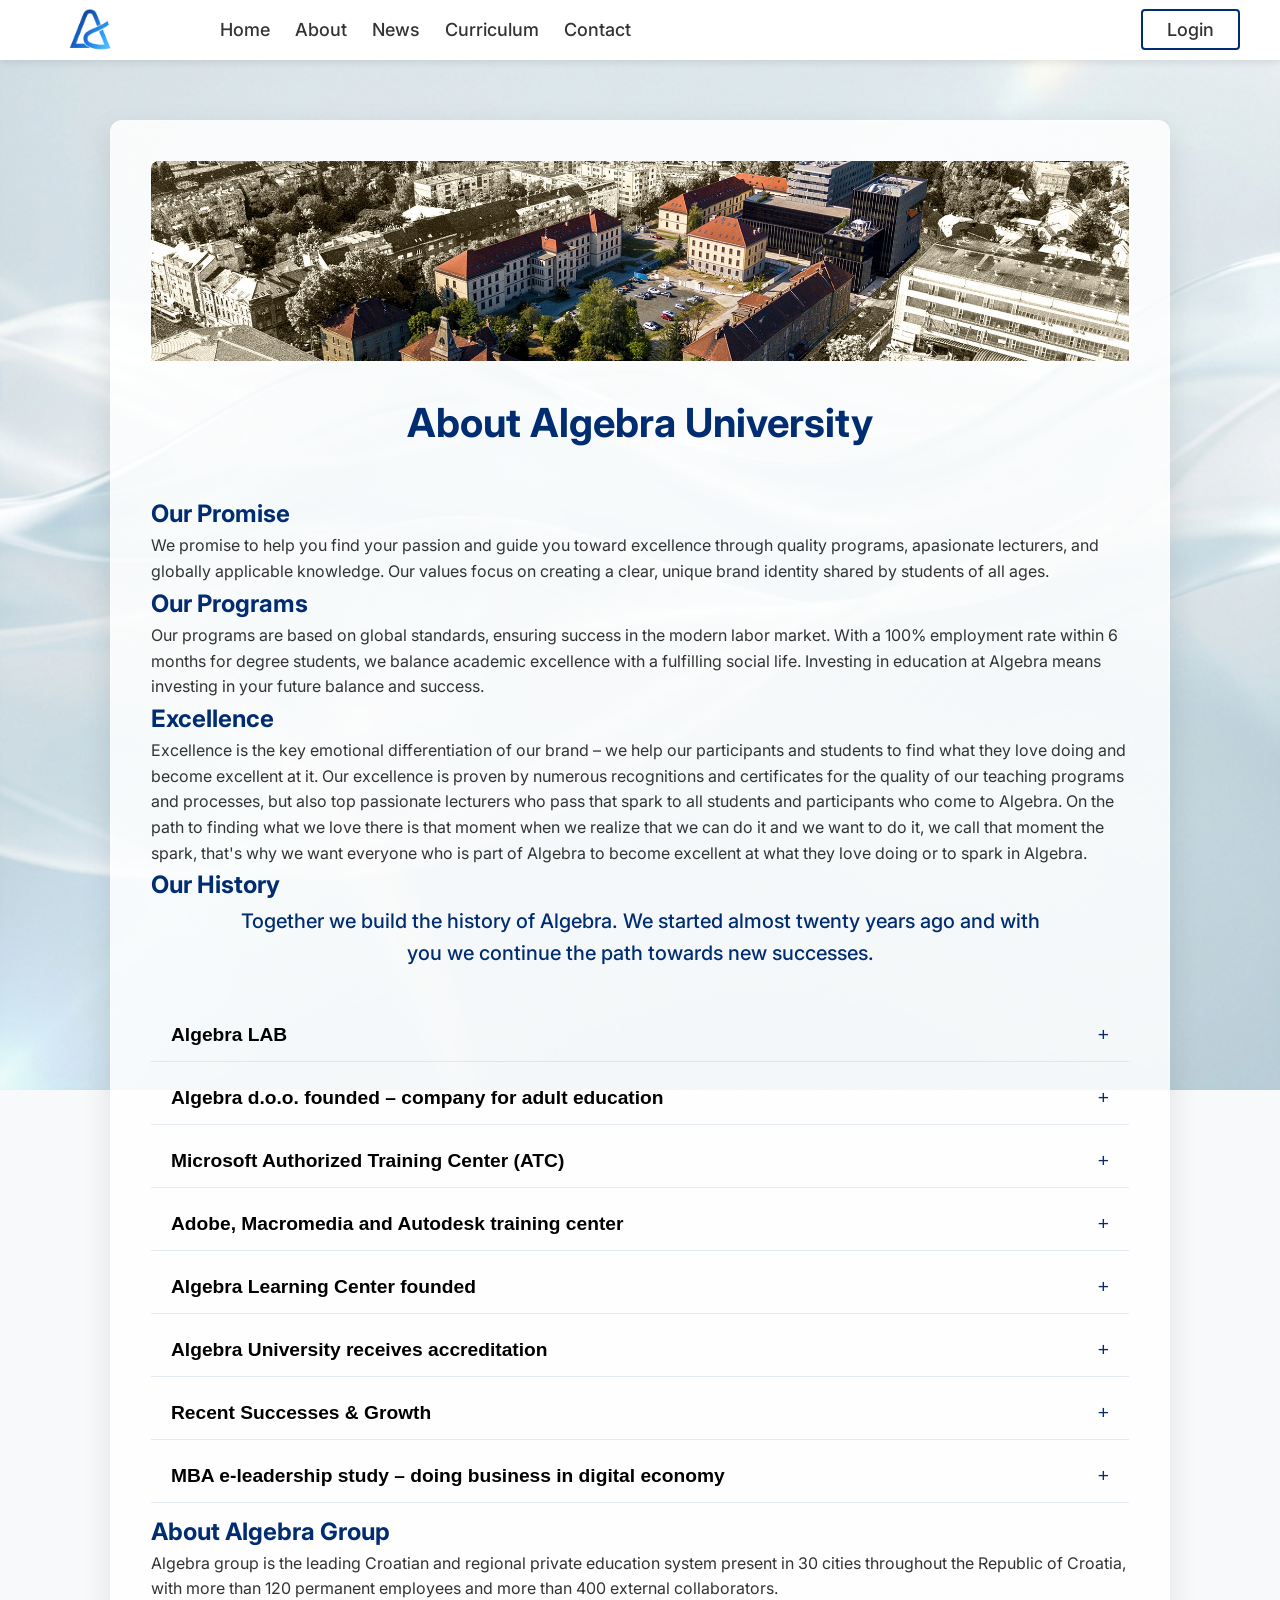
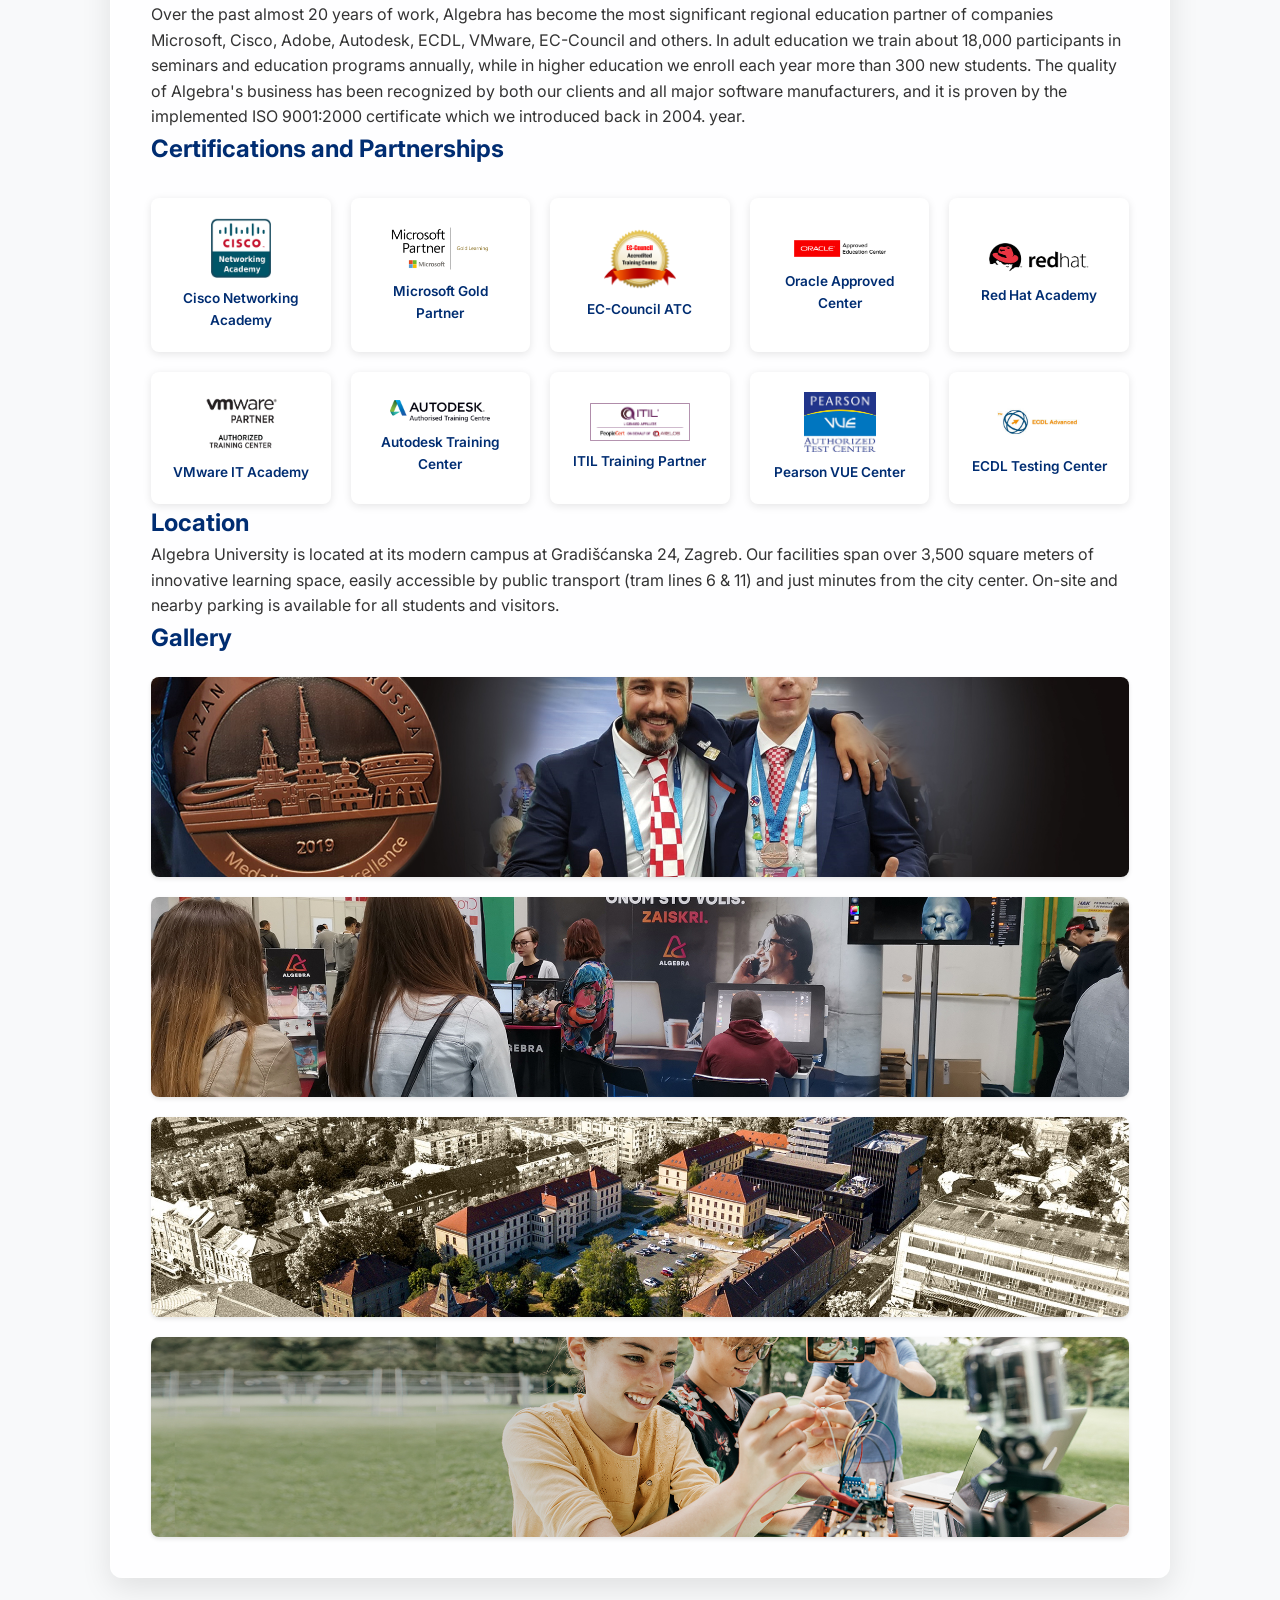
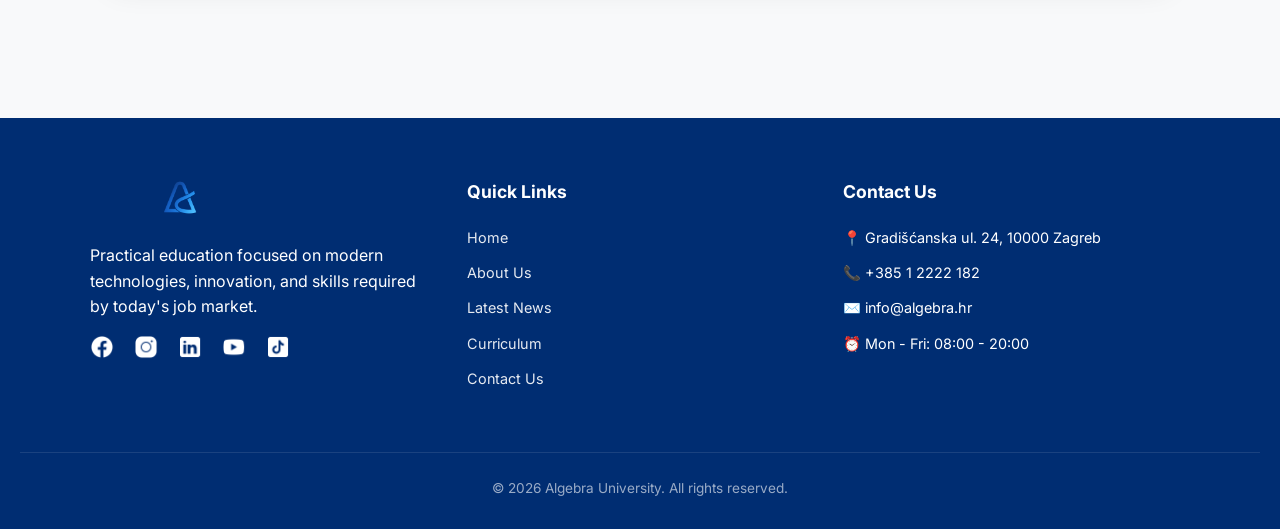
==== commit 2aff1e27: "Simplify register video, project updates and new assets Co-authored-by: Cursor <cursoragent@cursor.c" ====
--- a/pages/about.html
+++ b/pages/about.html
@@ -18,7 +18,7 @@
     <nav id="navbar">
       <div class="nav-logo">
         <a href="../index.html">
-          <img src="../img/Algebra-logo.png" alt="Algebra University Logo">
+          <img src="../img/Algebra-logo-gradient.png" alt="Algebra University Logo">
         </a>
       </div>
       <button id="nav_toggle">☰</button>
@@ -294,7 +294,9 @@
     <footer id="main_footer" class="page-footer">
       <div class="footer-container">
         <div class="footer-col">
-          <div class="footer-logo"></div>
+          <div class="footer-logo">
+            <img src="../img/Algebra-logo-gradient.png" alt="Algebra University">
+          </div>
           <p>
             Practical education focused on modern technologies, innovation, and
             skills required by today's job market.
@@ -338,7 +340,7 @@
         </div>
       </div>
       <div class="footer-bottom">
-        <p>&copy; 2024 Algebra University. All rights reserved.</p>
+        <p>&copy; 2026 Algebra University. All rights reserved.</p>
       </div>
     </footer>
 
--- a/css/style.css
+++ b/css/style.css
@@ -60,19 +60,22 @@
 
 .nav-logo a {
     display: block;
-    height: 40px;
-    /* A mask is used to "paint" the logo with a light blue gradient. */
-    background: linear-gradient(135deg, var(--primary-blue), #80bfff);
-    -webkit-mask: url('../img/Algebra-logo.png') no-repeat center;
-    mask: url('../img/Algebra-logo.png') no-repeat center;
-    -webkit-mask-size: contain;
-    mask-size: contain;
-    width: 180px; /* Base width */
+    height: 50px; /* Increased from 40px */
+    width: 220px; /* Increased from 180px */
+    margin-left: -40px; /* Push it slightly to the left */
     transition: transform 0.3s ease, filter 0.3s ease;
 }
+
+.nav-logo img {
+    height: 100%;
+    width: 100%;
+    object-fit: contain;
+}
+
 
 @media (max-width: 480px) {
     .nav-logo a { width: 140px; } /* Smaller logo on mobile */
+    #navbar-list a { font-size: 15px; } /* Smaller font size on mobile */
 }
 
 /* Making the logo grow slightly when hovered */
@@ -81,9 +84,7 @@
     filter: brightness(1.2);
 }
 
-.nav-logo img {
-    display: none; /* Hide the original image as the mask handles the shape */
-}
+
 
 /* Main list container for the navigation links */
 #navbar-list {
@@ -98,10 +99,11 @@
 }
 /* decoration of navigation links */
 #navbar-list a {
-  text-decoration: none;
+  text-decoration: none; /*removing link style*/
   color: #333;
   font-weight: 500;
   transition: all 0.2s ease;
+  font-size: 18px;
 }
 /* hover effect on navigation links */
 #navbar-list a:hover {
@@ -165,7 +167,16 @@
 
   /* Mobile contrast and layout fixes */
   .page-footer { padding: 40px 15px 20px; }
-  .glass-panel { padding: 25px 20px; } /* Reduce padding on mobile */
+  
+  /* Make the glass panel full width on mobile to use every pixel */
+  .glass-panel { 
+    padding: 20px 15px; 
+    border-radius: 0; /* Remove corners to look like a full page */
+    margin: 0; 
+    border-left: none;
+    border-right: none;
+  } 
+
 
   /* shrinking the titles on mobile so everything fits nicely */
   .page-title { font-size: 1.8rem; }
@@ -223,7 +234,7 @@
   font-weight: 700;
 }
 
-/* Friendly introduction text centered under the title */
+/* Intro text centered under the title */
 .intro-text {
   text-align: center;
   max-width: 800px;
@@ -234,17 +245,15 @@
 }
 
 /* --- 5. Global Components (glass panel & Footer) --- */
-/* Professional glass effect for content panels */
+/* Clean glass effect for content panels */
 .glass-panel {
-    background: rgba(255, 255, 255, 0.85);
-    backdrop-filter: blur(10px);
-    -webkit-backdrop-filter: blur(10px);
+    background: rgba(255, 255, 255, 0.84);
     border-radius: 12px;
     padding: 40px;
     box-shadow: 0 10px 30px rgba(0, 0, 0, 0.1);
     border: 1px solid rgba(255, 255, 255, 0.3);
     margin-bottom: 20px;
-    width: 100%;
+    width: auto; /* Let it fill the container naturally */
 }
 
 /* site footer with the Algebra brand blue */
@@ -267,17 +276,18 @@
 
 .footer-col { flex: 1; min-width: 250px; }
 
-/* white logo for the footer to pop against the blue */
+/* simple logo styling for the footer */
 .footer-logo {
     display: block;
     height: 40px;
+    width: 180px;
     margin-bottom: 25px;
-    background: #fff; /* White logo on blue background */
-    -webkit-mask: url('../img/Algebra-logo.png') no-repeat left center;
-    mask: url('../img/Algebra-logo.png') no-repeat left center;
-    -webkit-mask-size: contain;
-    mask-size: contain;
-    width: 180px;
+}
+
+.footer-logo img {
+    height: 100%;
+    width: 100%;
+    object-fit: contain;/*keeps the logo in the same shape*/
 }
 
 /* Headings for each column in the footer */
@@ -294,11 +304,13 @@
 #main_footer a {
     color: rgba(255, 255, 255, 0.9);
     text-decoration: none;
-    transition: color 0.2s ease;
+    display: inline-block; /* Needed for transform to work! */
+    transition: color 0.2s ease, transform 0.3s ease;
 }
 
 #main_footer a:hover {
     color: #fff;
+    transform: scale(1.07);  
 }
 /* making sure the footer lists have nice spacing */
 .footer-col li { margin-bottom: 8px; font-size: 0.9rem; }
@@ -309,8 +321,6 @@
     width: 24px;
     height: 24px;
     object-fit: contain;
-    /* Keeps icons white */
-    filter: brightness(0) invert(1);
     transition: transform 0.2s ease;
 }
 /* making social icons grow a bit when hovered */
@@ -323,6 +333,7 @@
 }
 
 /* --- 6. Shared Form Elements --- */
+/* currently used in contact page  */
 /* Spacing between different form fields */
 .form-group {
   margin-bottom: 20px;
@@ -393,8 +404,8 @@
   bottom: 0;
   min-width: 100%;
   min-height: 100%;
-  z-index: -2;
-  object-fit: cover;
+  z-index: -2; /* Puts the video way behind everything else */
+  object-fit: cover; /* Ensures the video covers the whole screen without stretching */
 }
 /* adds a dark layer over the video so my text is easier to see */
 .video-overlay {
